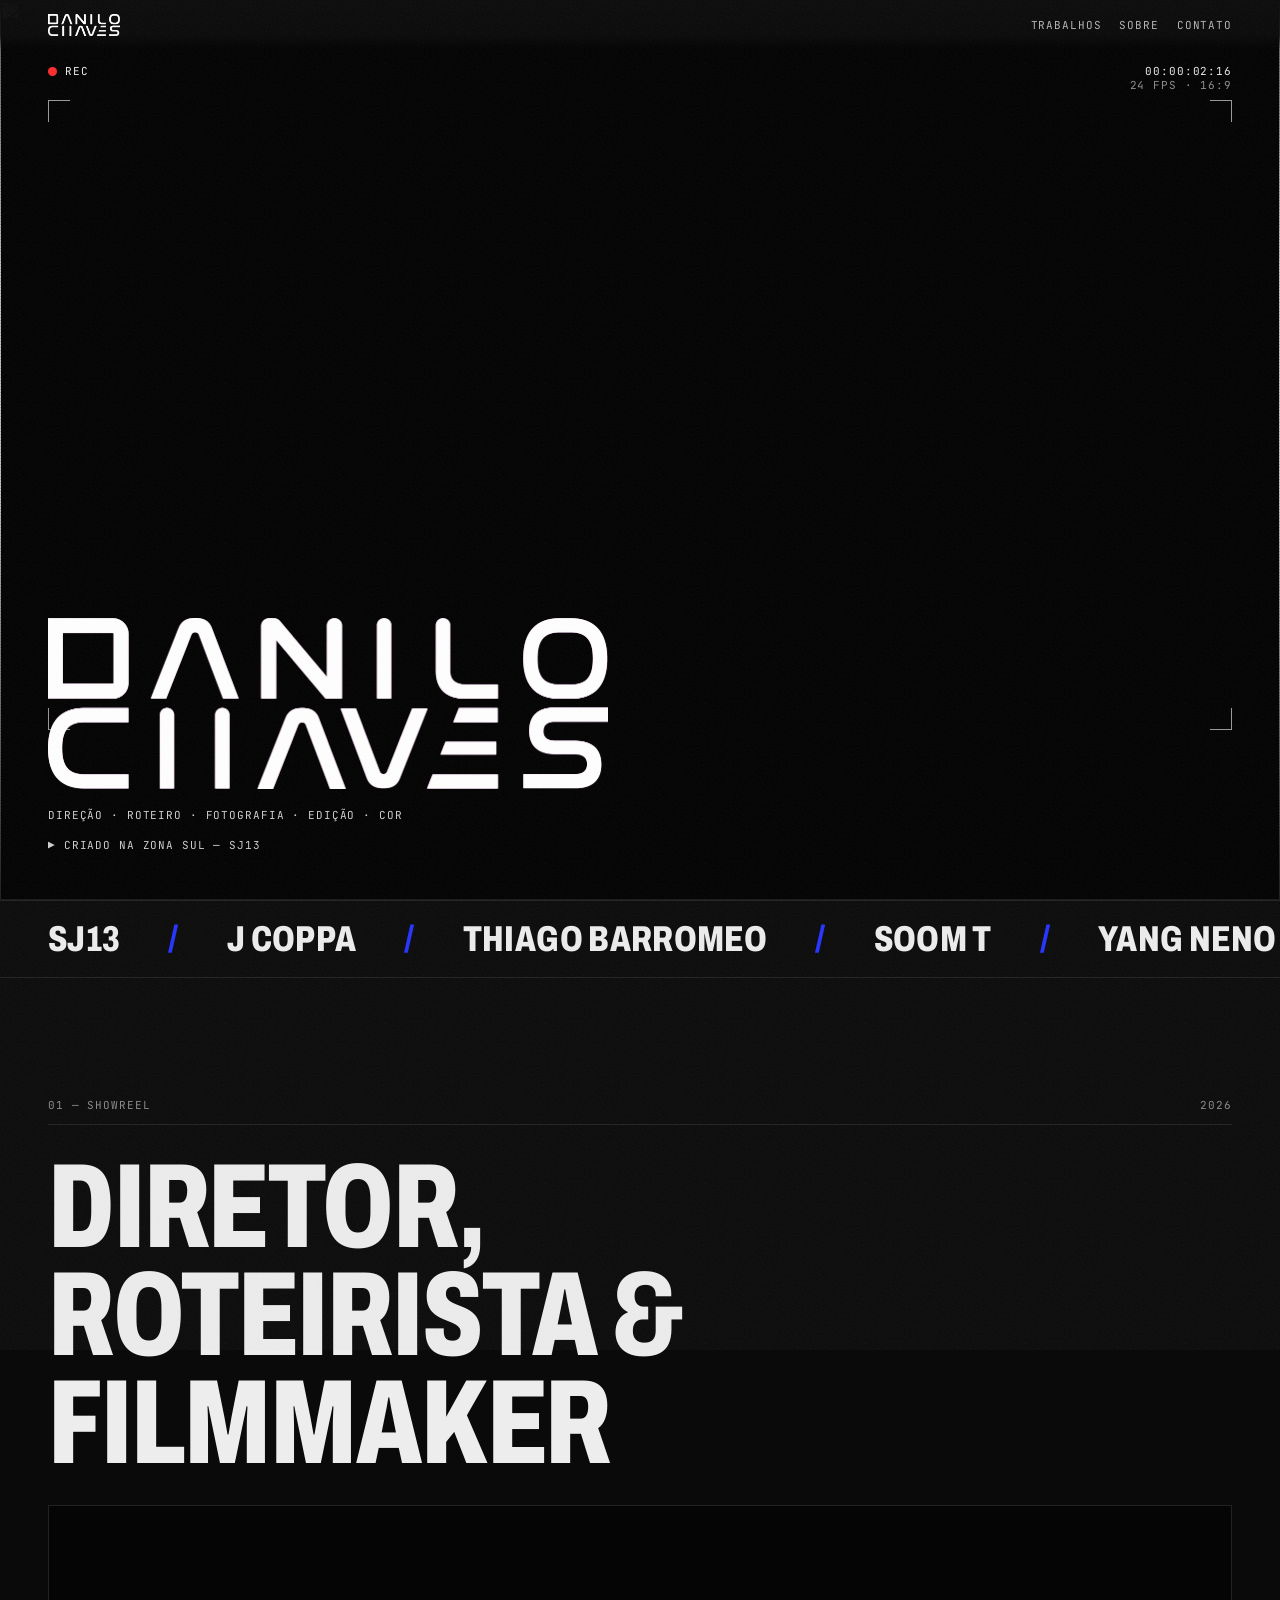
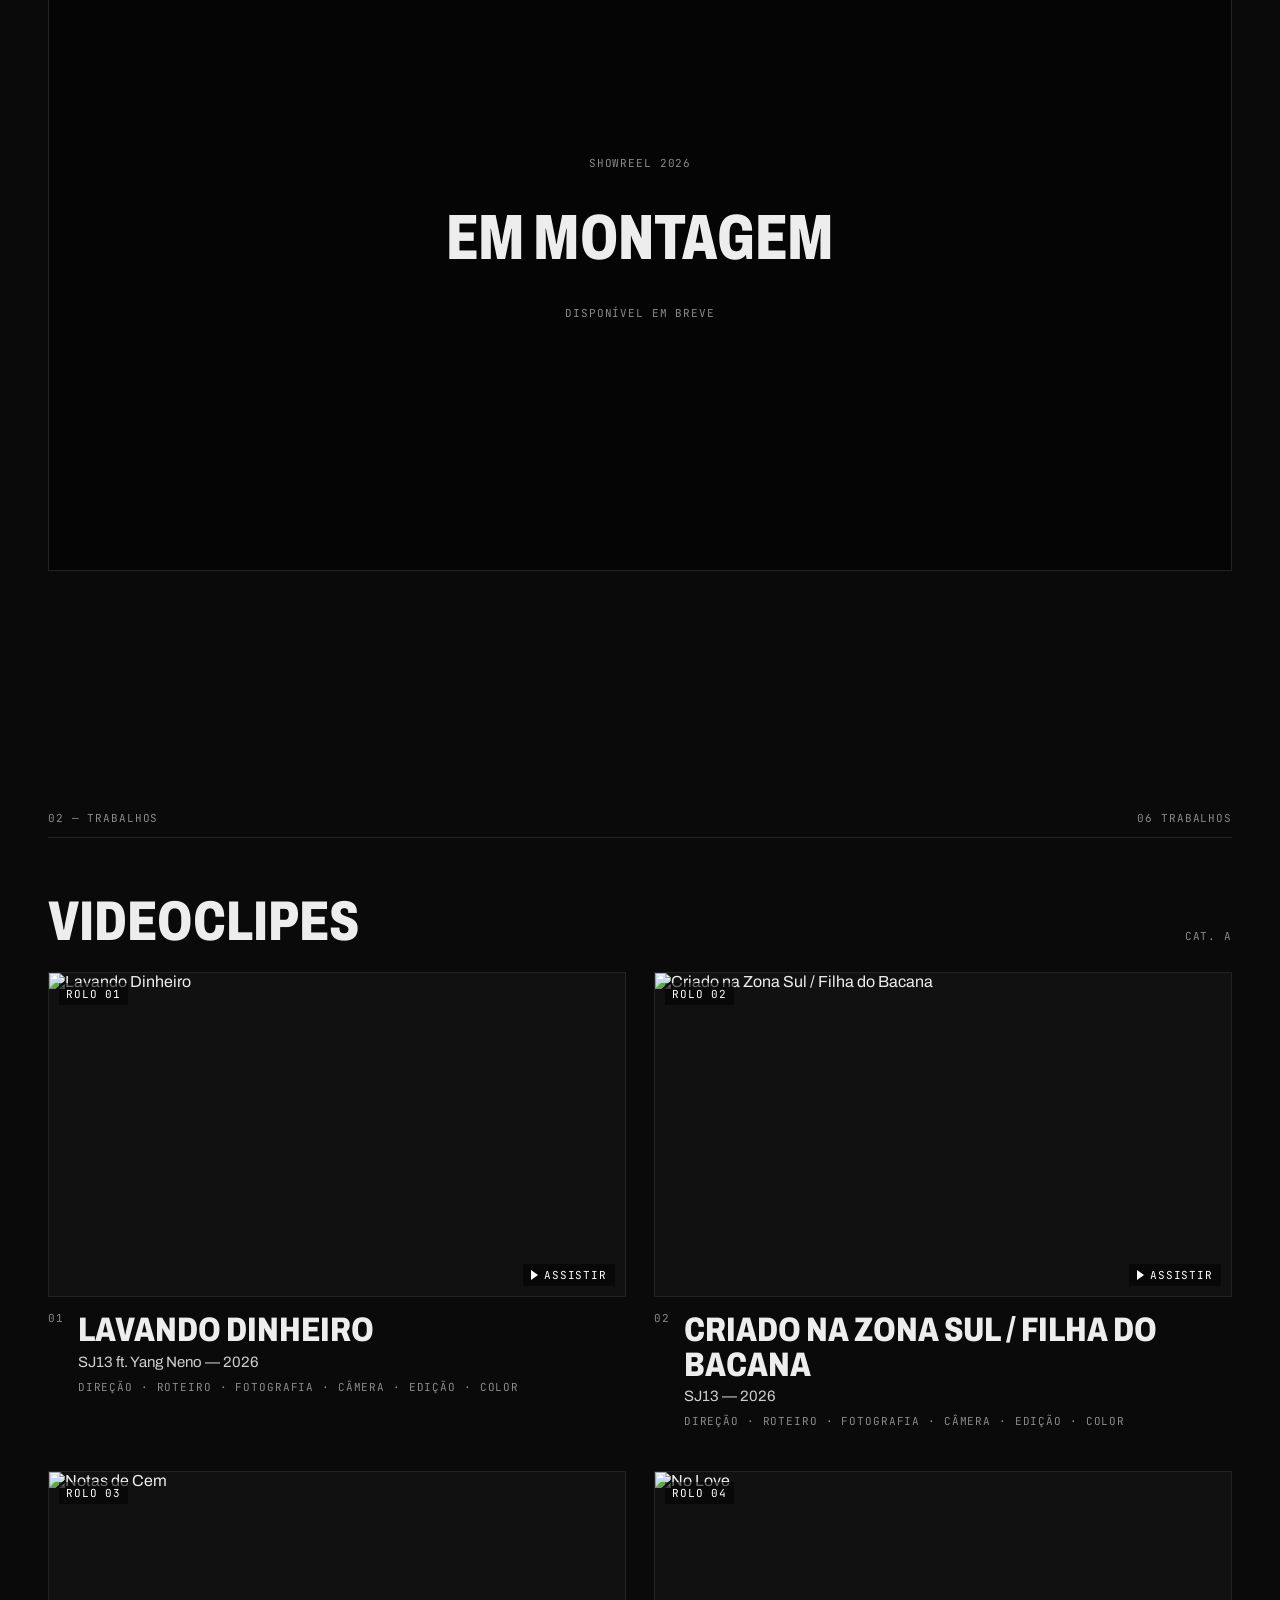
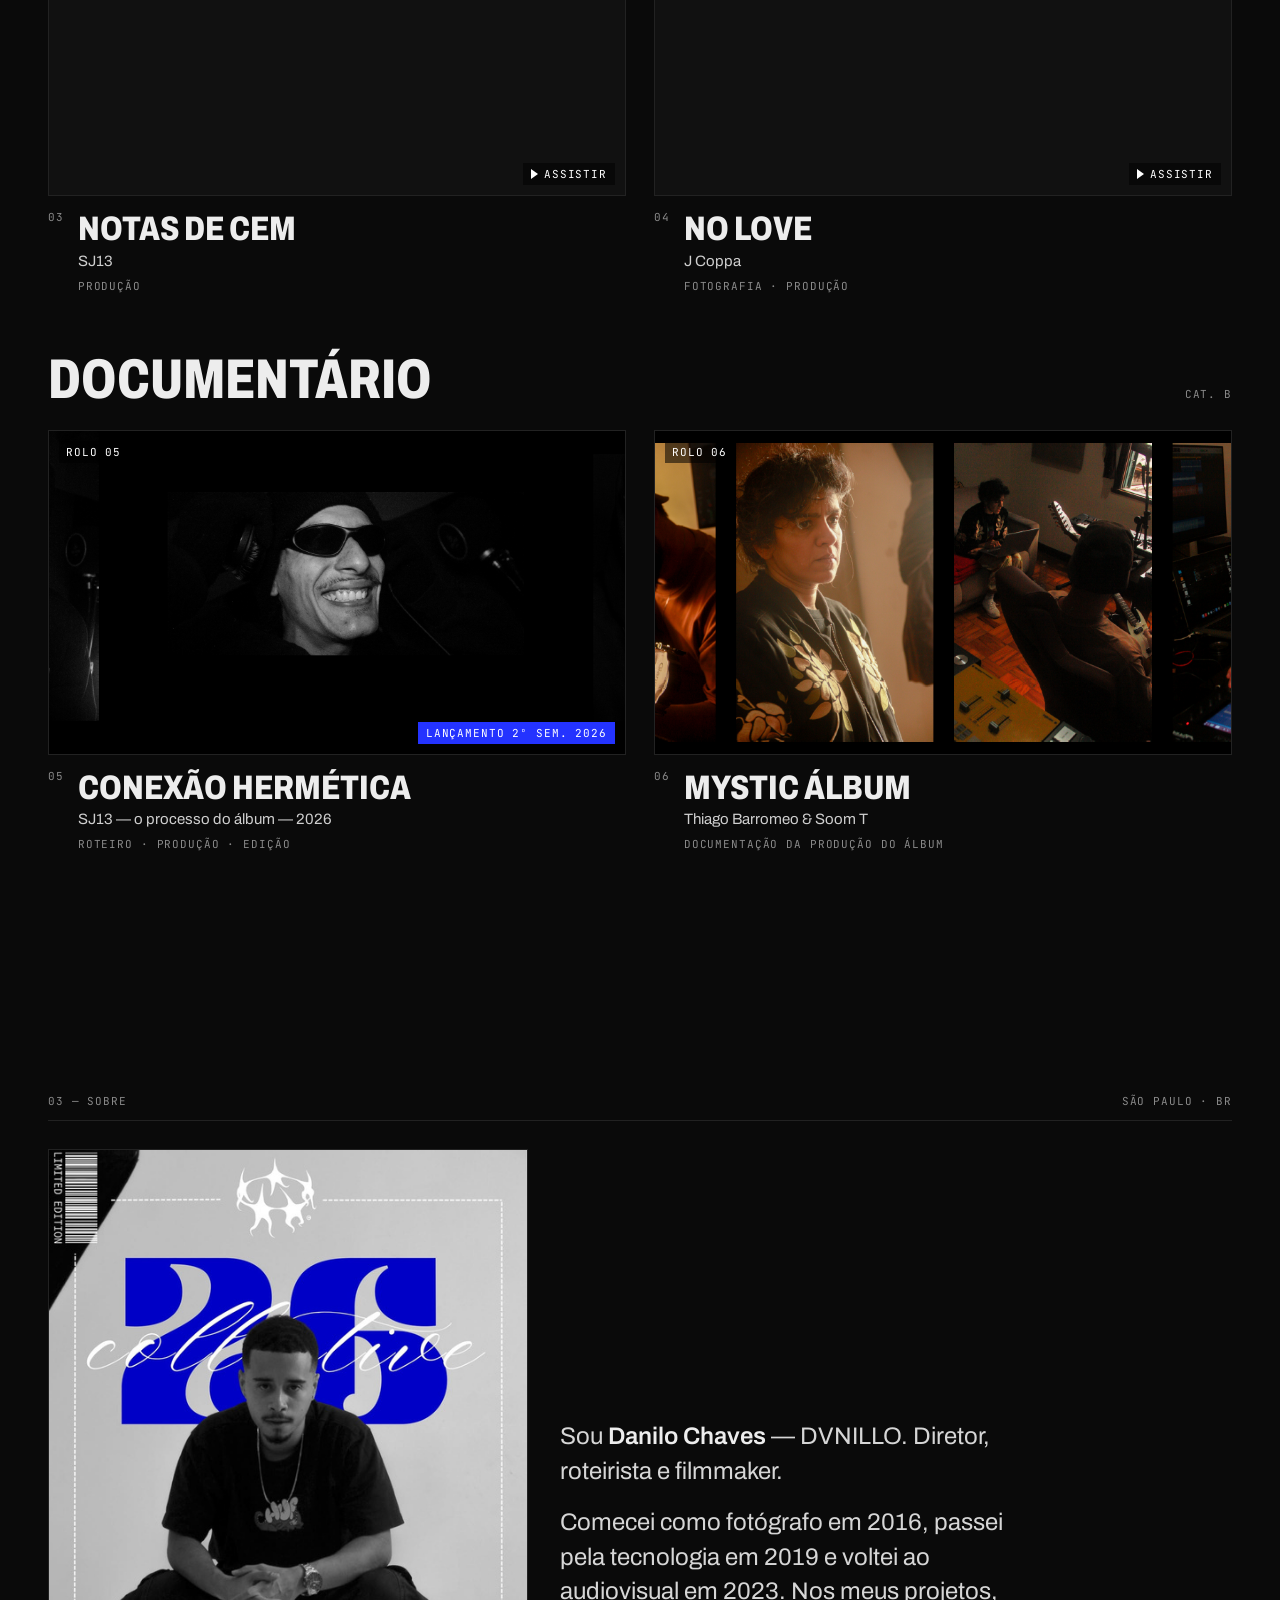
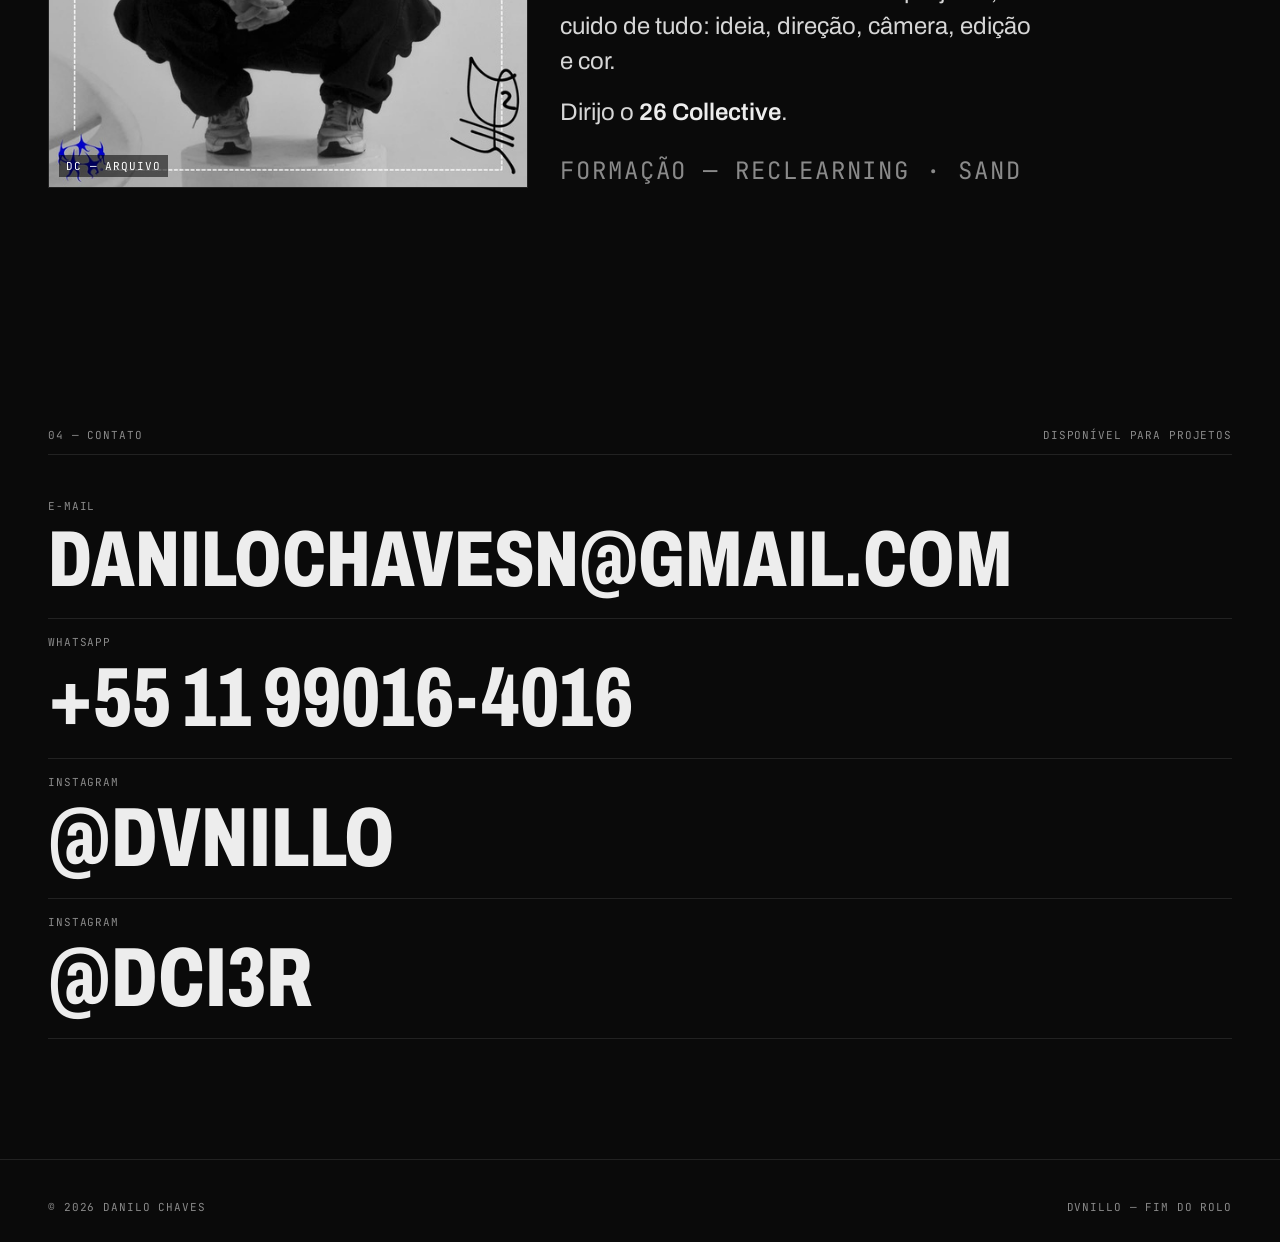
==== v2/index.html @ e5de1820 "v2: protótipo do novo portfólio (direção Arquivo + Glitch) Co-Authored-By: Claude Opus 5.5 <noreply@" ====
<!DOCTYPE html>
<html lang="pt-BR">
<head>
<meta charset="UTF-8">
<meta name="viewport" content="width=device-width, initial-scale=1, viewport-fit=cover">
<title>Danilo Chaves — Direção · Fotografia · Edição</title>
<meta name="description" content="Danilo Chaves (DVNILLO) — diretor, roteirista e filmmaker. Videoclipes e documentários: ideia, direção, câmera, edição e cor.">
<meta name="theme-color" content="#0a0a0a">
<link rel="preconnect" href="https://fonts.googleapis.com">
<link rel="preconnect" href="https://fonts.gstatic.com" crossorigin>
<link href="https://fonts.googleapis.com/css2?family=Archivo:wdth,wght@62..125,400..900&family=JetBrains+Mono:wght@400;500&display=swap" rel="stylesheet">
<style>
  :root{
    --bg:#0a0a0a; --fg:#ededed; --mute:#8a8a8a; --line:#222;
    --blue:#2433ff; --red:#ff2b2b;
    --sans:"Archivo","Helvetica Neue",Helvetica,Arial,sans-serif;
    --mono:"JetBrains Mono",ui-monospace,Menlo,monospace;
    --pad:clamp(18px,4vw,48px);
  }
  *{box-sizing:border-box;margin:0;padding:0}
  html{scroll-behavior:smooth;-webkit-text-size-adjust:100%;overflow-x:clip}
  body{background:var(--bg);color:var(--fg);font-family:var(--sans);-webkit-font-smoothing:antialiased;overflow-x:hidden}
  a{color:inherit;text-decoration:none}
  img{display:block;max-width:100%}
  .mono{font-family:var(--mono);font-size:11px;letter-spacing:.08em;text-transform:uppercase}

  /* grão de película sobre o site inteiro */
  body::after{content:"";position:fixed;inset:-50%;pointer-events:none;z-index:90;opacity:.07;
    background-image:url("data:image/svg+xml,%3Csvg xmlns='http://www.w3.org/2000/svg' width='160' height='160'%3E%3Cfilter id='n'%3E%3CfeTurbulence type='fractalNoise' baseFrequency='.9' numOctaves='2' stitchTiles='stitch'/%3E%3C/filter%3E%3Crect width='100%25' height='100%25' filter='url(%23n)'/%3E%3C/svg%3E");
    animation:grain .5s steps(4) infinite}
  @keyframes grain{0%{transform:translate(0,0)}25%{transform:translate(-3%,2%)}50%{transform:translate(2%,-3%)}75%{transform:translate(-2%,-1%)}100%{transform:translate(1%,3%)}}

  /* cabeçalho: fundo próprio para nunca cobrir títulos ao rolar */
  header{position:fixed;top:0;left:0;right:0;z-index:50;display:flex;justify-content:space-between;align-items:center;
    padding:calc(env(safe-area-inset-top) + 14px) var(--pad) 14px;
    background:linear-gradient(#0a0a0a 0%,rgba(10,10,10,.85) 70%,rgba(10,10,10,0));transition:transform .4s}
  header.hide{transform:translateY(-100%)}
  header .brand{display:flex;align-items:center;gap:10px}
  header .brand img{height:22px;width:auto;filter:invert(0)}
  header nav{display:flex;gap:18px}
  header nav a{opacity:.75;transition:opacity .2s}
  header nav a:hover{opacity:1}

  /* HERO */
  .hero{position:relative;height:100svh;min-height:560px;overflow:hidden;background:#000}
  .hero .frames{position:absolute;inset:0}
  .hero .frames img{position:absolute;inset:0;width:100%;height:100%;object-fit:cover;opacity:0;filter:saturate(1.05) contrast(1.05)}
  .hero .frames img.on{opacity:1}
  .hero video{position:absolute;inset:0;width:100%;height:100%;object-fit:cover}
  .hero::before{content:"";position:absolute;inset:0;z-index:2;pointer-events:none;
    background:linear-gradient(180deg,rgba(0,0,0,.55) 0%,rgba(0,0,0,0) 30%,rgba(0,0,0,0) 55%,rgba(0,0,0,.85) 100%),
    repeating-linear-gradient(0deg,rgba(0,0,0,.18) 0 1px,transparent 1px 3px)}
  .hud{position:absolute;z-index:3;inset:0;pointer-events:none;padding:calc(env(safe-area-inset-top) + 64px) var(--pad) var(--pad)}
  .hud .tl,.hud .tr{position:absolute;top:calc(env(safe-area-inset-top) + 64px)}
  .hud .tl{left:var(--pad)} .hud .tr{right:var(--pad);text-align:right}
  .rec{display:inline-flex;align-items:center;gap:8px}
  .rec i{width:9px;height:9px;border-radius:50%;background:var(--red);animation:blink 1s steps(1) infinite}
  @keyframes blink{50%{opacity:0}}
  .corner{position:absolute;width:22px;height:22px;border-color:rgba(255,255,255,.6);border-style:solid}
  .c1{top:calc(env(safe-area-inset-top) + 100px);left:var(--pad);border-width:1px 0 0 1px}
  .c2{top:calc(env(safe-area-inset-top) + 100px);right:var(--pad);border-width:1px 1px 0 0}
  .c3{bottom:170px;left:var(--pad);border-width:0 0 1px 1px}
  .c4{bottom:170px;right:var(--pad);border-width:0 1px 1px 0}
  .hero .title{position:absolute;z-index:4;left:var(--pad);right:var(--pad);bottom:calc(var(--pad) + env(safe-area-inset-bottom))}
  .hero .title img{width:min(560px,78vw);height:auto}
  .hero .title p{margin-top:16px;color:#cfcfcf}
  .hero .clipname{margin-top:6px;color:var(--mute)}

  /* glitch RGB no logo (assinatura DVNILLO) */
  .glitch{position:relative;display:inline-block}
  .glitch img{position:relative;z-index:1}
  .glitch img.r,.glitch img.c{position:absolute;inset:0;z-index:0;opacity:0;mix-blend-mode:screen}
  .glitch img.r{filter:brightness(0) saturate(100%) invert(22%) sepia(98%) saturate(7000%) hue-rotate(355deg)}
  .glitch img.c{filter:brightness(0) saturate(100%) invert(62%) sepia(90%) saturate(2000%) hue-rotate(160deg)}
  .glitch.go img.r{opacity:.9;animation:gr .35s steps(2) 1}
  .glitch.go img.c{opacity:.9;animation:gc .35s steps(2) 1}
  .glitch.go img.base{animation:gb .35s steps(3) 1}
  @keyframes gr{0%{transform:translate(-6px,1px);clip-path:inset(10% 0 55% 0)}50%{transform:translate(5px,-2px);clip-path:inset(60% 0 8% 0)}100%{transform:translate(-3px,0);clip-path:inset(30% 0 40% 0)}}
  @keyframes gc{0%{transform:translate(6px,-1px);clip-path:inset(50% 0 20% 0)}50%{transform:translate(-5px,2px);clip-path:inset(5% 0 70% 0)}100%{transform:translate(3px,0);clip-path:inset(70% 0 5% 0)}}
  @keyframes gb{0%{transform:translateX(2px)}50%{transform:translateX(-2px)}100%{transform:none}}

  /* faixa de artistas */
  .marquee{border-top:1px solid var(--line);border-bottom:1px solid var(--line);overflow:hidden;white-space:nowrap;padding:18px 0}
  .marquee .track{display:inline-flex;gap:48px;padding-left:48px;animation:mq 28s linear infinite}
  .marquee span{font-weight:800;font-stretch:75%;font-size:clamp(22px,4vw,36px);text-transform:uppercase;letter-spacing:.01em}
  .marquee em{font-style:normal;color:var(--blue)}
  @keyframes mq{to{transform:translateX(-50%)}}

  section{padding:clamp(64px,10vw,120px) var(--pad)}
  .label{display:flex;justify-content:space-between;color:var(--mute);border-bottom:1px solid var(--line);padding-bottom:12px;margin-bottom:28px}
  h2{font-weight:800;font-stretch:70%;text-transform:uppercase;font-size:clamp(44px,11vw,120px);line-height:.9;letter-spacing:-.01em}

  /* showreel */
  .reel{margin-top:28px;position:relative;aspect-ratio:16/9;border:1px solid var(--line);display:grid;place-items:center;overflow:hidden;background:#050505}
  .reel .mono{color:var(--mute);text-align:center;line-height:2}
  .reel b{display:block;font-family:var(--sans);font-weight:800;font-stretch:70%;font-size:clamp(28px,7vw,64px);color:var(--fg);letter-spacing:0}

  /* trabalhos */
  .cat{margin-top:56px}
  .cat:first-of-type{margin-top:0}
  .cat-head{display:flex;align-items:baseline;justify-content:space-between;gap:16px;margin-bottom:22px}
  .cat-head h3{font-weight:800;font-stretch:75%;text-transform:uppercase;font-size:clamp(28px,6vw,56px);line-height:1}
  .grid{display:grid;grid-template-columns:1fr;gap:36px}
  @media(min-width:820px){.grid{grid-template-columns:1fr 1fr;gap:40px 28px}}
  .work{cursor:pointer;display:block}
  .work .thumb{position:relative;aspect-ratio:16/9;overflow:hidden;background:#111;border:1px solid var(--line)}
  .work .thumb img{width:100%;height:100%;object-fit:cover;transition:transform 1s cubic-bezier(.16,1,.3,1)}
  .work:hover .thumb img{transform:scale(1.04)}
  .work .tc{position:absolute;left:10px;top:10px;color:#fff;background:rgba(0,0,0,.55);padding:4px 7px}
  .work .play{position:absolute;right:10px;bottom:10px;color:#fff;background:rgba(0,0,0,.55);padding:4px 8px;display:flex;align-items:center;gap:6px}
  .work .play::before{content:"";width:0;height:0;border-left:7px solid #fff;border-top:5px solid transparent;border-bottom:5px solid transparent}
  .work .soon{background:var(--blue)}
  .work .soon::before{display:none}
  .meta{display:grid;grid-template-columns:auto 1fr;gap:4px 14px;margin-top:14px}
  .meta .n{color:var(--mute)}
  .work h4{font-weight:800;font-stretch:80%;text-transform:uppercase;font-size:clamp(22px,4.6vw,34px);line-height:1.02;margin-top:2px}
  .work .who{color:#cfcfcf;margin-top:6px;font-size:15px}
  .work .roles{color:var(--mute);margin-top:8px;line-height:1.7}

  /* sobre */
  .about{display:grid;gap:32px}
  @media(min-width:820px){.about{grid-template-columns:5fr 7fr;align-items:end}}
  .about figure{position:relative;border:1px solid var(--line)}
  .about figure img{width:100%;aspect-ratio:3/4;object-fit:cover}
  .about figcaption{position:absolute;left:10px;bottom:10px;color:#fff;background:rgba(0,0,0,.55);padding:4px 7px}
  .about p{font-size:clamp(18px,2.4vw,24px);line-height:1.45;color:#d6d6d6;max-width:34ch}
  .about p + p{margin-top:16px}
  .about strong{color:var(--fg);font-weight:600}
  .about .edu{margin-top:24px;color:var(--mute)}

  /* contato */
  .contact a.big{display:block;font-weight:800;font-stretch:70%;font-size:clamp(30px,8vw,84px);text-transform:uppercase;line-height:1;overflow-wrap:anywhere;border-bottom:1px solid var(--line);padding:18px 0;transition:color .2s}
  .contact a.big:hover{color:var(--blue)}
  .contact a.big small{display:block;font-family:var(--mono);font-size:11px;letter-spacing:.08em;color:var(--mute);font-weight:400;margin-bottom:8px}

  footer{padding:40px var(--pad) calc(28px + env(safe-area-inset-bottom));border-top:1px solid var(--line);display:flex;justify-content:space-between;gap:12px;color:var(--mute);flex-wrap:wrap}

  /* player */
  .modal{position:fixed;inset:0;z-index:100;background:rgba(0,0,0,.94);display:none;align-items:center;justify-content:center;padding:var(--pad)}
  .modal.open{display:flex}
  .modal .box{width:min(1200px,100%);aspect-ratio:16/9;background:#000}
  .modal iframe{width:100%;height:100%;border:0}
  .modal button{position:absolute;top:calc(env(safe-area-inset-top) + 16px);right:var(--pad);background:none;border:1px solid #444;color:#fff;padding:8px 12px;cursor:pointer}

  .reveal{opacity:0;transform:translateY(24px);transition:opacity .9s cubic-bezier(.16,1,.3,1),transform .9s cubic-bezier(.16,1,.3,1)}
  .reveal.in{opacity:1;transform:none}

  @media (prefers-reduced-motion:reduce){
    *{animation:none!important;transition:none!important}
    .reveal{opacity:1;transform:none}
  }
</style>
</head>
<body>

<header id="hdr">
  <a href="#top" class="brand" aria-label="Início"><img src="../logodanilo.png" alt="Danilo Chaves"></a>
  <nav class="mono">
    <a href="#trabalhos">Trabalhos</a>
    <a href="#sobre">Sobre</a>
    <a href="#contato">Contato</a>
  </nav>
</header>

<!-- ABERTURA: troca de quadros como montagem; será substituída pelo vídeo de abertura quando chegar -->
<div class="hero" id="top">
  <div class="frames" id="frames"></div>
  <div class="hud mono" aria-hidden="true">
    <div class="tl"><span class="rec"><i></i>REC</span></div>
    <div class="tr"><span id="tc">00:00:00:00</span><br><span style="opacity:.6">24 FPS · 16:9</span></div>
    <span class="corner c1"></span><span class="corner c2"></span><span class="corner c3"></span><span class="corner c4"></span>
  </div>
  <div class="title">
    <div class="glitch" id="glitch">
      <img class="r" src="../logodanilo.png" alt="" aria-hidden="true">
      <img class="c" src="../logodanilo.png" alt="" aria-hidden="true">
      <img class="base" src="../logodanilo.png" alt="Danilo Chaves">
    </div>
    <p class="mono">Direção · Roteiro · Fotografia · Edição · Cor</p>
    <p class="mono clipname" id="clipname">&nbsp;</p>
  </div>
</div>

<div class="marquee" aria-label="Artistas">
  <div class="track" id="track">
    <span>SJ13</span><span><em>/</em></span>
    <span>J Coppa</span><span><em>/</em></span>
    <span>Thiago Barromeo</span><span><em>/</em></span>
    <span>Soom T</span><span><em>/</em></span>
    <span>Yang Neno</span><span><em>/</em></span>
    <span>26 Collective</span><span><em>/</em></span>
  </div>
</div>

<!-- SHOWREEL (provisório até o reel ficar pronto) -->
<section id="reel">
  <div class="label mono"><span>01 — Showreel</span><span>2026</span></div>
  <h2 class="reveal">Diretor,<br>roteirista &amp;<br>filmmaker</h2>
  <div class="reel reveal">
    <div class="mono">Showreel 2026<b>Em montagem</b>Disponível em breve</div>
  </div>
</section>

<section id="trabalhos">
  <div class="label mono"><span>02 — Trabalhos</span><span id="count"></span></div>

  <div class="cat">
    <div class="cat-head"><h3 class="reveal">Videoclipes</h3><span class="mono" style="color:var(--mute)">Cat. A</span></div>
    <div class="grid" id="g-clipes"></div>
  </div>

  <div class="cat">
    <div class="cat-head"><h3 class="reveal">Documentário</h3><span class="mono" style="color:var(--mute)">Cat. B</span></div>
    <div class="grid" id="g-doc"></div>
  </div>
</section>

<section id="sobre">
  <div class="label mono"><span>03 — Sobre</span><span>São Paulo · BR</span></div>
  <div class="about">
    <figure class="reveal">
      <img src="../DANILOPROFILE.png" alt="Danilo Chaves">
      <figcaption class="mono">DC — Arquivo</figcaption>
    </figure>
    <div class="reveal">
      <p>Sou <strong>Danilo Chaves</strong> — DVNILLO. Diretor, roteirista e filmmaker.</p>
      <p>Comecei como fotógrafo em 2016, passei pela tecnologia em 2019 e voltei ao audiovisual em 2023. Nos meus projetos, cuido de tudo: ideia, direção, câmera, edição e cor.</p>
      <p>Dirijo o <strong>26 Collective</strong>.</p>
      <p class="mono edu">Formação — Reclearning · SAND</p>
    </div>
  </div>
</section>

<section id="contato" class="contact">
  <div class="label mono"><span>04 — Contato</span><span>Disponível para projetos</span></div>
  <a class="big" href="mailto:danilochavesn@gmail.com" style="font-size:clamp(22px,6.2vw,84px)"><small>E-mail</small>danilochavesn@gmail.com</a>
  <a class="big" href="https://wa.me/5511990164016" target="_blank" rel="noopener"><small>WhatsApp</small>+55 11 99016-4016</a>
  <a class="big" href="https://instagram.com/dvnillo" target="_blank" rel="noopener"><small>Instagram</small>@dvnillo</a>
  <a class="big" href="https://instagram.com/dci3r" target="_blank" rel="noopener"><small>Instagram</small>@dci3r</a>
</section>

<footer class="mono">
  <span>© <span id="yr">2026</span> Danilo Chaves</span>
  <span>DVNILLO — Fim do rolo</span>
</footer>

<div class="modal" id="modal" role="dialog" aria-modal="true" aria-label="Player">
  <button class="mono" id="close">Fechar ✕</button>
  <div class="box" id="box"></div>
</div>

<script>
/* ---- DADOS: edite aqui para adicionar/alterar trabalhos ---- */
const yt = id => `https://i.ytimg.com/vi/${id}/maxresdefault.jpg`;
const WORKS = {
  clipes: [
    { title:"Lavando Dinheiro", who:"SJ13 ft. Yang Neno", year:"2026", yt:"EEyaq8__-ZI",
      roles:"Direção · Roteiro · Fotografia · Câmera · Edição · Color" },
    { title:"Criado na Zona Sul / Filha do Bacana", who:"SJ13", year:"2026", yt:"nA3QzhgCQ_M",
      roles:"Direção · Roteiro · Fotografia · Câmera · Edição · Color" },
    { title:"Notas de Cem", who:"SJ13", year:"", yt:"SVLiYK8PXEo",
      roles:"Produção" },
    { title:"No Love", who:"J Coppa", year:"", yt:"DdKAeju9Q0U",
      roles:"Fotografia · Produção" },
  ],
  doc: [
    { title:"Conexão Hermética", who:"SJ13 — o processo do álbum", year:"2026", img:"../CONEXAOHERMETICA.png",
      roles:"Roteiro · Produção · Edição", soon:"Lançamento 2º sem. 2026" },
    { title:"Mystic Álbum", who:"Thiago Barromeo & Soom T", year:"", img:"../MYSTICALBUM.png",
      roles:"Documentação da produção do álbum" },
  ]
};

/* ---- cards ---- */
let n = 0;
function card(w){
  n++;
  const el = document.createElement(w.yt ? 'a' : 'div');
  el.className = 'work reveal';
  if (w.yt){ el.href = `https://youtu.be/${w.yt}`; el.dataset.yt = w.yt; }
  const src = w.yt ? yt(w.yt) : w.img;
  const tag = w.yt ? `<span class="play mono">Assistir</span>` : (w.soon ? `<span class="play soon mono">${w.soon}</span>` : '');
  el.innerHTML = `
    <div class="thumb">
      <img loading="lazy" src="${src}" alt="${w.title}" ${w.yt ? `onerror="this.onerror=null;this.src='https://i.ytimg.com/vi/${w.yt}/hqdefault.jpg'"` : ''}>
      <span class="tc mono">ROLO ${String(n).padStart(2,'0')}</span>${tag}
    </div>
    <div class="meta">
      <span class="mono n">${String(n).padStart(2,'0')}</span>
      <div>
        <h4>${w.title}</h4>
        <div class="who">${w.who}${w.year ? ' — ' + w.year : ''}</div>
        <div class="roles mono">${w.roles}</div>
      </div>
    </div>`;
  return el;
}
WORKS.clipes.forEach(w => document.getElementById('g-clipes').appendChild(card(w)));
WORKS.doc.forEach(w => document.getElementById('g-doc').appendChild(card(w)));
document.getElementById('count').textContent = String(n).padStart(2,'0') + ' trabalhos';

/* ---- player em tela cheia ---- */
const modal = document.getElementById('modal'), box = document.getElementById('box');
document.addEventListener('click', e => {
  const a = e.target.closest('[data-yt]'); if (!a) return;
  e.preventDefault();
  box.innerHTML = `<iframe src="https://www.youtube-nocookie.com/embed/${a.dataset.yt}?autoplay=1&playsinline=1&rel=0" allow="autoplay; encrypted-media; picture-in-picture; fullscreen" allowfullscreen></iframe>`;
  modal.classList.add('open');
});
function closeModal(){ modal.classList.remove('open'); box.innerHTML=''; }
document.getElementById('close').onclick = closeModal;
modal.addEventListener('click', e => { if (e.target === modal) closeModal(); });
document.addEventListener('keydown', e => { if (e.key === 'Escape') closeModal(); });

/* ---- abertura: montagem de quadros (provisória) ---- */
const FRAMES = [
  { src: yt('EEyaq8__-ZI'), name:'Lavando Dinheiro — SJ13 ft. Yang Neno' },
  { src: yt('nA3QzhgCQ_M'), name:'Criado na Zona Sul — SJ13' },
  { src: '../CONEXAOHERMETICA.png', name:'Conexão Hermética — SJ13' },
  { src: yt('SVLiYK8PXEo'), name:'Notas de Cem — SJ13' },
  { src: '../MYSTICALBUM.png', name:'Mystic Álbum — Thiago Barromeo & Soom T' },
  { src: yt('DdKAeju9Q0U'), name:'No Love — J Coppa' },
];
const fr = document.getElementById('frames'), cn = document.getElementById('clipname');
const imgs = FRAMES.map(f => { const i = new Image(); i.src = f.src; i.alt=''; fr.appendChild(i); return i; });
let k = 0;
function cut(){
  imgs.forEach(i => i.classList.remove('on'));
  imgs[k].classList.add('on');
  cn.textContent = '▶ ' + FRAMES[k].name;
  k = (k + 1) % imgs.length;
}
cut(); setInterval(cut, 1400);

/* ---- timecode a 24 fps ---- */
const tc = document.getElementById('tc'), t0 = performance.now();
const p2 = v => String(v).padStart(2,'0');
(function tick(){
  const f = Math.floor((performance.now() - t0) / (1000/24));
  tc.textContent = `${p2(Math.floor(f/86400)%24)}:${p2(Math.floor(f/1440)%60)}:${p2(Math.floor(f/24)%60)}:${p2(f%24)}`;
  requestAnimationFrame(tick);
})();

/* ---- glitch ocasional no logo ---- */
const g = document.getElementById('glitch');
function glitch(){ g.classList.remove('go'); void g.offsetWidth; g.classList.add('go'); setTimeout(glitch, 2200 + Math.random()*2800); }
setTimeout(glitch, 900);

/* ---- faixa de artistas contínua ---- */
const tr = document.getElementById('track'); tr.innerHTML += tr.innerHTML;

/* ---- cabeçalho some ao descer, volta ao subir ---- */
let last = 0; const hdr = document.getElementById('hdr');
addEventListener('scroll', () => { const y = scrollY; hdr.classList.toggle('hide', y > last && y > 120); last = y; }, {passive:true});

/* ---- revelação ao rolar ---- */
const io = new IntersectionObserver(es => es.forEach(e => { if (e.isIntersecting){ e.target.classList.add('in'); io.unobserve(e.target); } }), {rootMargin:'0px 0px -8% 0px'});
document.querySelectorAll('.reveal').forEach(el => io.observe(el));

document.getElementById('yr').textContent = new Date().getFullYear();
</script>
</body>
</html>
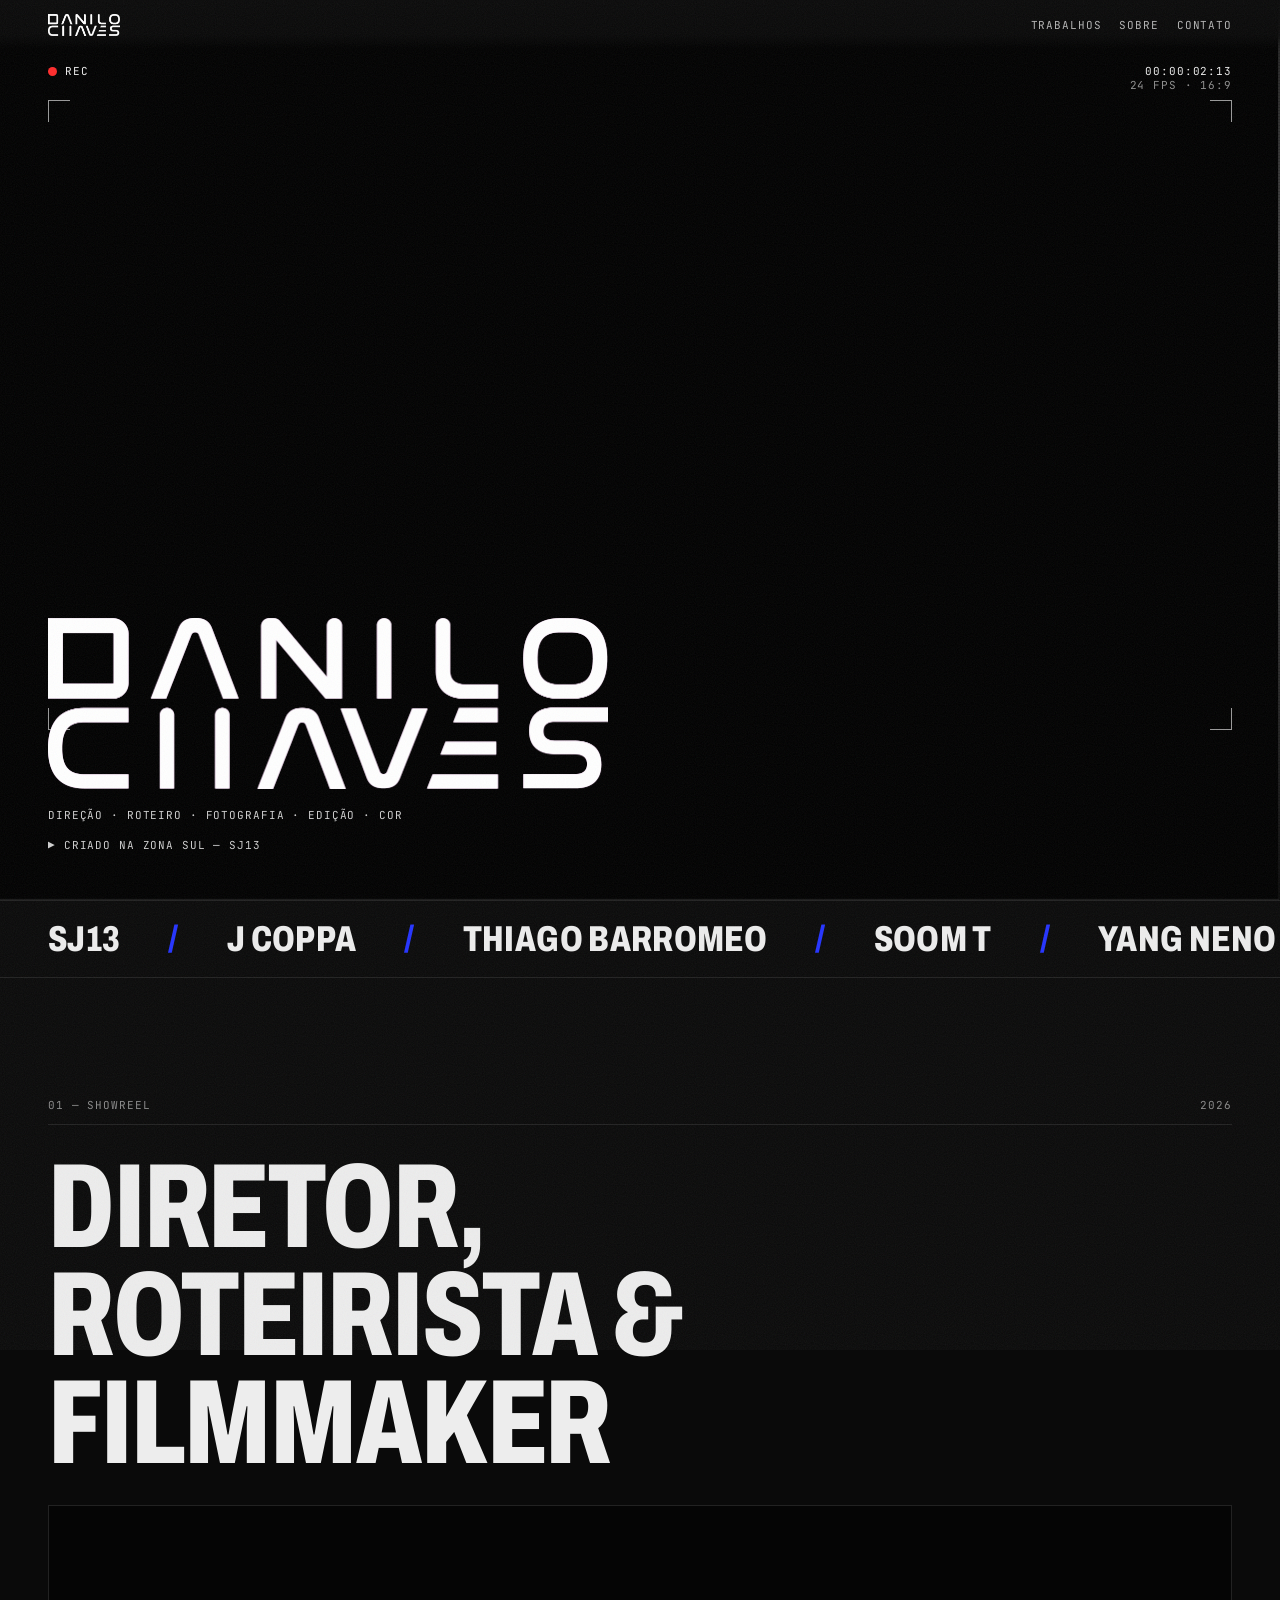
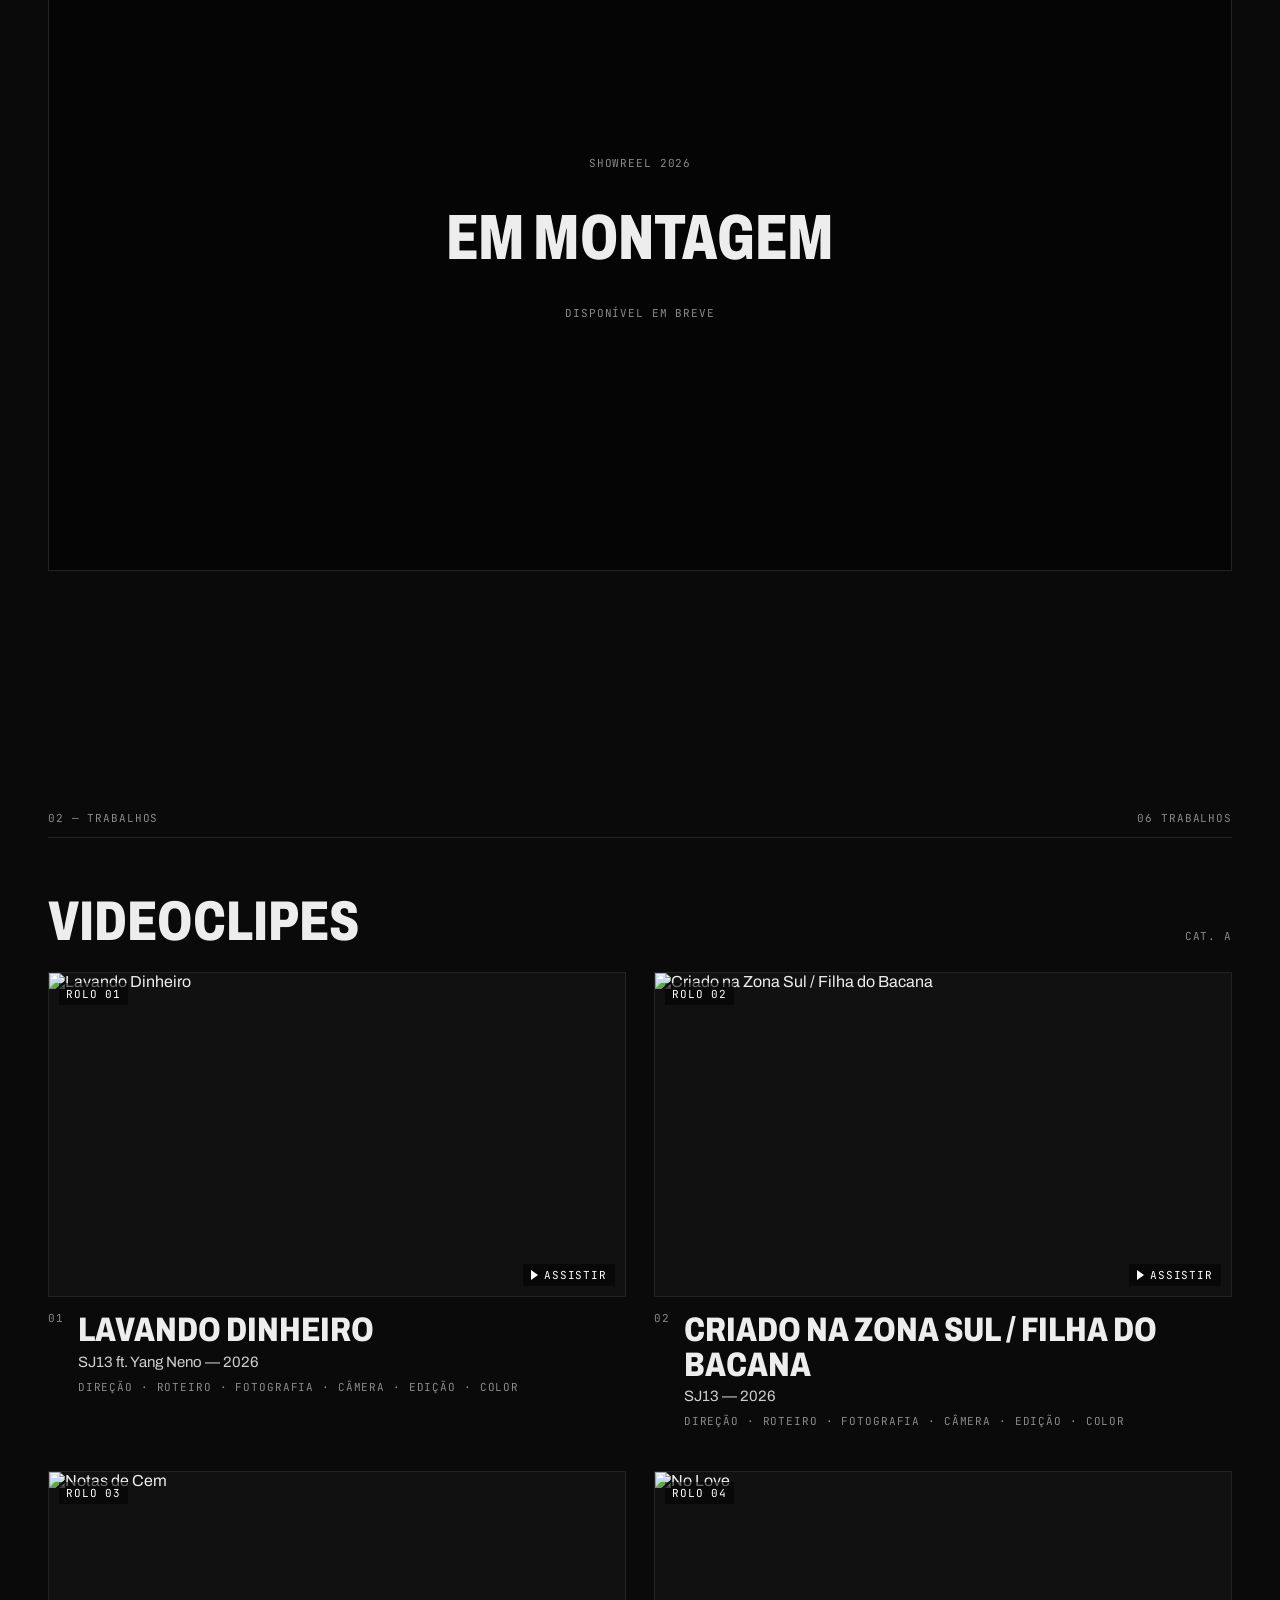
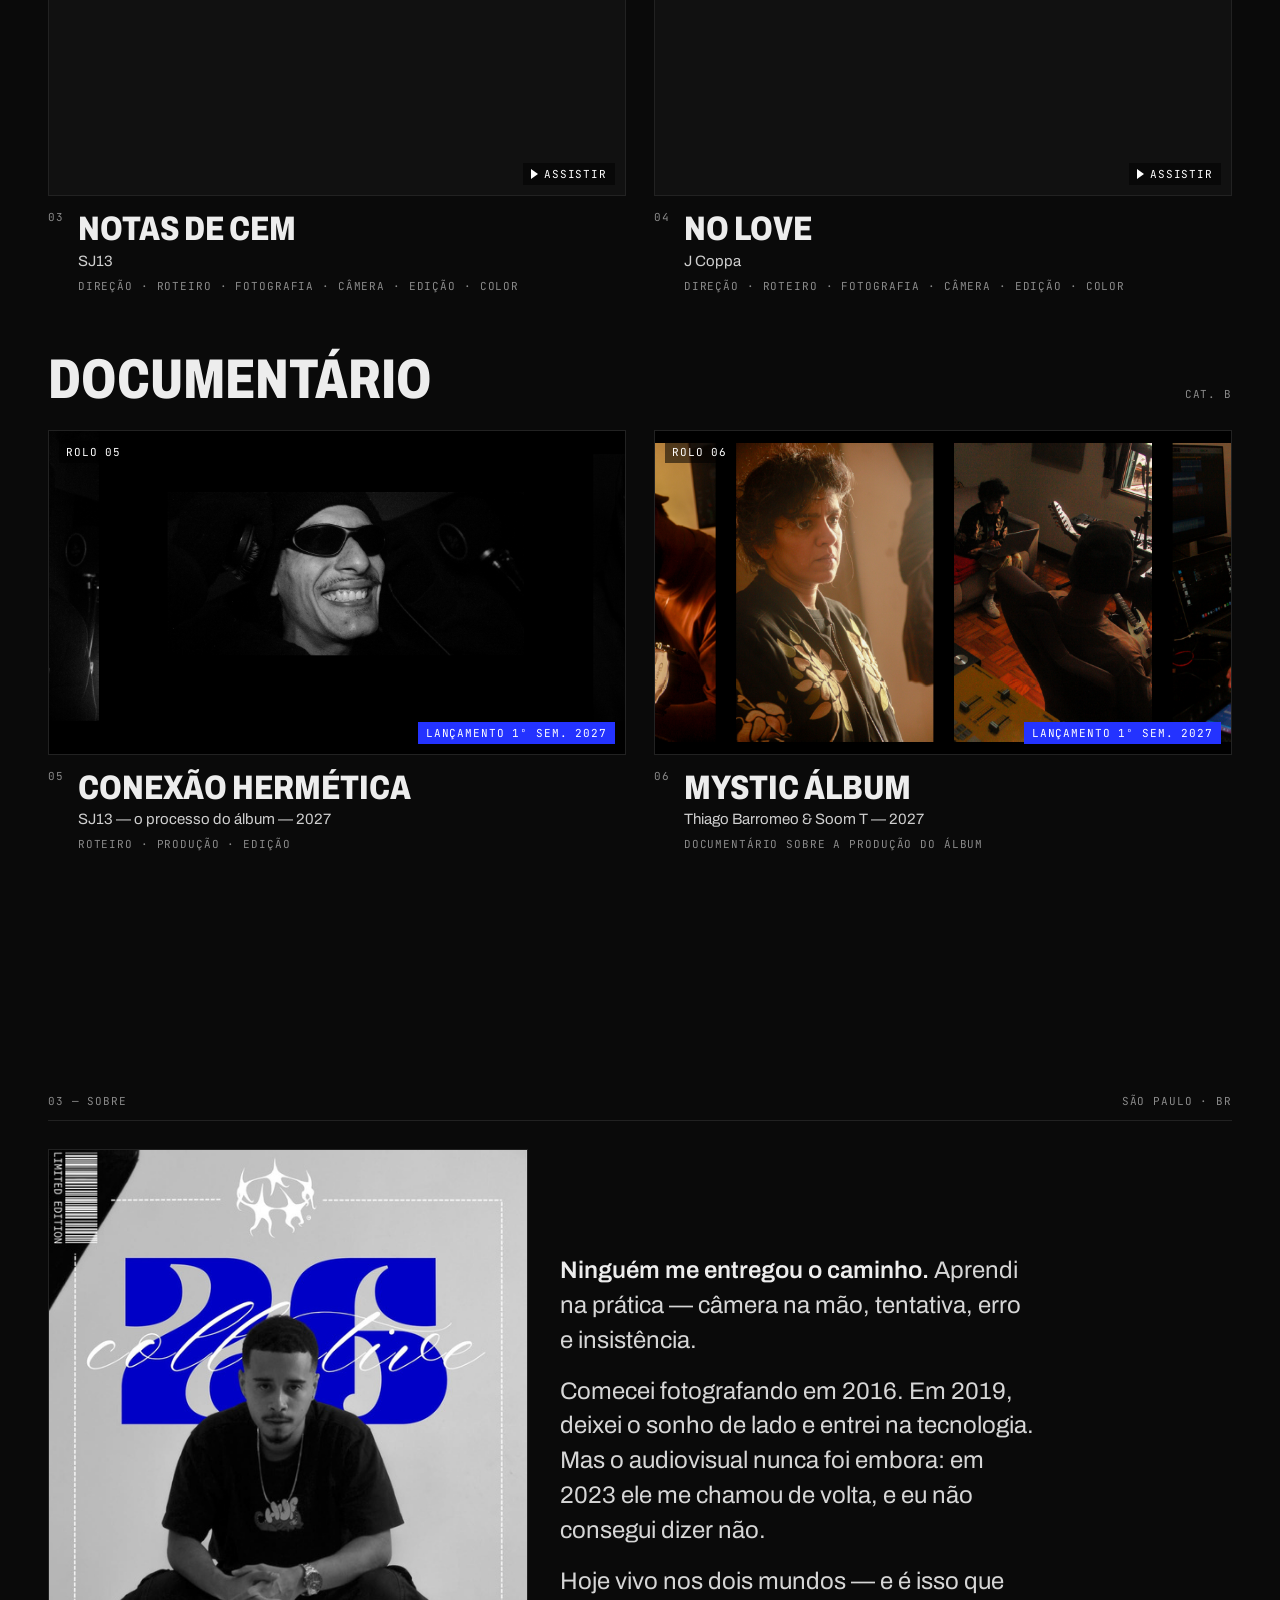
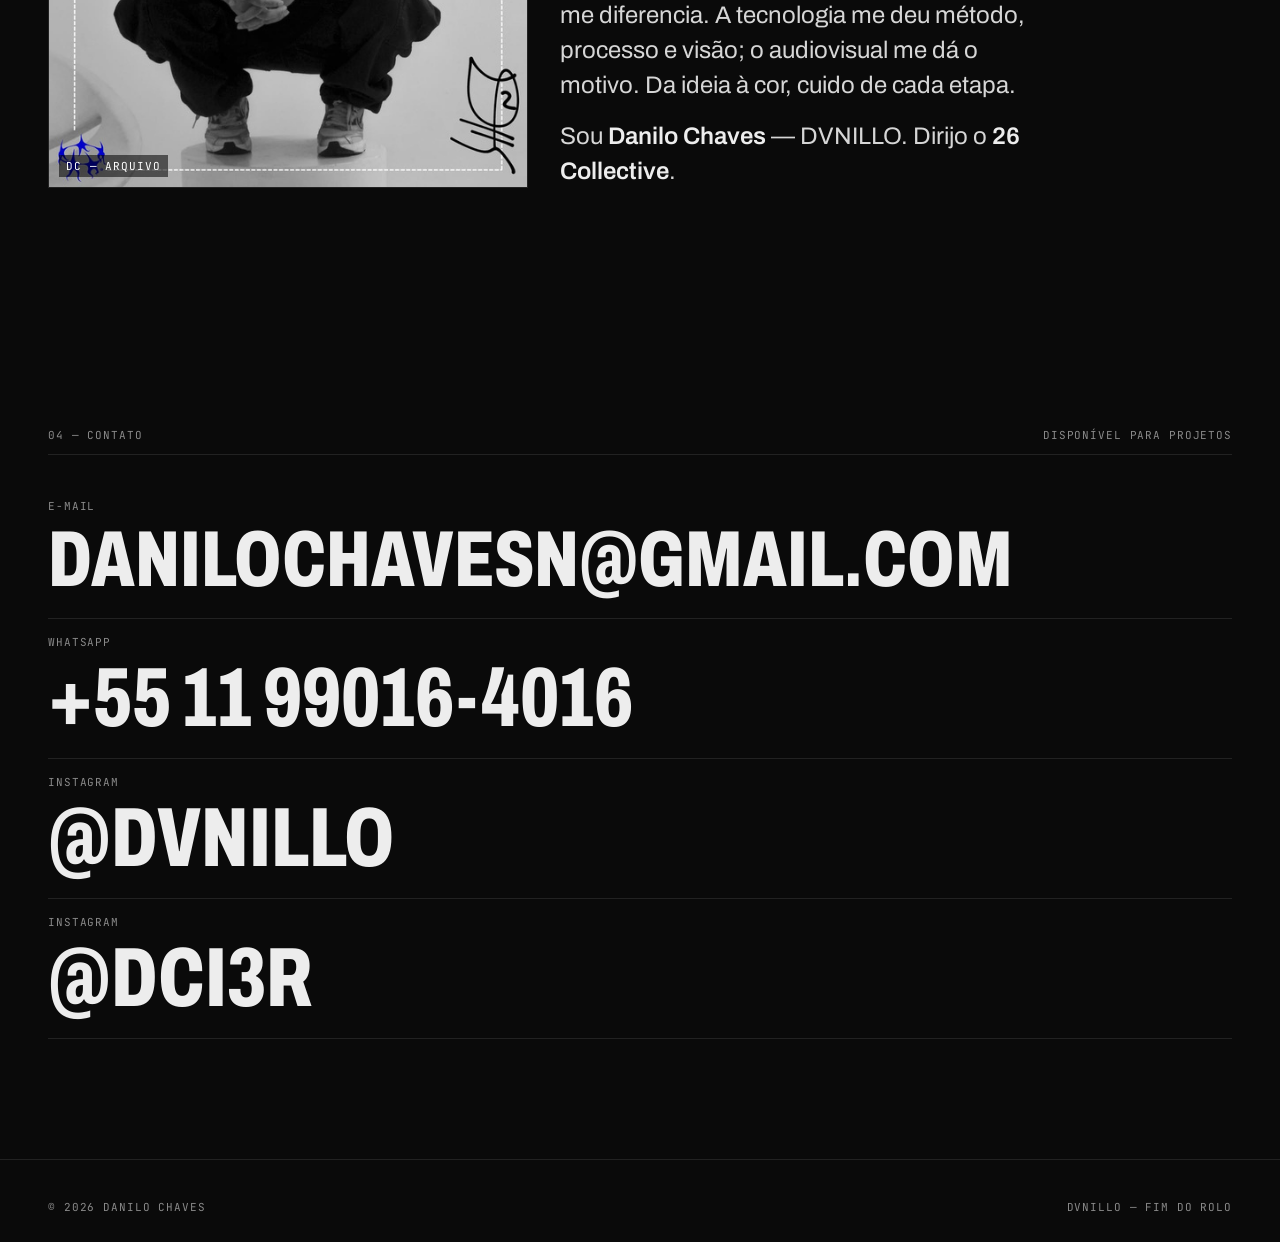
==== commit 845357a5: "v2: créditos completos, lançamentos 2027, novo Sobre, movimento na abertura Co-Authored-By: Claude O" ====
--- a/v2/index.html
+++ b/v2/index.html
@@ -45,7 +45,9 @@
   .hero{position:relative;height:100svh;min-height:560px;overflow:hidden;background:#000}
   .hero .frames{position:absolute;inset:0}
   .hero .frames img{position:absolute;inset:0;width:100%;height:100%;object-fit:cover;opacity:0;filter:saturate(1.05) contrast(1.05)}
-  .hero .frames img.on{opacity:1}
+  .hero .frames img.on{opacity:1;animation:kb 1.6s linear forwards}
+  @keyframes kb{from{transform:scale(1.18) translate(2%,1%)}to{transform:scale(1.02) translate(-1%,-1%)}}
+  .hero .frames.flash::after{content:"";position:absolute;inset:0;background:#fff;opacity:.12;mix-blend-mode:screen}
   .hero video{position:absolute;inset:0;width:100%;height:100%;object-fit:cover}
   .hero::before{content:"";position:absolute;inset:0;z-index:2;pointer-events:none;
     background:linear-gradient(180deg,rgba(0,0,0,.55) 0%,rgba(0,0,0,0) 30%,rgba(0,0,0,0) 55%,rgba(0,0,0,.85) 100%),
@@ -223,10 +225,10 @@
       <figcaption class="mono">DC — Arquivo</figcaption>
     </figure>
     <div class="reveal">
-      <p>Sou <strong>Danilo Chaves</strong> — DVNILLO. Diretor, roteirista e filmmaker.</p>
-      <p>Comecei como fotógrafo em 2016, passei pela tecnologia em 2019 e voltei ao audiovisual em 2023. Nos meus projetos, cuido de tudo: ideia, direção, câmera, edição e cor.</p>
-      <p>Dirijo o <strong>26 Collective</strong>.</p>
-      <p class="mono edu">Formação — Reclearning · SAND</p>
+      <p><strong>Ninguém me entregou o caminho.</strong> Aprendi na prática — câmera na mão, tentativa, erro e insistência.</p>
+      <p>Comecei fotografando em 2016. Em 2019, deixei o sonho de lado e entrei na tecnologia. Mas o audiovisual nunca foi embora: em 2023 ele me chamou de volta, e eu não consegui dizer não.</p>
+      <p>Hoje vivo nos dois mundos — e é isso que me diferencia. A tecnologia me deu método, processo e visão; o audiovisual me dá o motivo. Da ideia à cor, cuido de cada etapa.</p>
+      <p>Sou <strong>Danilo Chaves</strong> — DVNILLO. Dirijo o <strong>26 Collective</strong>.</p>
     </div>
   </div>
 </section>
@@ -259,15 +261,15 @@
     { title:"Criado na Zona Sul / Filha do Bacana", who:"SJ13", year:"2026", yt:"nA3QzhgCQ_M",
       roles:"Direção · Roteiro · Fotografia · Câmera · Edição · Color" },
     { title:"Notas de Cem", who:"SJ13", year:"", yt:"SVLiYK8PXEo",
-      roles:"Produção" },
+      roles:"Direção · Roteiro · Fotografia · Câmera · Edição · Color" },
     { title:"No Love", who:"J Coppa", year:"", yt:"DdKAeju9Q0U",
-      roles:"Fotografia · Produção" },
+      roles:"Direção · Roteiro · Fotografia · Câmera · Edição · Color" },
   ],
   doc: [
-    { title:"Conexão Hermética", who:"SJ13 — o processo do álbum", year:"2026", img:"../CONEXAOHERMETICA.png",
-      roles:"Roteiro · Produção · Edição", soon:"Lançamento 2º sem. 2026" },
-    { title:"Mystic Álbum", who:"Thiago Barromeo & Soom T", year:"", img:"../MYSTICALBUM.png",
-      roles:"Documentação da produção do álbum" },
+    { title:"Conexão Hermética", who:"SJ13 — o processo do álbum", year:"2027", img:"../CONEXAOHERMETICA.png",
+      roles:"Roteiro · Produção · Edição", soon:"Lançamento 1º sem. 2027" },
+    { title:"Mystic Álbum", who:"Thiago Barromeo & Soom T", year:"2027", img:"../MYSTICALBUM.png",
+      roles:"Documentário sobre a produção do álbum", soon:"Lançamento 1º sem. 2027" },
   ]
 };
 
@@ -312,6 +314,8 @@
 modal.addEventListener('click', e => { if (e.target === modal) closeModal(); });
 document.addEventListener('keydown', e => { if (e.key === 'Escape') closeModal(); });
 
+const g = document.getElementById('glitch');
+function glitch1(){ g.classList.remove('go'); void g.offsetWidth; g.classList.add('go'); }
 /* ---- abertura: montagem de quadros (provisória) ---- */
 const FRAMES = [
   { src: yt('EEyaq8__-ZI'), name:'Lavando Dinheiro — SJ13 ft. Yang Neno' },
@@ -328,6 +332,8 @@
   imgs.forEach(i => i.classList.remove('on'));
   imgs[k].classList.add('on');
   cn.textContent = '▶ ' + FRAMES[k].name;
+  fr.classList.add('flash'); setTimeout(()=>fr.classList.remove('flash'), 60);
+  if (k % 2 === 0) glitch1();
   k = (k + 1) % imgs.length;
 }
 cut(); setInterval(cut, 1400);
@@ -342,8 +348,7 @@
 })();
 
 /* ---- glitch ocasional no logo ---- */
-const g = document.getElementById('glitch');
-function glitch(){ g.classList.remove('go'); void g.offsetWidth; g.classList.add('go'); setTimeout(glitch, 2200 + Math.random()*2800); }
+function glitch(){ glitch1(); setTimeout(glitch, 2200 + Math.random()*2800); }
 setTimeout(glitch, 900);
 
 /* ---- faixa de artistas contínua ---- */
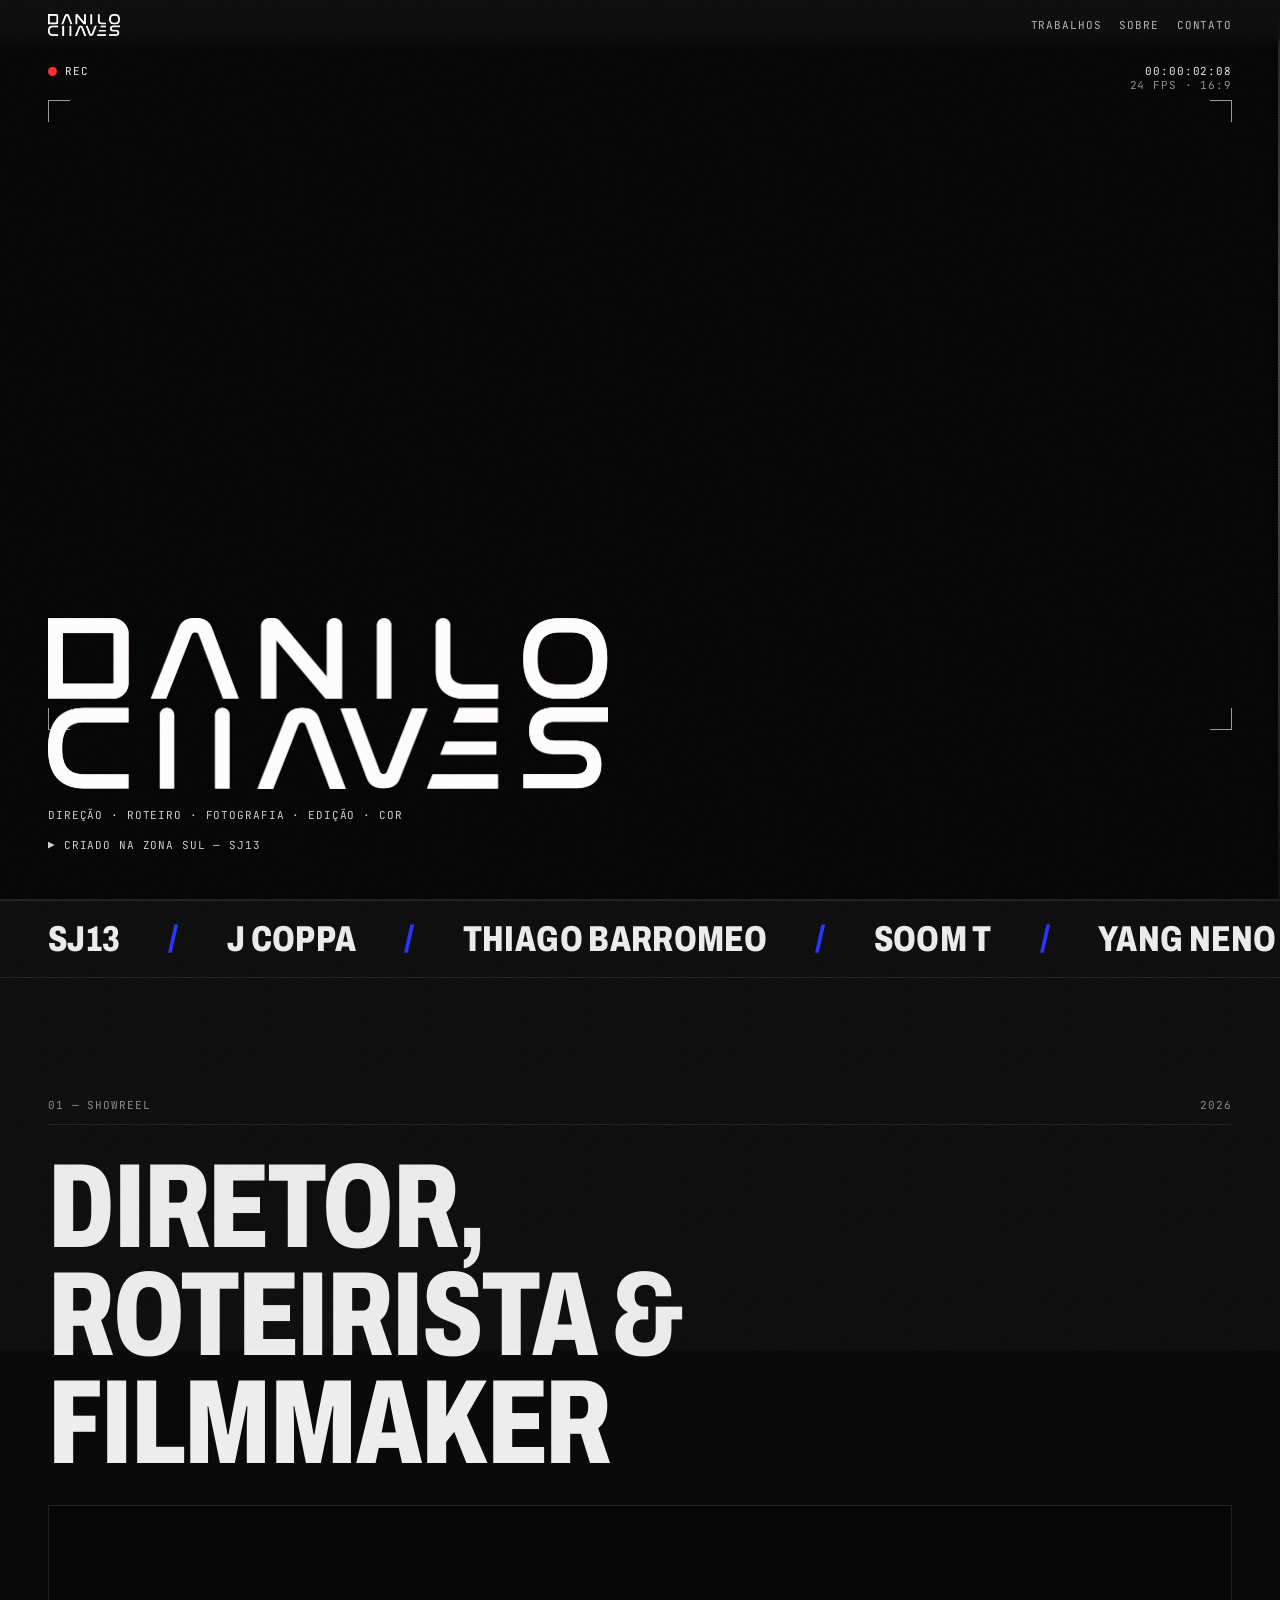
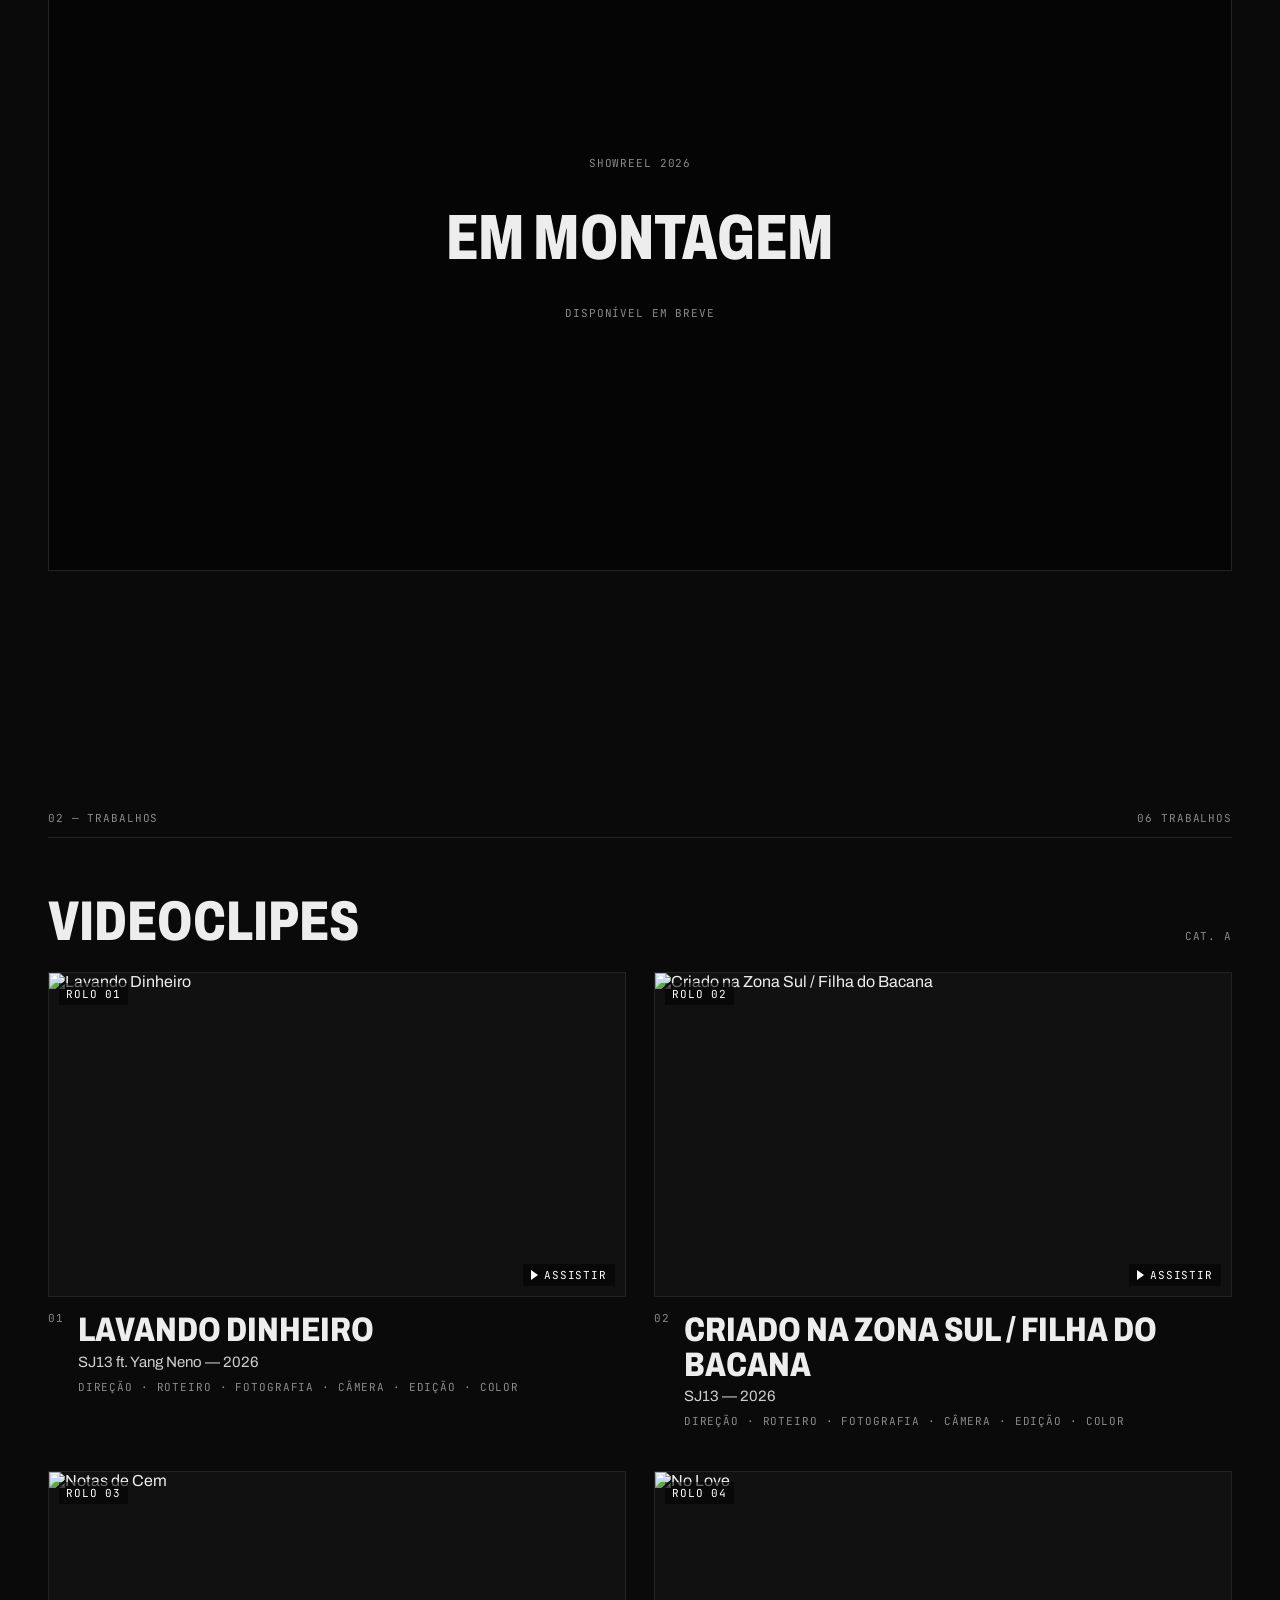
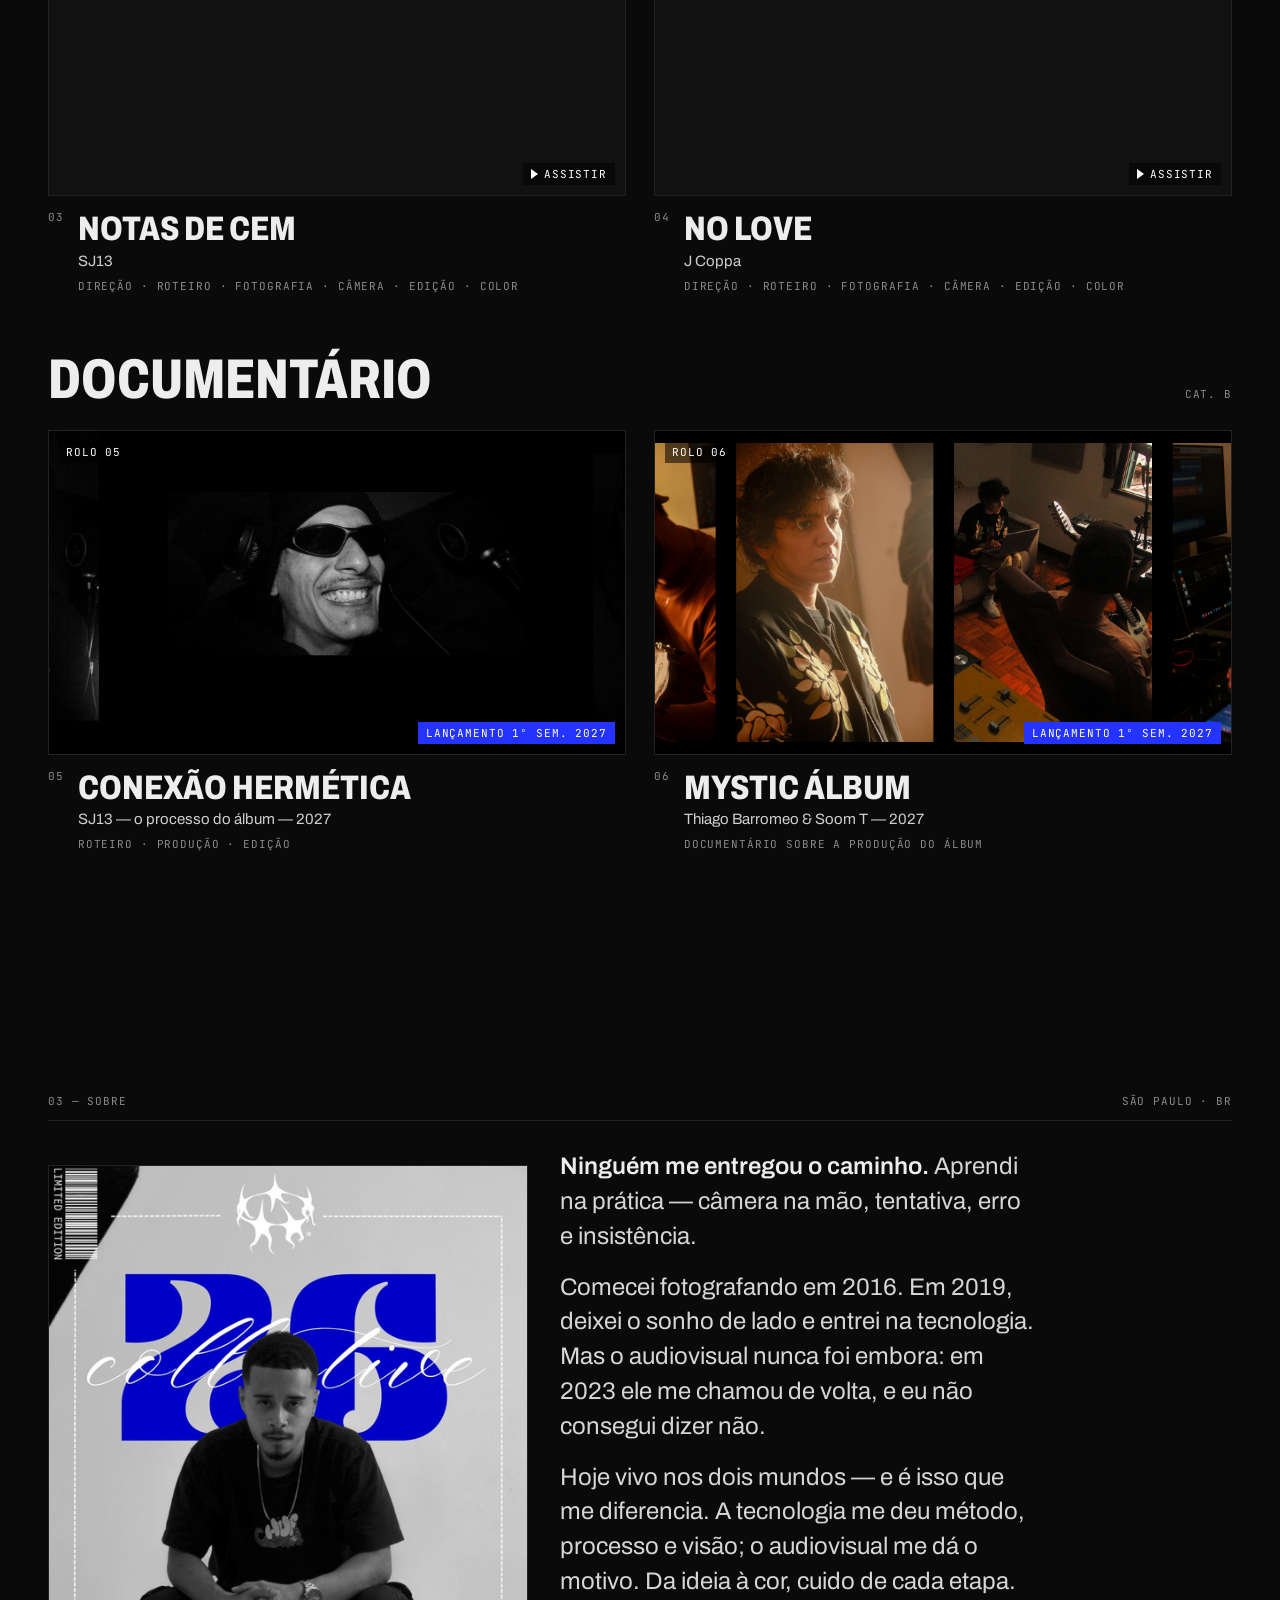
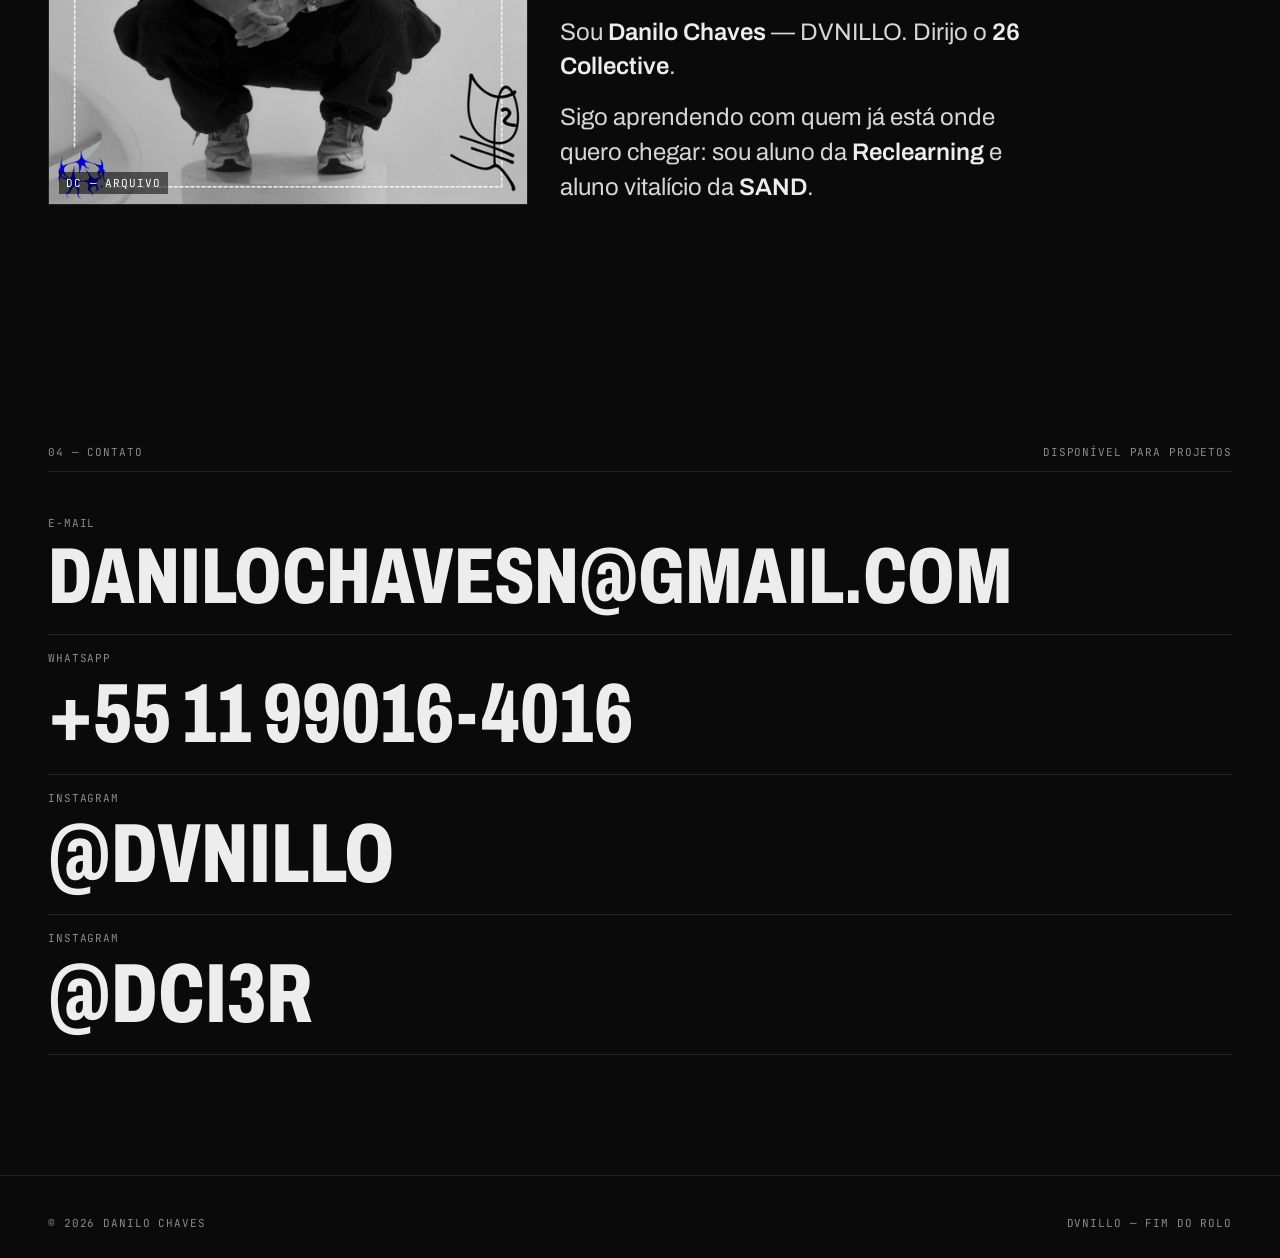
==== commit aded7075: "v2: Sobre cita Reclearning e SAND Co-Authored-By: Claude Opus 5.5 <noreply@anthropic.com> Claude-Ses" ====
--- a/v2/index.html
+++ b/v2/index.html
@@ -229,6 +229,7 @@
       <p>Comecei fotografando em 2016. Em 2019, deixei o sonho de lado e entrei na tecnologia. Mas o audiovisual nunca foi embora: em 2023 ele me chamou de volta, e eu não consegui dizer não.</p>
       <p>Hoje vivo nos dois mundos — e é isso que me diferencia. A tecnologia me deu método, processo e visão; o audiovisual me dá o motivo. Da ideia à cor, cuido de cada etapa.</p>
       <p>Sou <strong>Danilo Chaves</strong> — DVNILLO. Dirijo o <strong>26 Collective</strong>.</p>
+      <p>Sigo aprendendo com quem já está onde quero chegar: sou aluno da <strong>Reclearning</strong> e aluno vitalício da <strong>SAND</strong>.</p>
     </div>
   </div>
 </section>
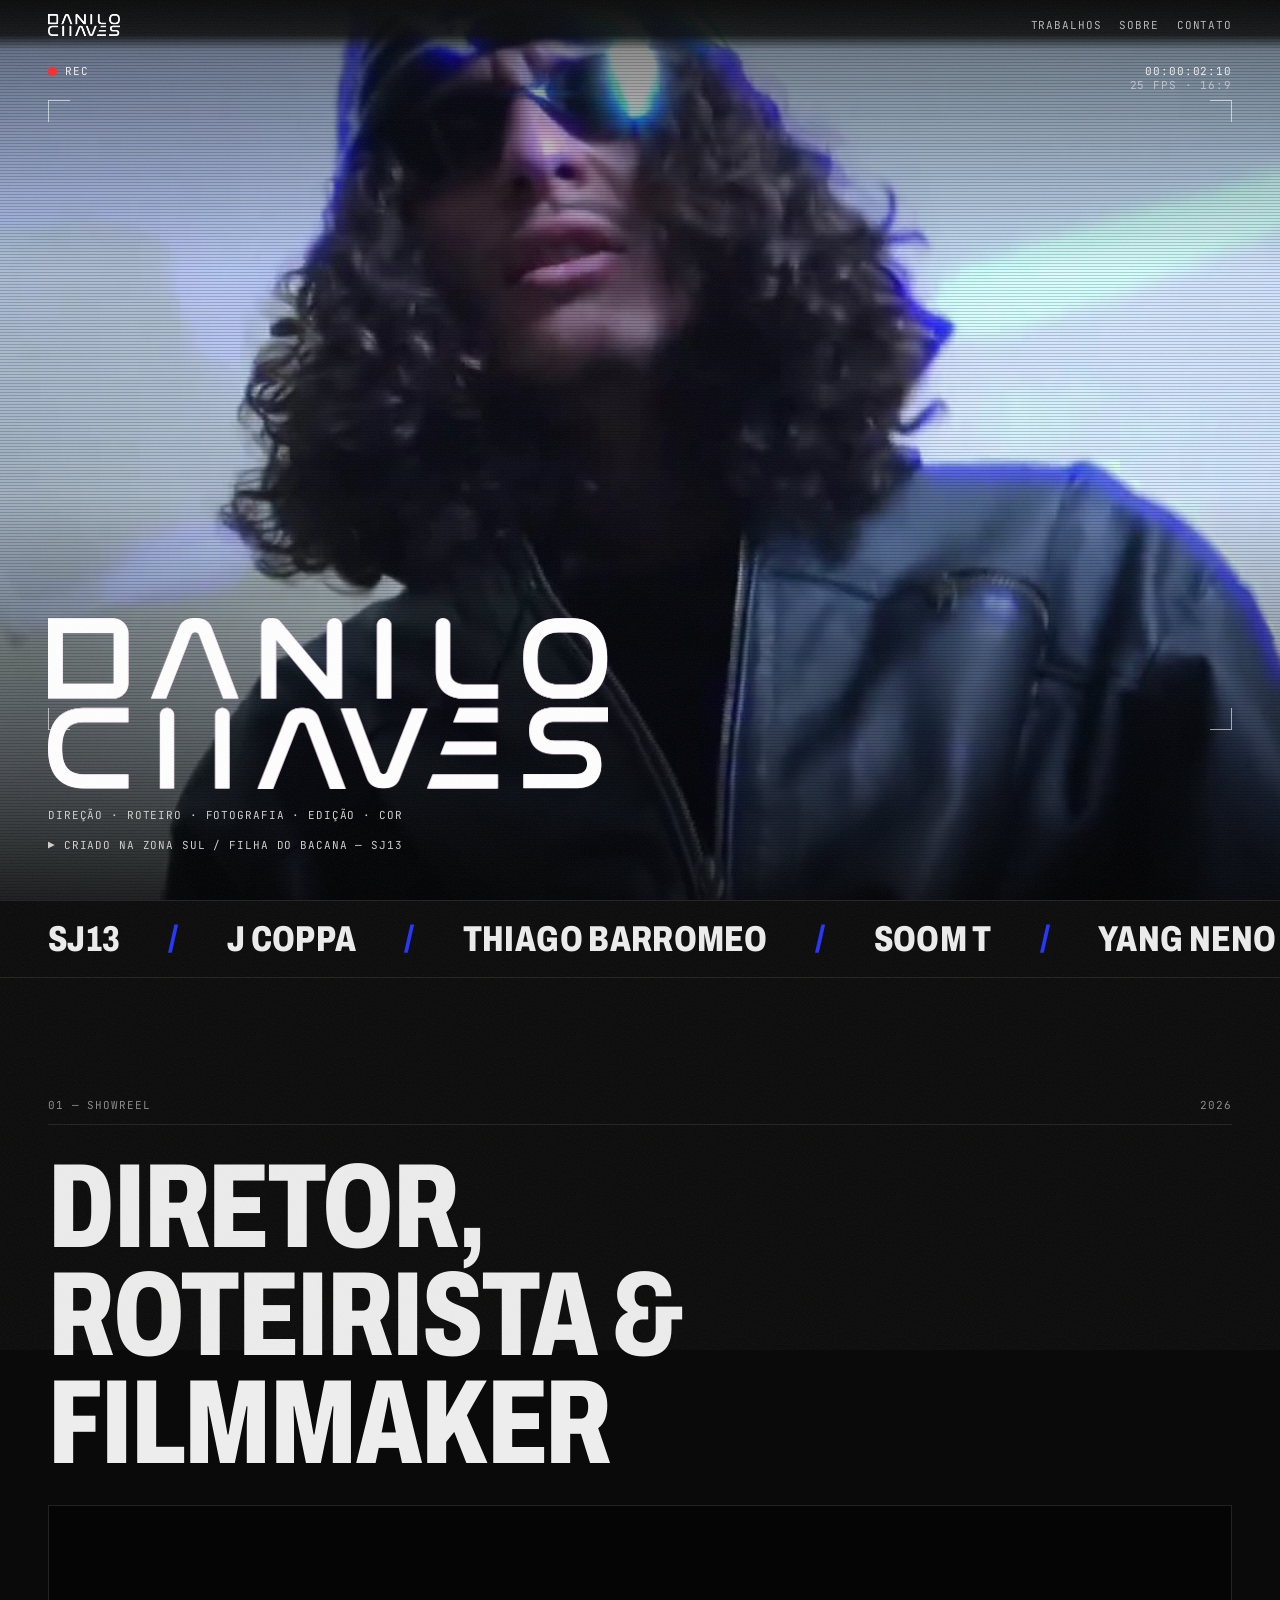
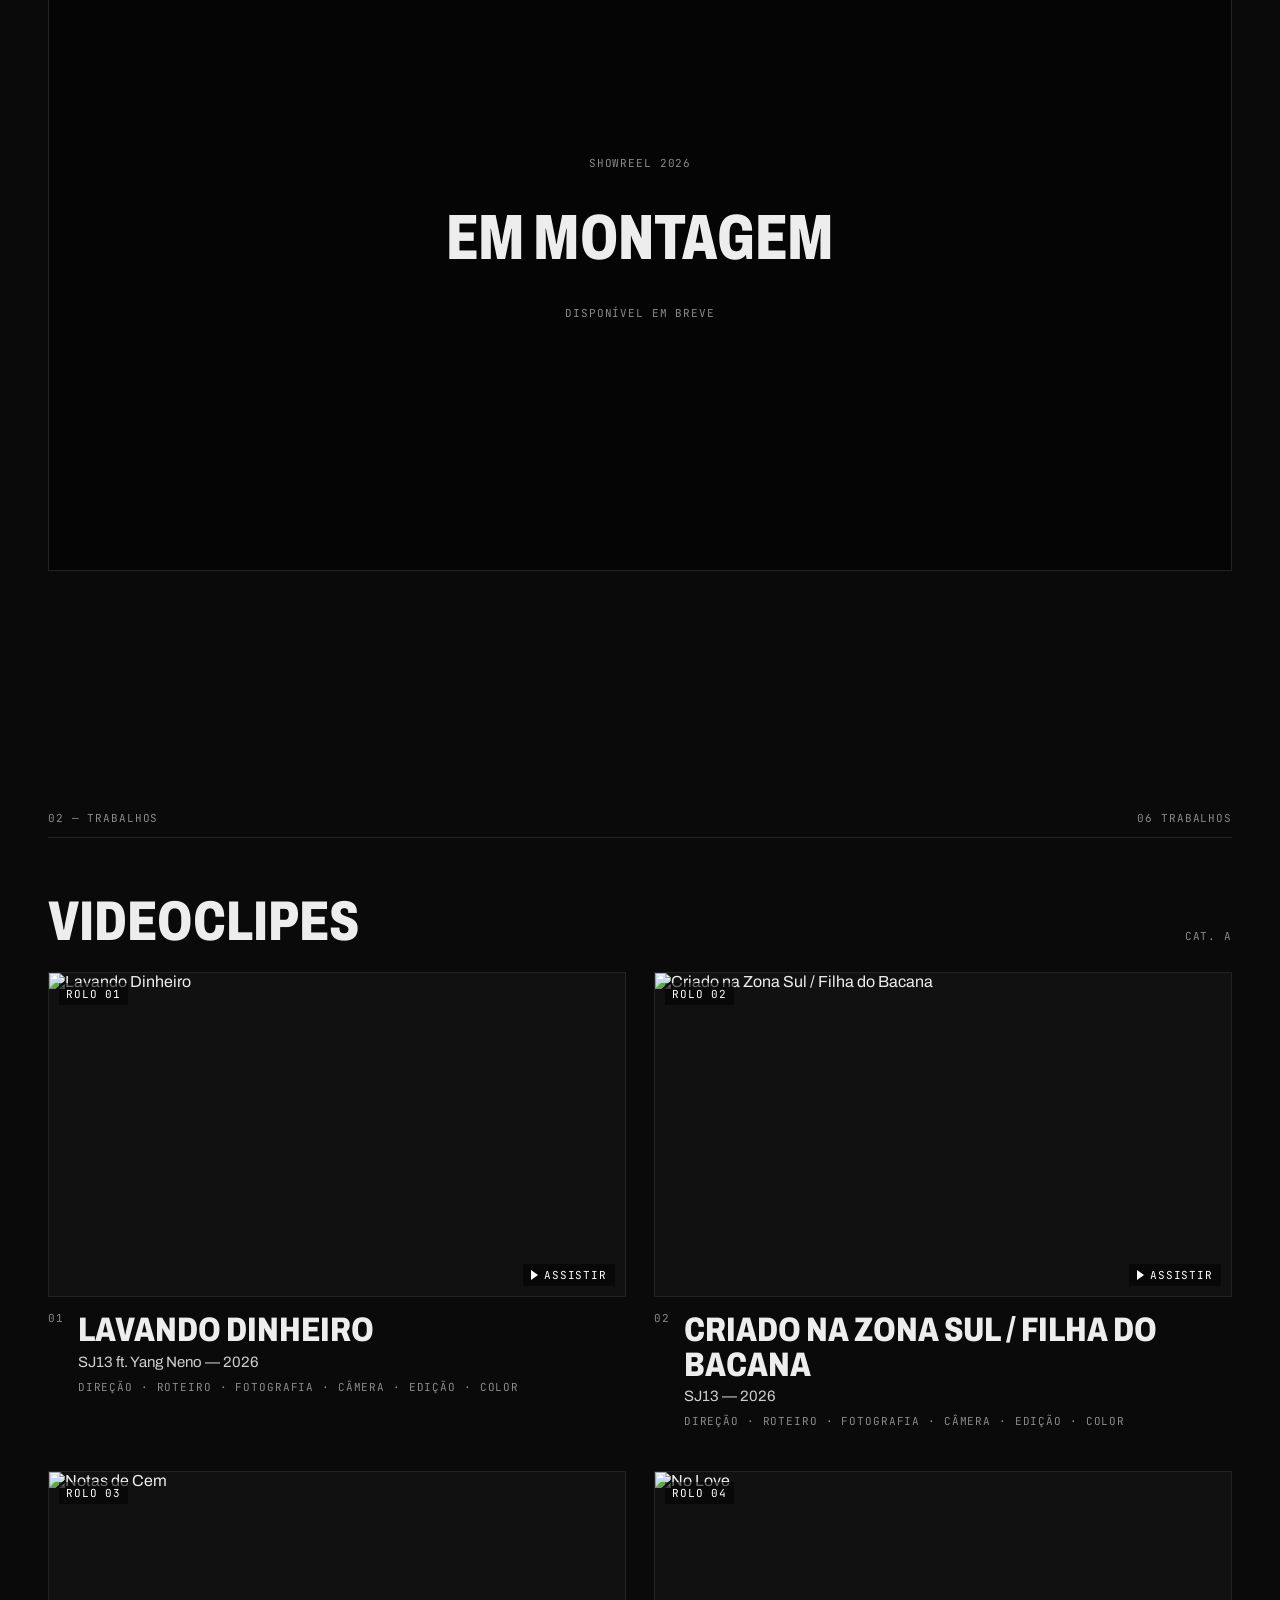
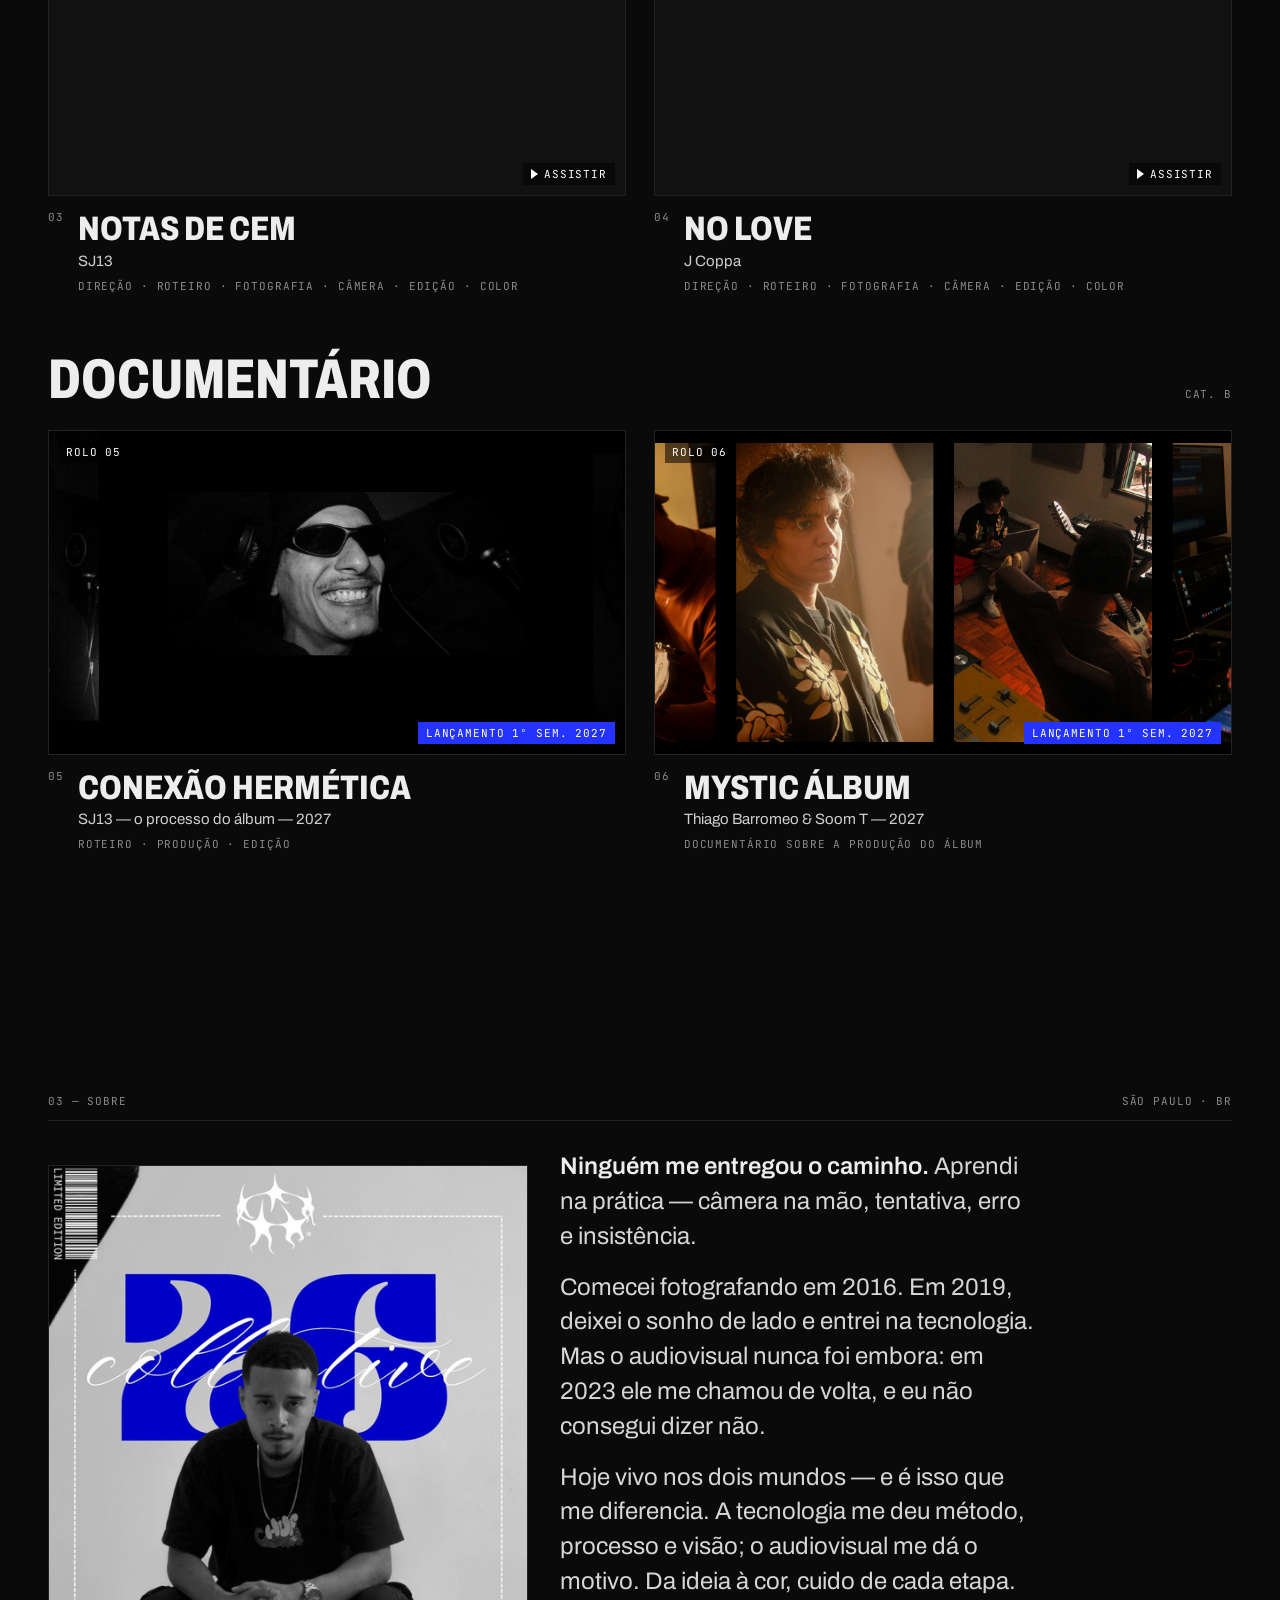
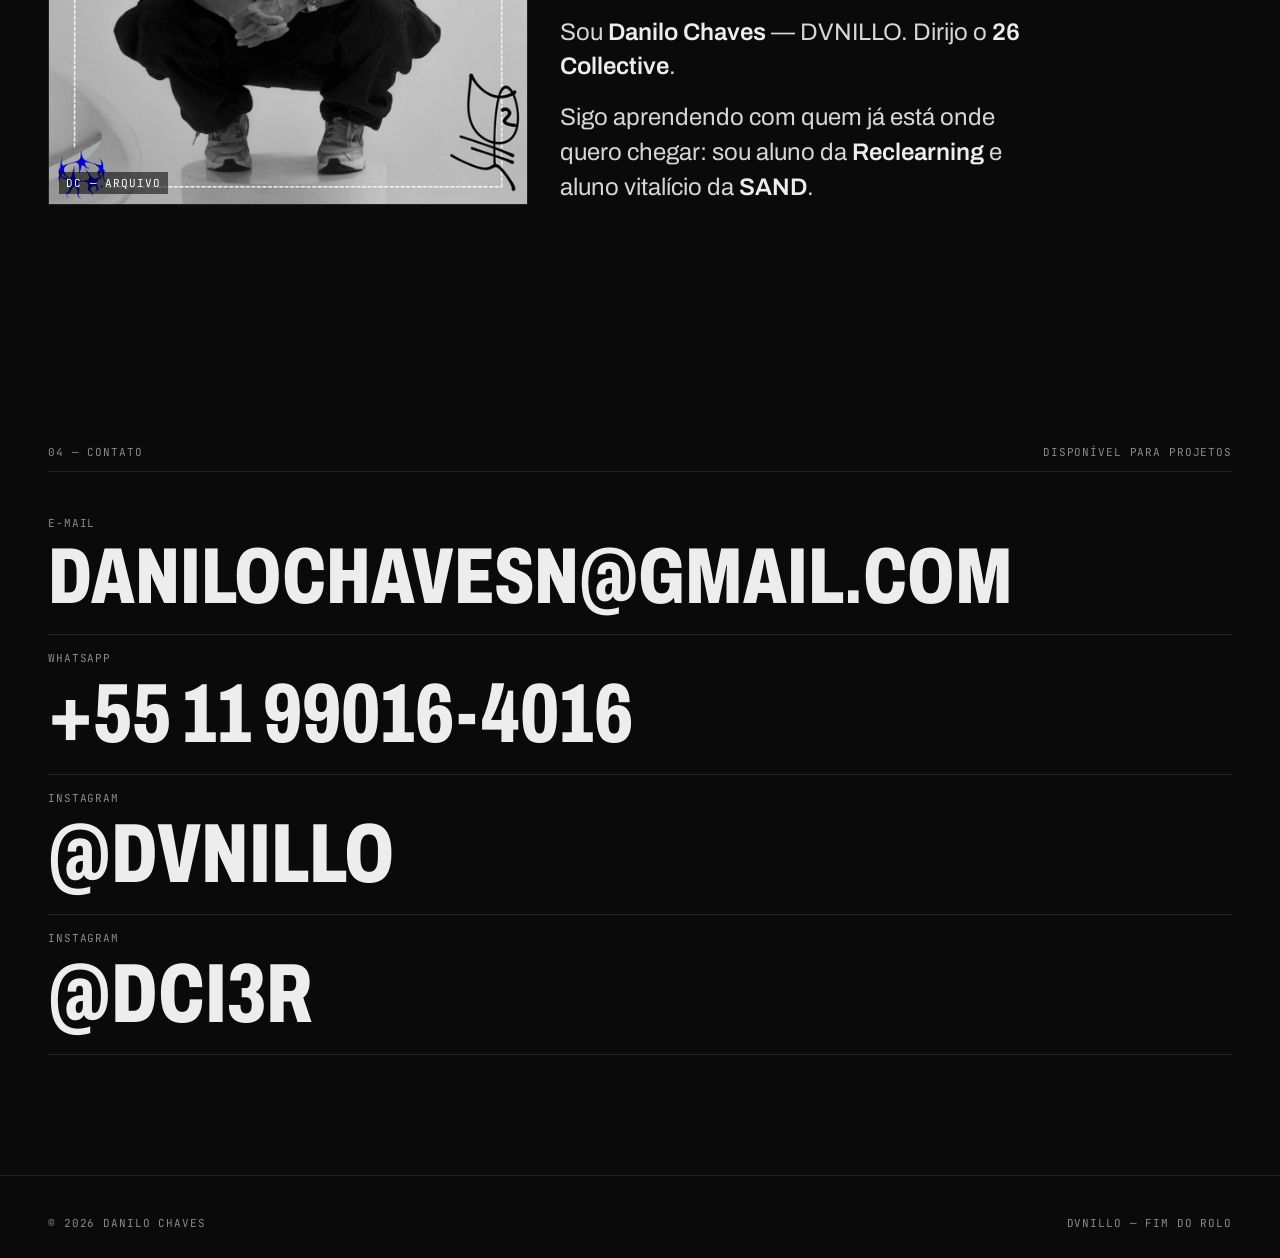
==== commit 568d7192: "v2: abertura em vídeo com os novos clipes (vertical e horizontal) Co-Authored-By: Claude Opus 5.5 <n" ====
--- a/v2/index.html
+++ b/v2/index.html
@@ -167,9 +167,10 @@
 <!-- ABERTURA: troca de quadros como montagem; será substituída pelo vídeo de abertura quando chegar -->
 <div class="hero" id="top">
   <div class="frames" id="frames"></div>
+  <video id="herovid" muted playsinline autoplay loop preload="auto" poster="media/hero_h.jpg"></video>
   <div class="hud mono" aria-hidden="true">
     <div class="tl"><span class="rec"><i></i>REC</span></div>
-    <div class="tr"><span id="tc">00:00:00:00</span><br><span style="opacity:.6">24 FPS · 16:9</span></div>
+    <div class="tr"><span id="tc">00:00:00:00</span><br><span style="opacity:.6" id="fmt">25 FPS · 16:9</span></div>
     <span class="corner c1"></span><span class="corner c2"></span><span class="corner c3"></span><span class="corner c4"></span>
   </div>
   <div class="title">
@@ -317,34 +318,34 @@
 
 const g = document.getElementById('glitch');
 function glitch1(){ g.classList.remove('go'); void g.offsetWidth; g.classList.add('go'); }
-/* ---- abertura: montagem de quadros (provisória) ---- */
-const FRAMES = [
-  { src: yt('EEyaq8__-ZI'), name:'Lavando Dinheiro — SJ13 ft. Yang Neno' },
-  { src: yt('nA3QzhgCQ_M'), name:'Criado na Zona Sul — SJ13' },
-  { src: '../CONEXAOHERMETICA.png', name:'Conexão Hermética — SJ13' },
-  { src: yt('SVLiYK8PXEo'), name:'Notas de Cem — SJ13' },
-  { src: '../MYSTICALBUM.png', name:'Mystic Álbum — Thiago Barromeo & Soom T' },
-  { src: yt('DdKAeju9Q0U'), name:'No Love — J Coppa' },
-];
+/* ---- abertura: montagem em vídeo (vertical no celular, horizontal no computador) ---- */
 const fr = document.getElementById('frames'), cn = document.getElementById('clipname');
-const imgs = FRAMES.map(f => { const i = new Image(); i.src = f.src; i.alt=''; fr.appendChild(i); return i; });
-let k = 0;
-function cut(){
-  imgs.forEach(i => i.classList.remove('on'));
-  imgs[k].classList.add('on');
-  cn.textContent = '▶ ' + FRAMES[k].name;
-  fr.classList.add('flash'); setTimeout(()=>fr.classList.remove('flash'), 60);
-  if (k % 2 === 0) glitch1();
-  k = (k + 1) % imgs.length;
-}
-cut(); setInterval(cut, 1400);
+const hv = document.getElementById('herovid');
+const vertical = matchMedia('(max-aspect-ratio: 1/1)').matches;
+hv.poster = vertical ? 'media/hero_v.jpg' : 'media/hero_h.jpg';
+hv.src = vertical ? 'media/hero_v.mp4' : 'media/hero_h.mp4';
+hv.play().catch(()=>{});
+document.getElementById('fmt').textContent = '25 FPS · ' + (vertical ? '9:16' : '16:9');
+const CUT = 1.2;
+const SEQ = ['FB','FB','LD','FB','FB','LD','FB','FB','LD'];
+const NAMES = { FB:'Criado na Zona Sul / Filha do Bacana — SJ13', LD:'Lavando Dinheiro — SJ13 ft. Yang Neno' };
+let lastSeg = -1;
+(function sync(){
+  const seg = Math.floor((hv.currentTime || 0) / CUT) % SEQ.length;
+  if (seg !== lastSeg){
+    lastSeg = seg;
+    cn.textContent = '▶ ' + NAMES[SEQ[seg]];
+    if (seg % 3 === 0) glitch1();
+  }
+  requestAnimationFrame(sync);
+})();
 
 /* ---- timecode a 24 fps ---- */
 const tc = document.getElementById('tc'), t0 = performance.now();
 const p2 = v => String(v).padStart(2,'0');
 (function tick(){
-  const f = Math.floor((performance.now() - t0) / (1000/24));
-  tc.textContent = `${p2(Math.floor(f/86400)%24)}:${p2(Math.floor(f/1440)%60)}:${p2(Math.floor(f/24)%60)}:${p2(f%24)}`;
+  const f = Math.floor((performance.now() - t0) / (1000/25));
+  tc.textContent = `${p2(Math.floor(f/90000)%24)}:${p2(Math.floor(f/1500)%60)}:${p2(Math.floor(f/25)%60)}:${p2(f%25)}`;
   requestAnimationFrame(tick);
 })();
 
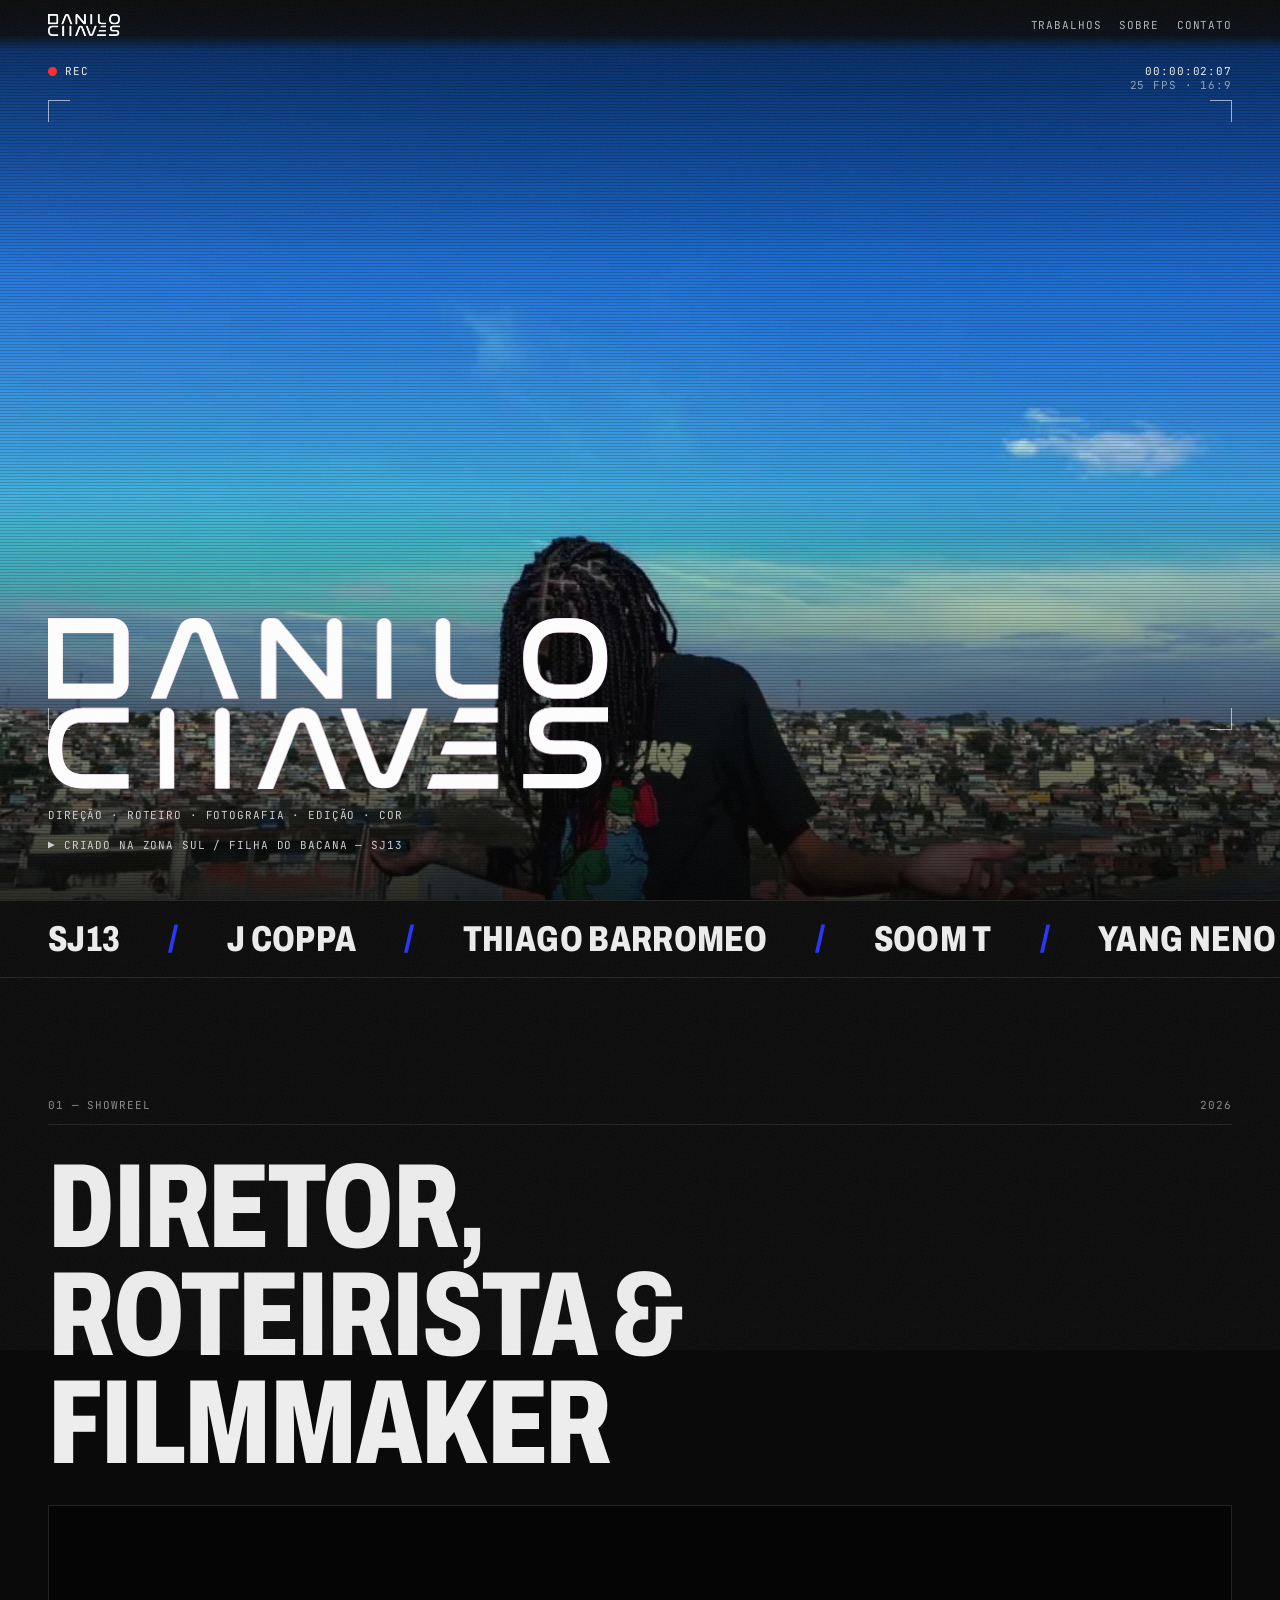
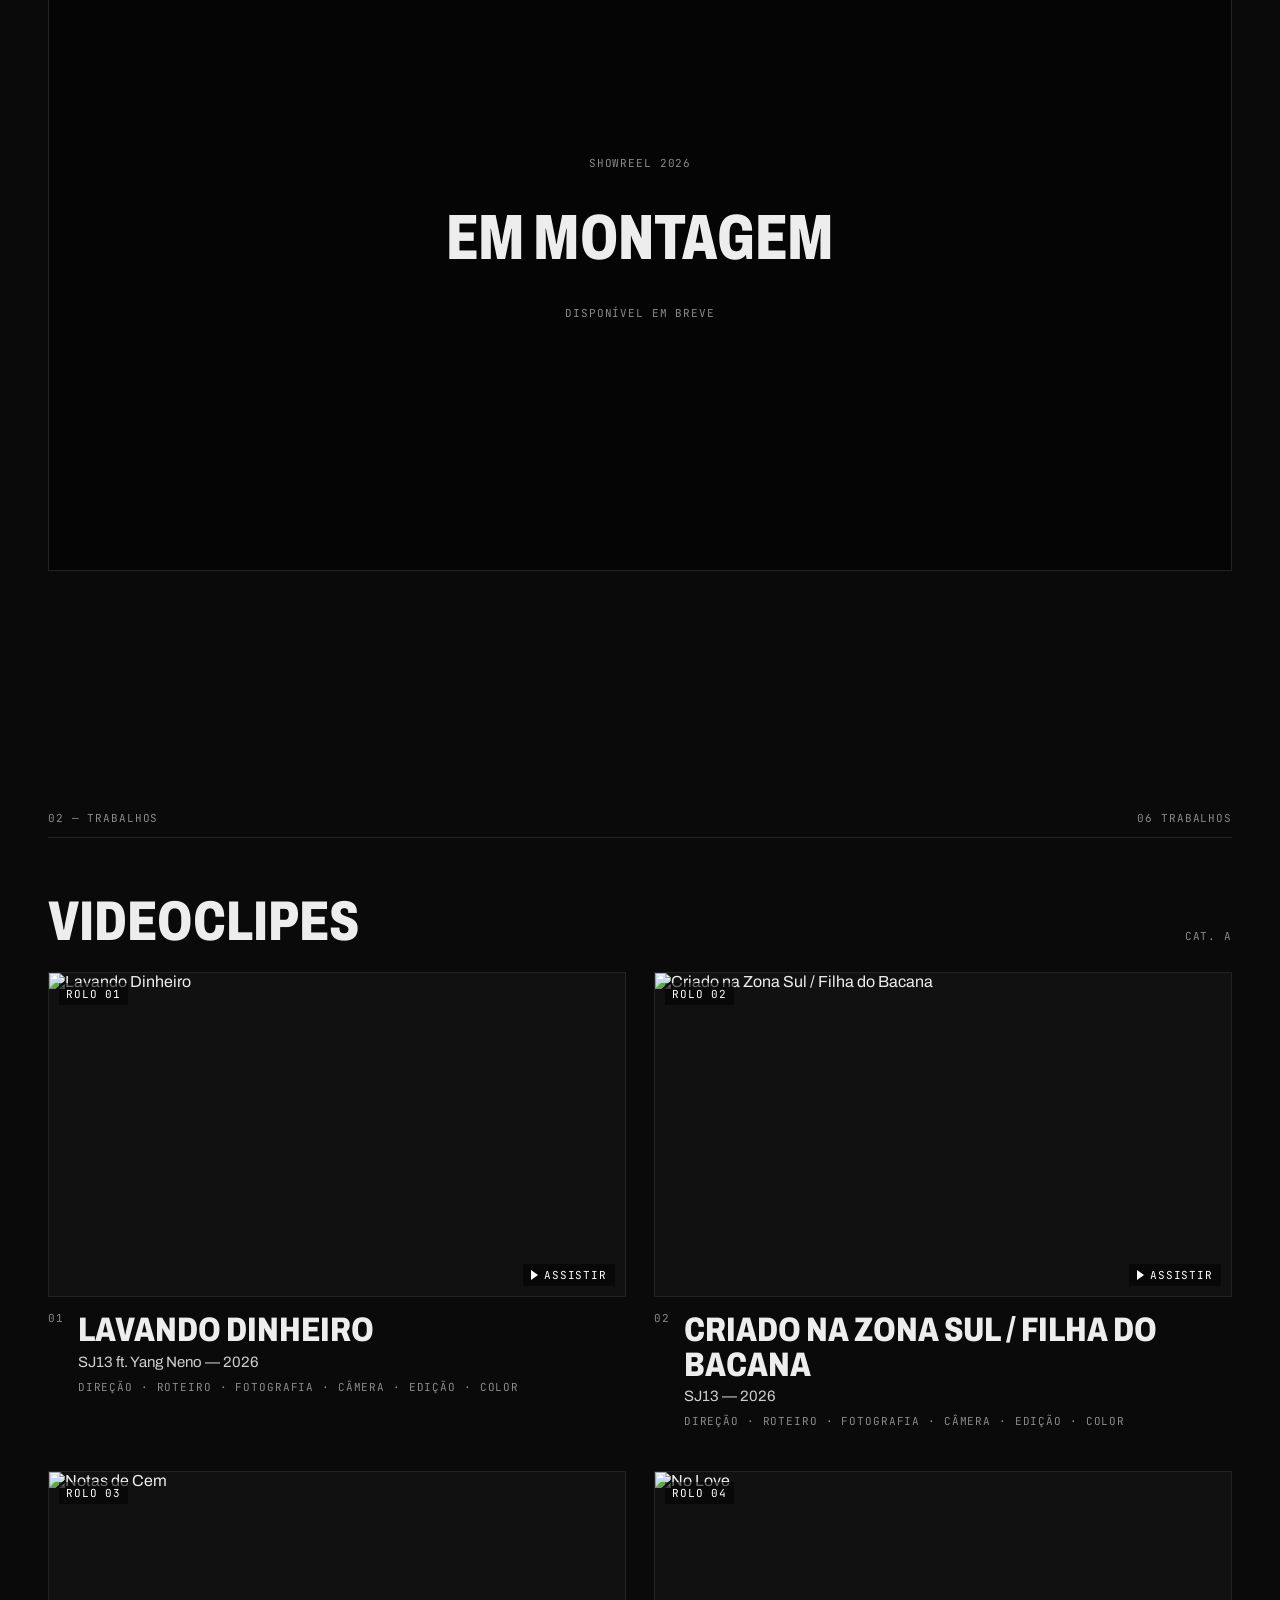
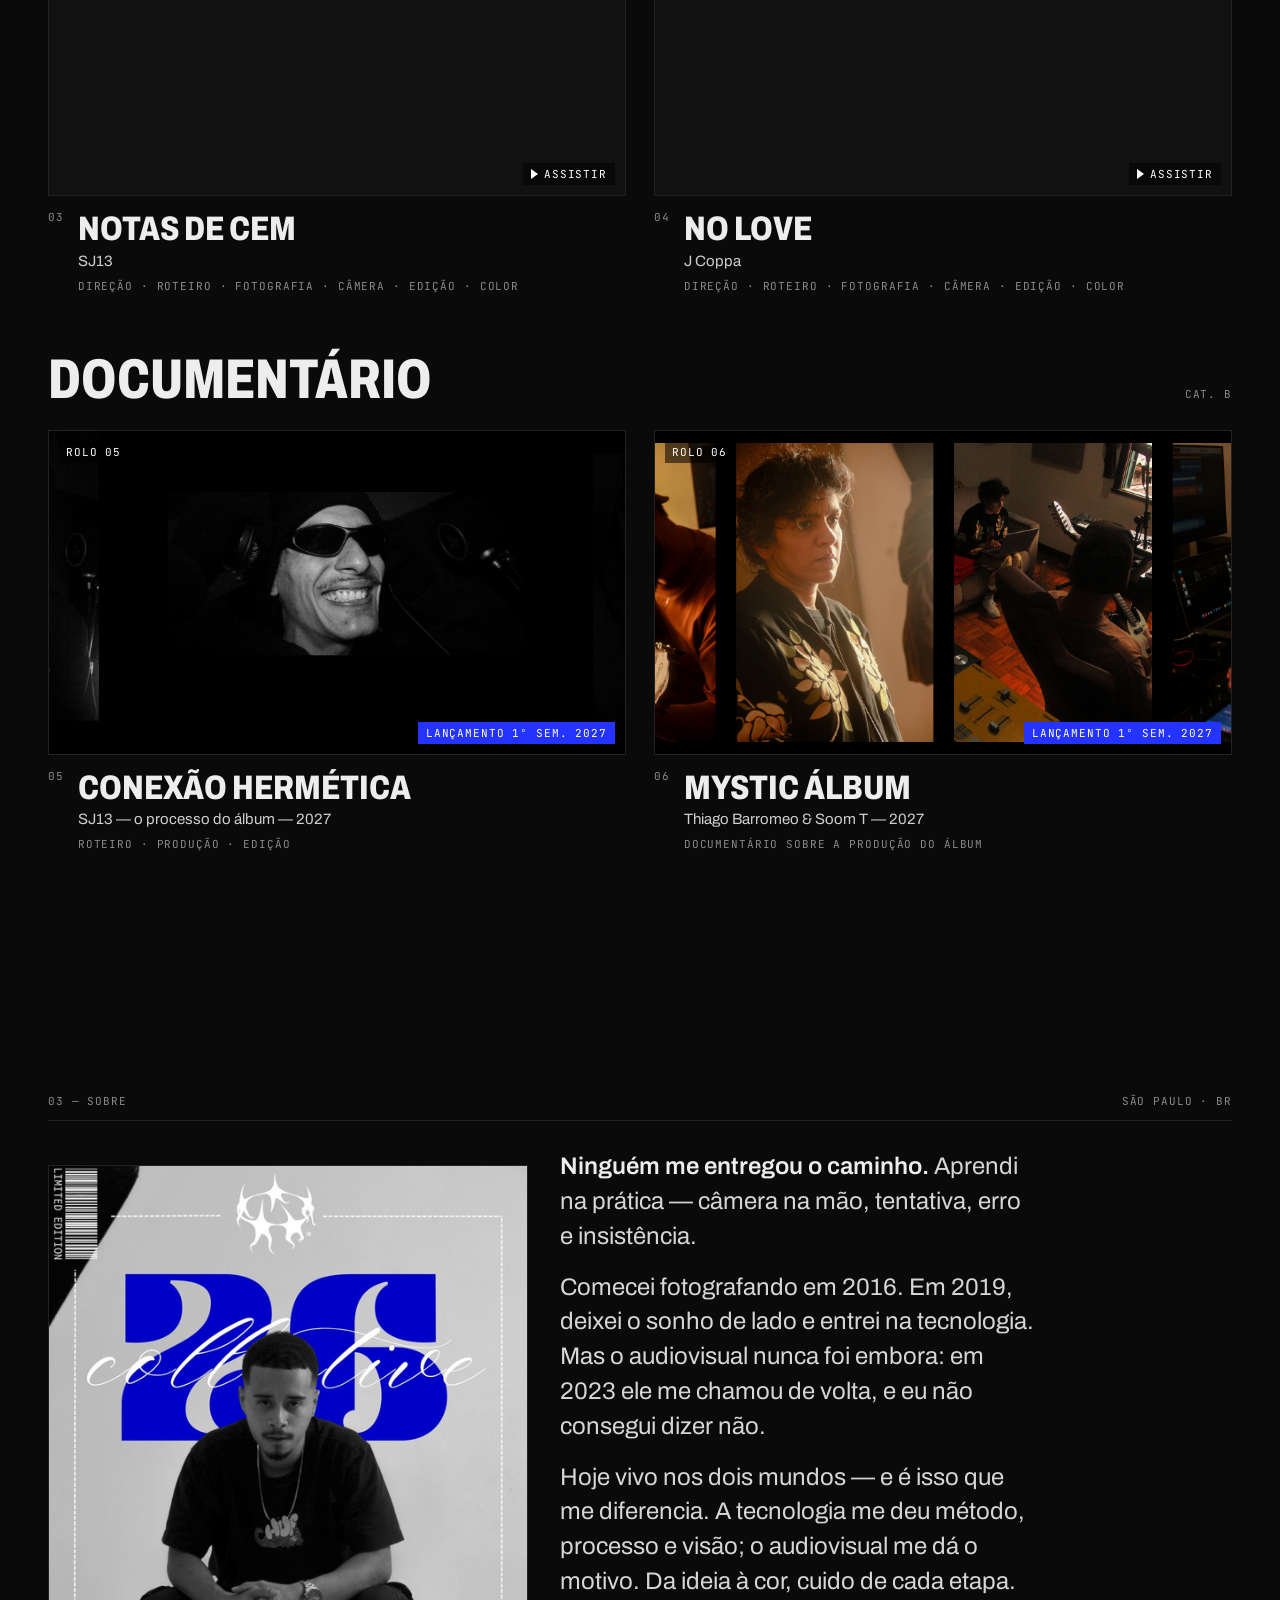
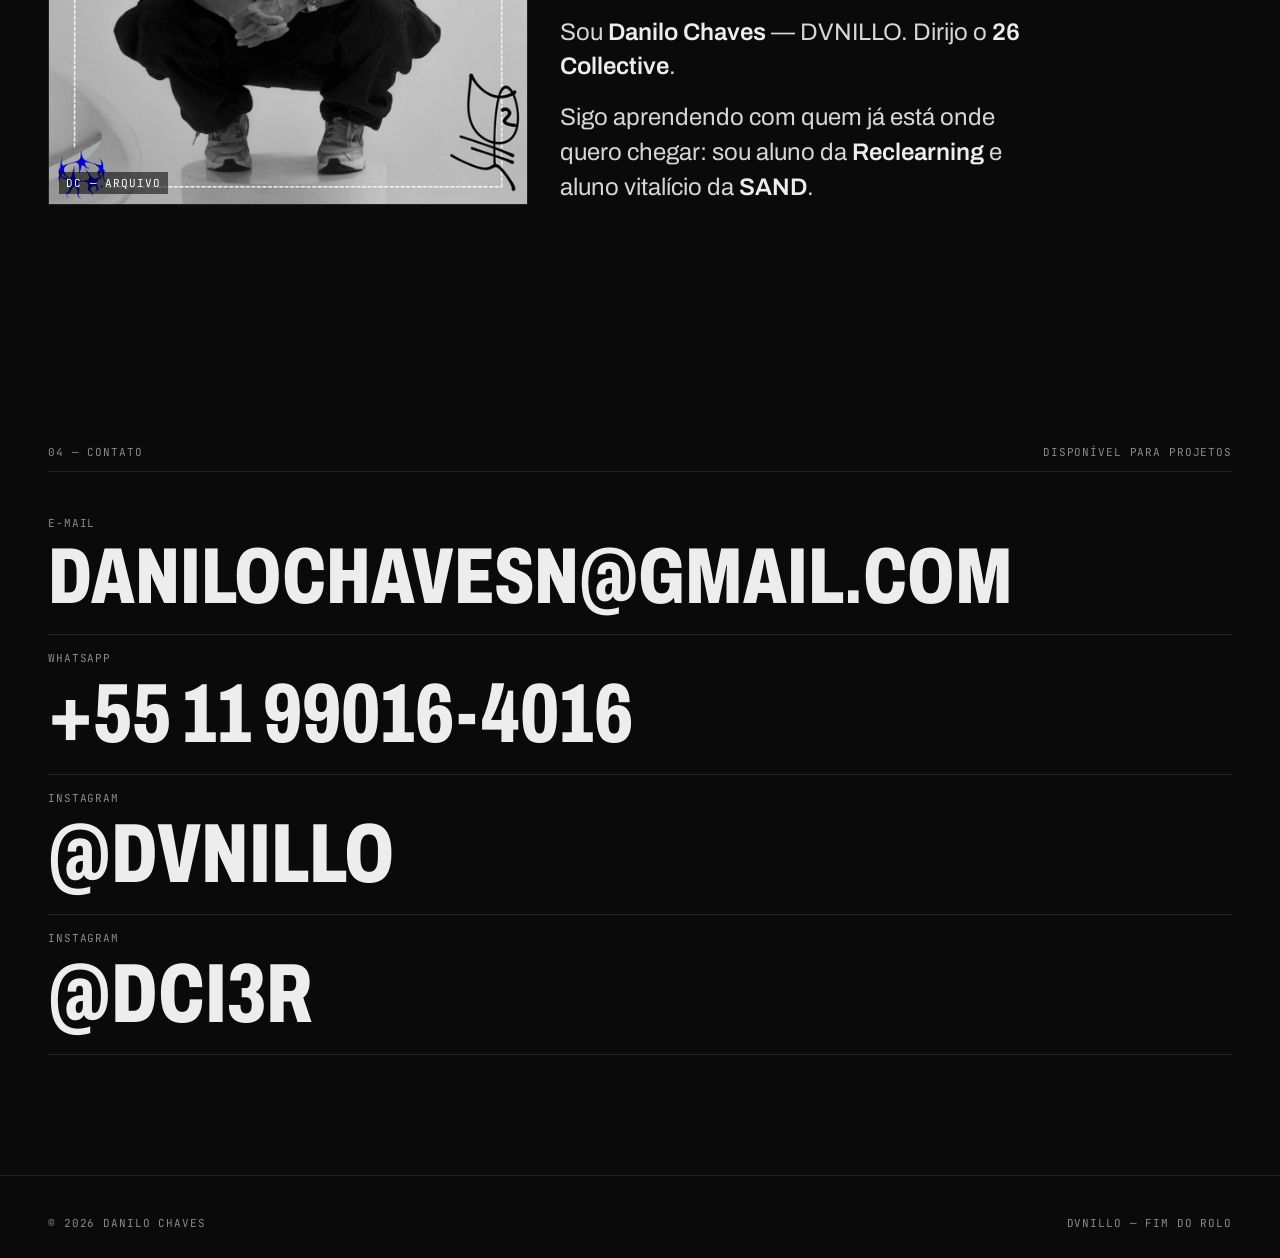
==== commit e1271e95: "v2: abertura com Criado na Zona Sul e plano dos helicópteros Co-Authored-By: Claude Opus 5.5 <norepl" ====
--- a/v2/index.html
+++ b/v2/index.html
@@ -327,7 +327,7 @@
 hv.play().catch(()=>{});
 document.getElementById('fmt').textContent = '25 FPS · ' + (vertical ? '9:16' : '16:9');
 const CUT = 1.2;
-const SEQ = ['FB','FB','LD','FB','FB','LD','FB','FB','LD'];
+const SEQ = ['FB','FB','LD','FB','FB','FB','FB','LD','FB','FB','FB','LD'];
 const NAMES = { FB:'Criado na Zona Sul / Filha do Bacana — SJ13', LD:'Lavando Dinheiro — SJ13 ft. Yang Neno' };
 let lastSeg = -1;
 (function sync(){
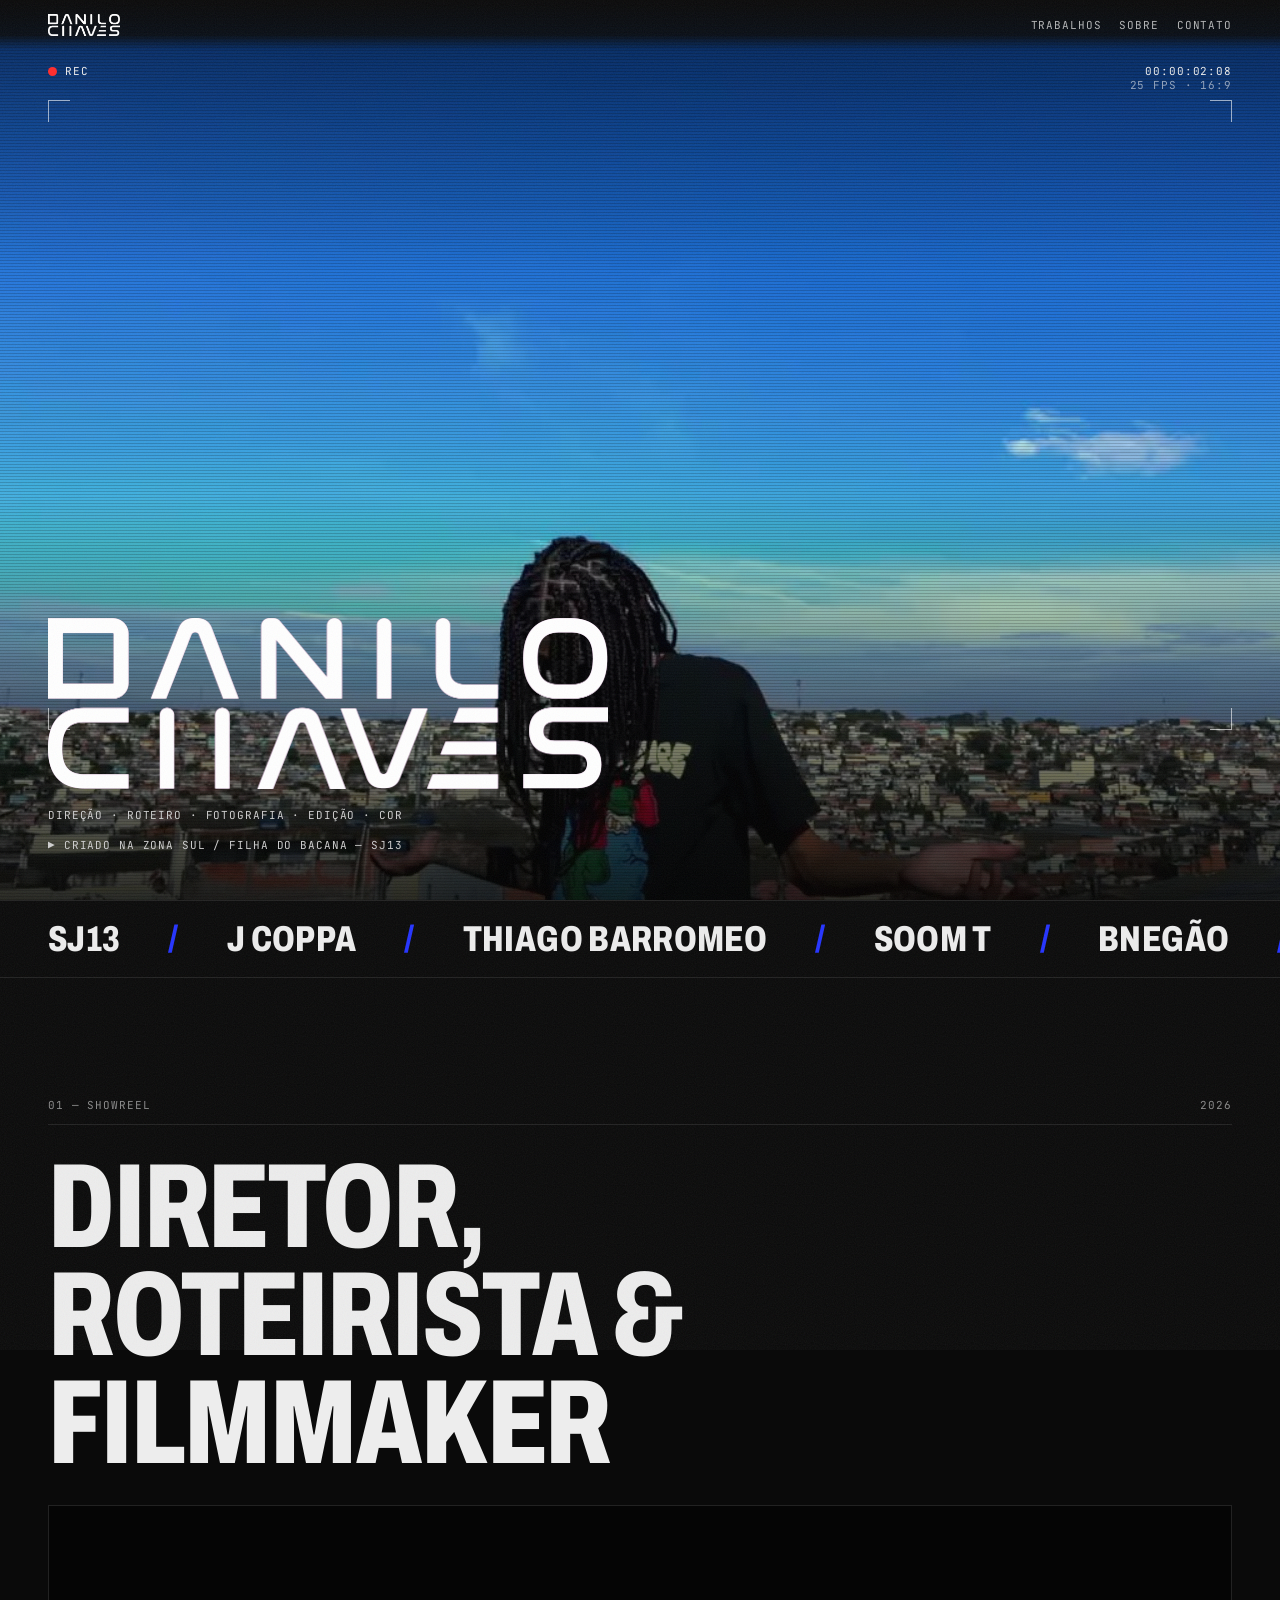
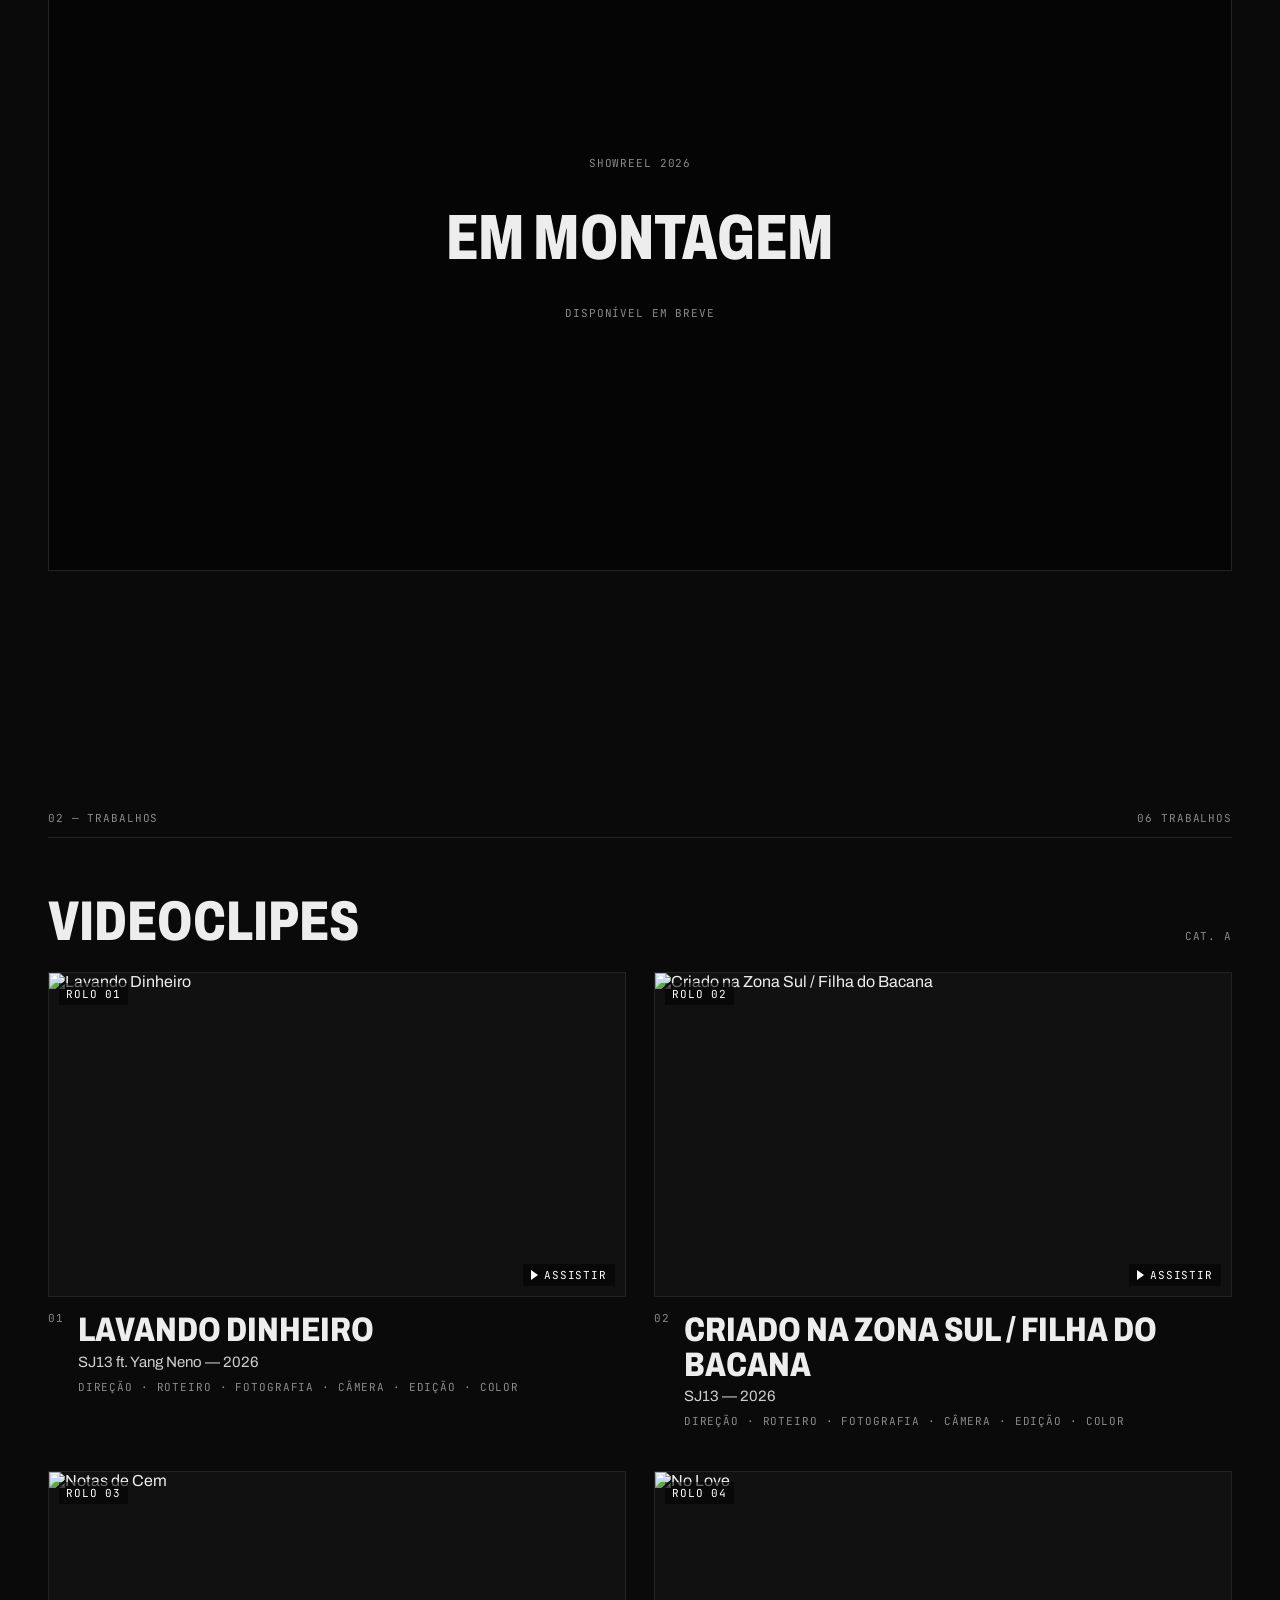
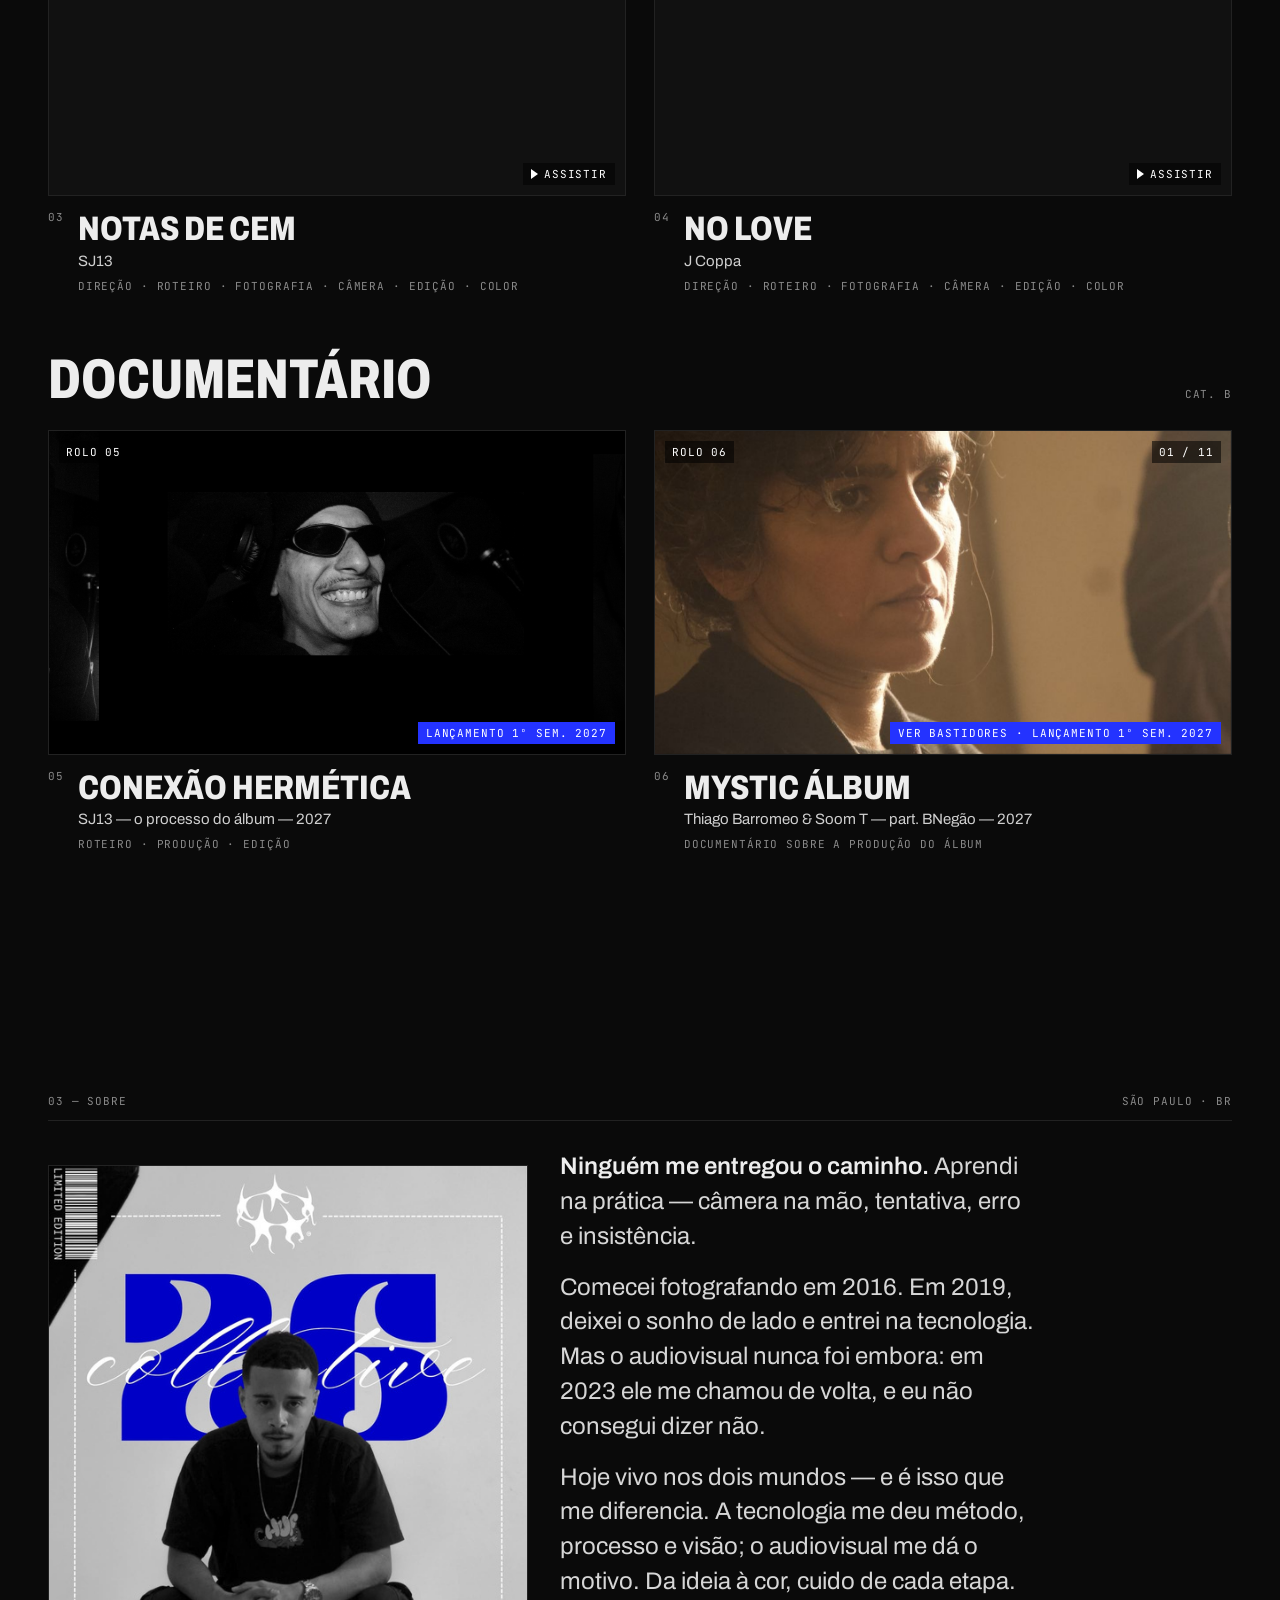
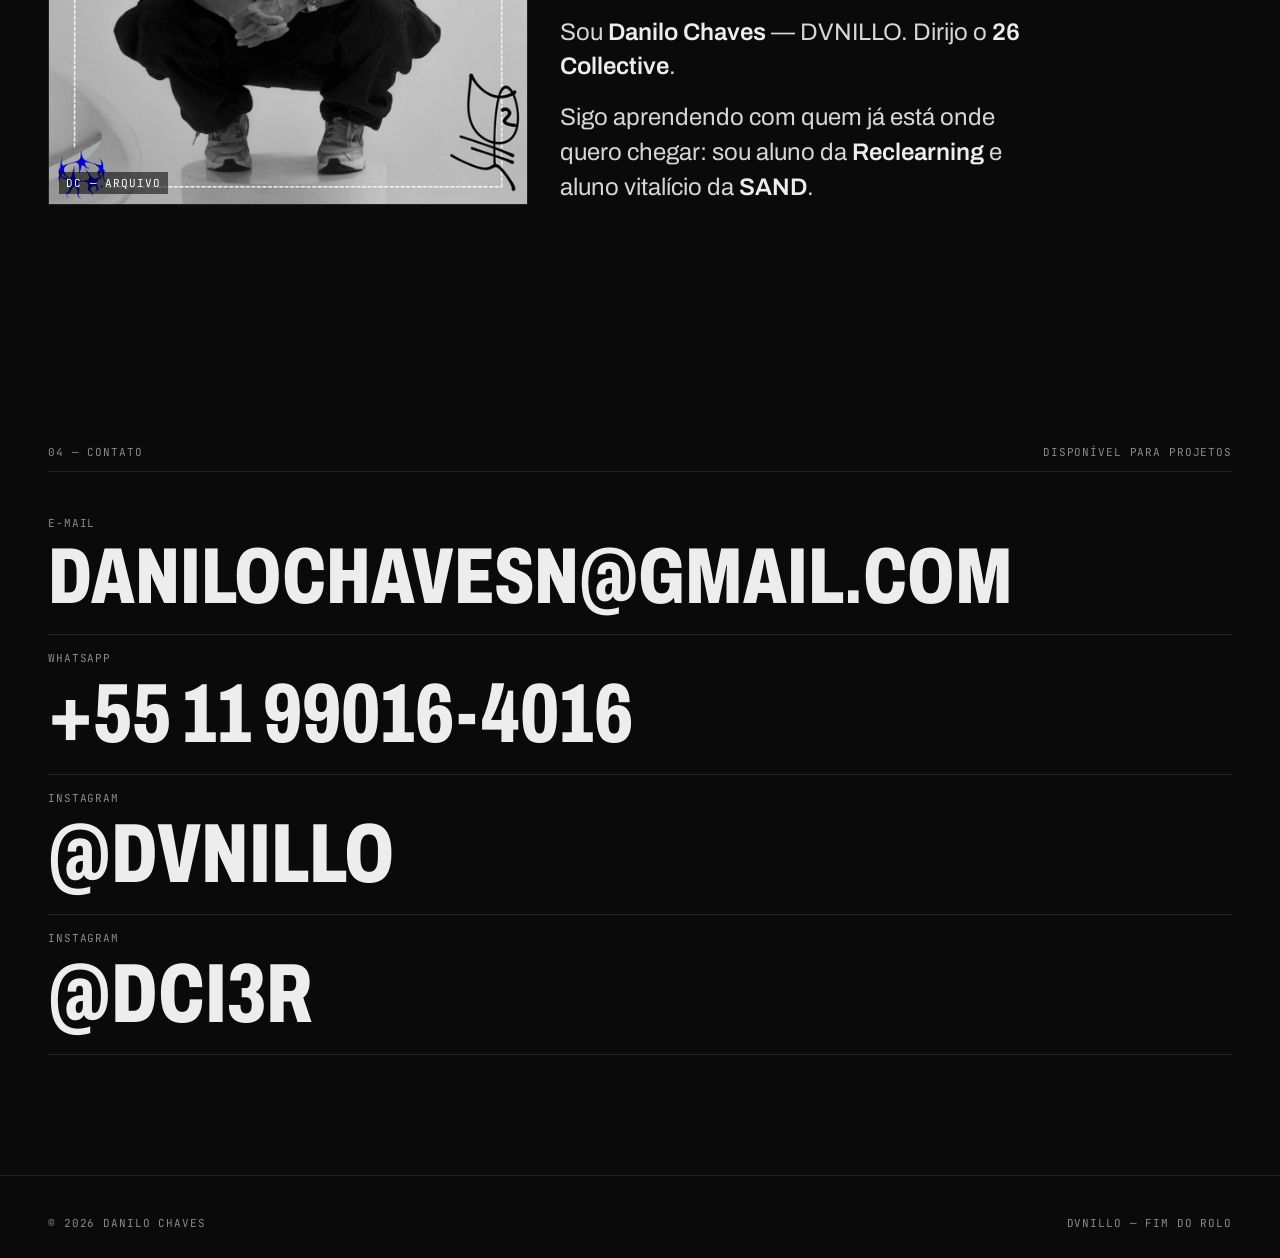
==== commit edf86d1c: "v2: carrossel de bastidores do Mystic Álbum + BNegão na faixa Co-Authored-By: Claude Opus 5.5 <norep" ====
--- a/v2/index.html
+++ b/v2/index.html
@@ -113,6 +113,15 @@
   .work .play::before{content:"";width:0;height:0;border-left:7px solid #fff;border-top:5px solid transparent;border-bottom:5px solid transparent}
   .work .soon{background:var(--blue)}
   .work .soon::before{display:none}
+  .slides{position:absolute;inset:0}
+  .slides img{position:absolute;inset:0;width:100%;height:100%;object-fit:cover;object-position:50% 30%;opacity:0;transition:opacity .5s}
+  .slides img.on{opacity:1;animation:kb 3s linear forwards}
+  .work .count{position:absolute;right:10px;top:10px;color:#fff;background:rgba(0,0,0,.55);padding:4px 7px}
+  .gal{display:flex;gap:12px;overflow-x:auto;scroll-snap-type:x mandatory;width:100%;height:min(82svh,100%);-webkit-overflow-scrolling:touch;scrollbar-width:none}
+  .gal::-webkit-scrollbar{display:none}
+  .gal img{height:100%;width:auto;max-width:88vw;object-fit:contain;scroll-snap-align:center;flex:none}
+  .modal .box.g{aspect-ratio:auto;height:82svh;background:none;display:flex;align-items:center}
+  .modal .gcount{position:absolute;left:var(--pad);right:120px;line-height:1.6;top:calc(env(safe-area-inset-top) + 22px);color:#fff}
   .meta{display:grid;grid-template-columns:auto 1fr;gap:4px 14px;margin-top:14px}
   .meta .n{color:var(--mute)}
   .work h4{font-weight:800;font-stretch:80%;text-transform:uppercase;font-size:clamp(22px,4.6vw,34px);line-height:1.02;margin-top:2px}
@@ -190,6 +199,7 @@
     <span>J Coppa</span><span><em>/</em></span>
     <span>Thiago Barromeo</span><span><em>/</em></span>
     <span>Soom T</span><span><em>/</em></span>
+    <span>BNegão</span><span><em>/</em></span>
     <span>Yang Neno</span><span><em>/</em></span>
     <span>26 Collective</span><span><em>/</em></span>
   </div>
@@ -270,7 +280,8 @@
   doc: [
     { title:"Conexão Hermética", who:"SJ13 — o processo do álbum", year:"2027", img:"../CONEXAOHERMETICA.png",
       roles:"Roteiro · Produção · Edição", soon:"Lançamento 1º sem. 2027" },
-    { title:"Mystic Álbum", who:"Thiago Barromeo & Soom T", year:"2027", img:"../MYSTICALBUM.png",
+    { title:"Mystic Álbum", who:"Thiago Barromeo & Soom T — part. BNegão", year:"2027", img:"../MYSTICALBUM.png",
+      gallery: Array.from({length:11}, (_,i) => `media/mystic/${String(i+1).padStart(2,'0')}.jpg`),
       roles:"Documentário sobre a produção do álbum", soon:"Lançamento 1º sem. 2027" },
   ]
 };
@@ -283,10 +294,12 @@
   el.className = 'work reveal';
   if (w.yt){ el.href = `https://youtu.be/${w.yt}`; el.dataset.yt = w.yt; }
   const src = w.yt ? yt(w.yt) : w.img;
-  const tag = w.yt ? `<span class="play mono">Assistir</span>` : (w.soon ? `<span class="play soon mono">${w.soon}</span>` : '');
+  if (w.gallery){ el.dataset.gallery = '1'; el._gallery = w.gallery; el.setAttribute('role','button'); el.tabIndex = 0; }
+  const tag = w.yt ? `<span class="play mono">Assistir</span>` : w.gallery ? `<span class="play soon mono">Ver bastidores · ${w.soon}</span>` : (w.soon ? `<span class="play soon mono">${w.soon}</span>` : '');
   el.innerHTML = `
     <div class="thumb">
-      <img loading="lazy" src="${src}" alt="${w.title}" ${w.yt ? `onerror="this.onerror=null;this.src='https://i.ytimg.com/vi/${w.yt}/hqdefault.jpg'"` : ''}>
+      ${w.gallery ? `<div class="slides">${w.gallery.map((g,i)=>`<img loading="lazy" src="${g}" alt="${w.title} — bastidor ${i+1}"${i===0?' class="on"':''}>`).join('')}</div><span class="count mono">01 / ${String(w.gallery.length).padStart(2,'0')}</span>` : ''}
+      <img loading="lazy" src="${src}" alt="${w.title}" ${w.gallery ? 'style="display:none"' : ''} ${w.yt ? `onerror="this.onerror=null;this.src='https://i.ytimg.com/vi/${w.yt}/hqdefault.jpg'"` : ''}>
       <span class="tc mono">ROLO ${String(n).padStart(2,'0')}</span>${tag}
     </div>
     <div class="meta">
@@ -303,15 +316,30 @@
 WORKS.doc.forEach(w => document.getElementById('g-doc').appendChild(card(w)));
 document.getElementById('count').textContent = String(n).padStart(2,'0') + ' trabalhos';
 
+/* ---- carrossel do Mystic ---- */
+document.querySelectorAll('[data-gallery]').forEach(card => {
+  const imgs = card.querySelectorAll('.slides img'), cnt = card.querySelector('.count'); let i = 0;
+  setInterval(() => {
+    imgs[i].classList.remove('on'); i = (i + 1) % imgs.length;
+    imgs[i].classList.remove('on'); void imgs[i].offsetWidth; imgs[i].classList.add('on');
+    cnt.textContent = String(i+1).padStart(2,'0') + ' / ' + String(imgs.length).padStart(2,'0');
+  }, 2600);
+});
 /* ---- player em tela cheia ---- */
 const modal = document.getElementById('modal'), box = document.getElementById('box');
 document.addEventListener('click', e => {
+  const gcard = e.target.closest('[data-gallery]');
+  if (gcard){
+    box.classList.add('g');
+    box.innerHTML = `<span class="gcount mono">${gcard.querySelector('h4').textContent} <br>Bastidores · deslize →</span><div class="gal">${gcard._gallery.map(g=>`<img src="${g}" alt="">`).join('')}</div>`;
+    modal.classList.add('open'); return;
+  }
   const a = e.target.closest('[data-yt]'); if (!a) return;
   e.preventDefault();
   box.innerHTML = `<iframe src="https://www.youtube-nocookie.com/embed/${a.dataset.yt}?autoplay=1&playsinline=1&rel=0" allow="autoplay; encrypted-media; picture-in-picture; fullscreen" allowfullscreen></iframe>`;
   modal.classList.add('open');
 });
-function closeModal(){ modal.classList.remove('open'); box.innerHTML=''; }
+function closeModal(){ modal.classList.remove('open'); box.innerHTML=''; box.classList.remove('g'); }
 document.getElementById('close').onclick = closeModal;
 modal.addEventListener('click', e => { if (e.target === modal) closeModal(); });
 document.addEventListener('keydown', e => { if (e.key === 'Escape') closeModal(); });
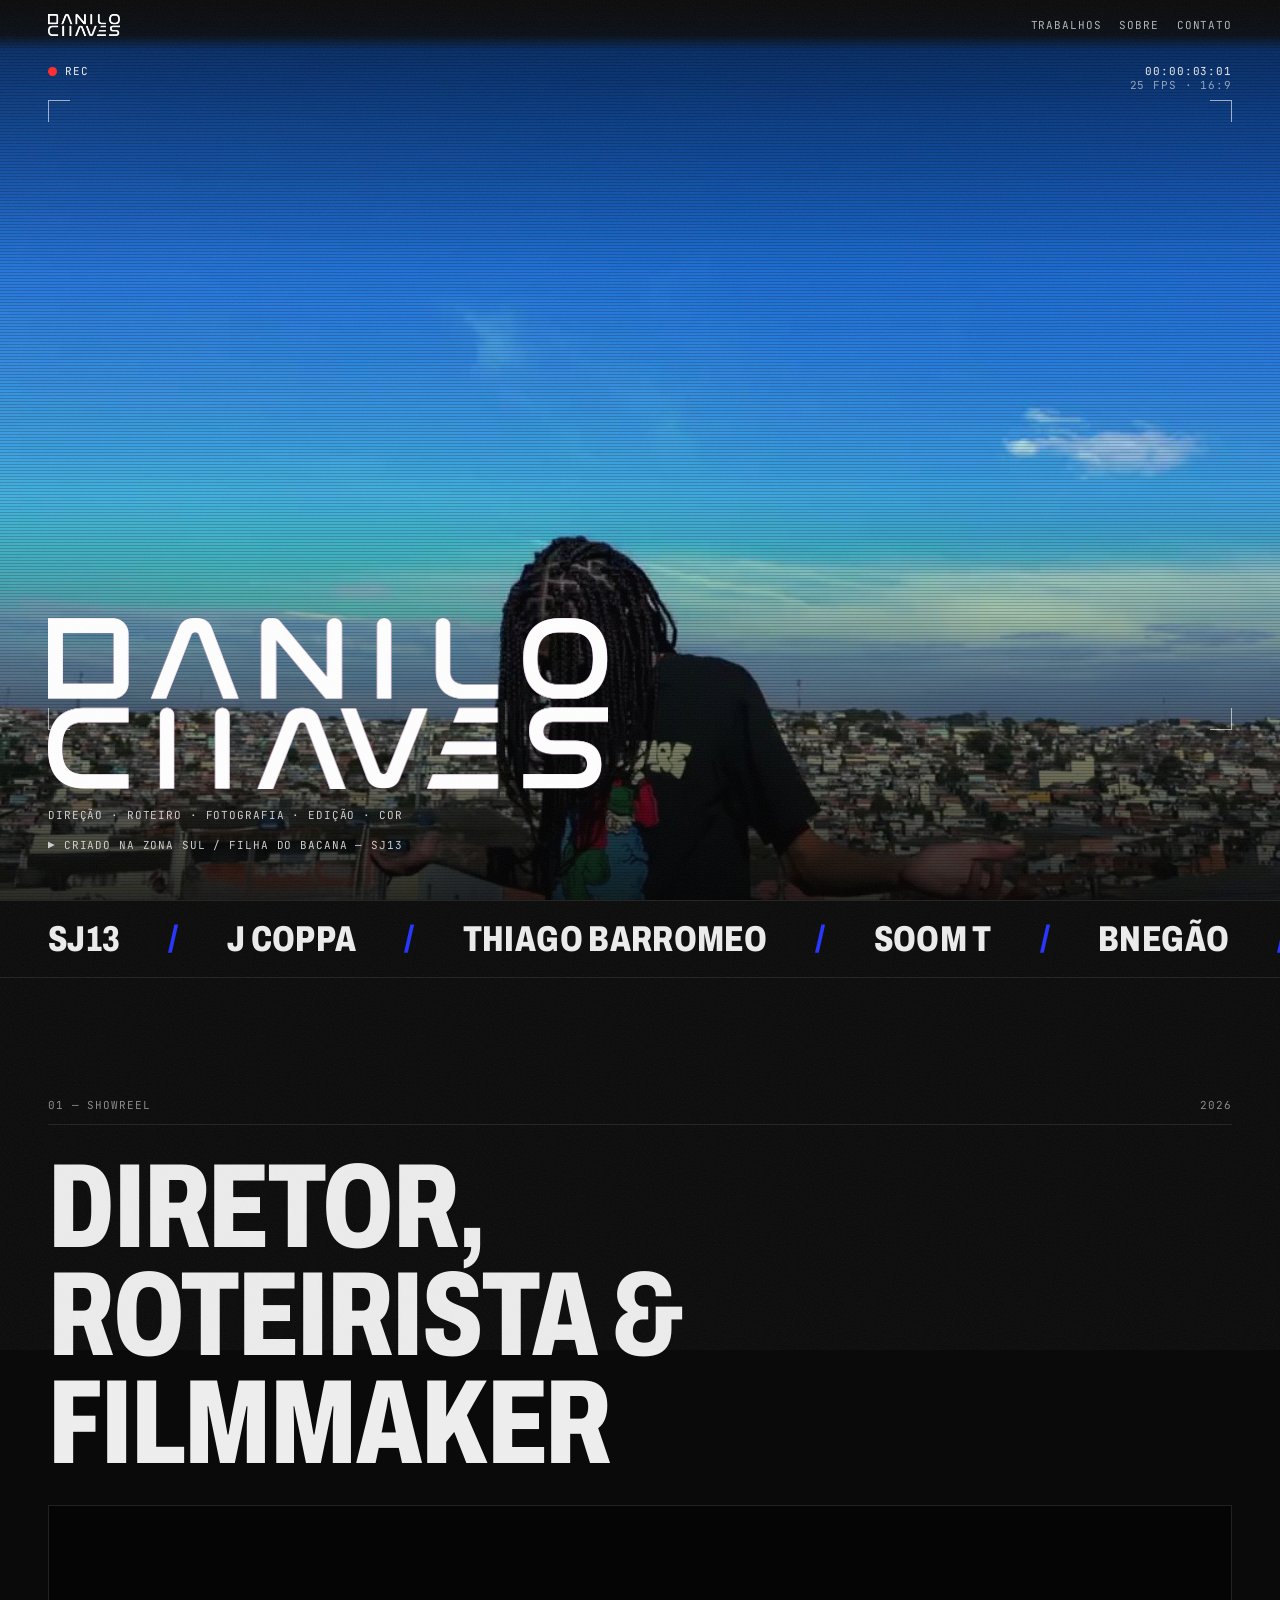
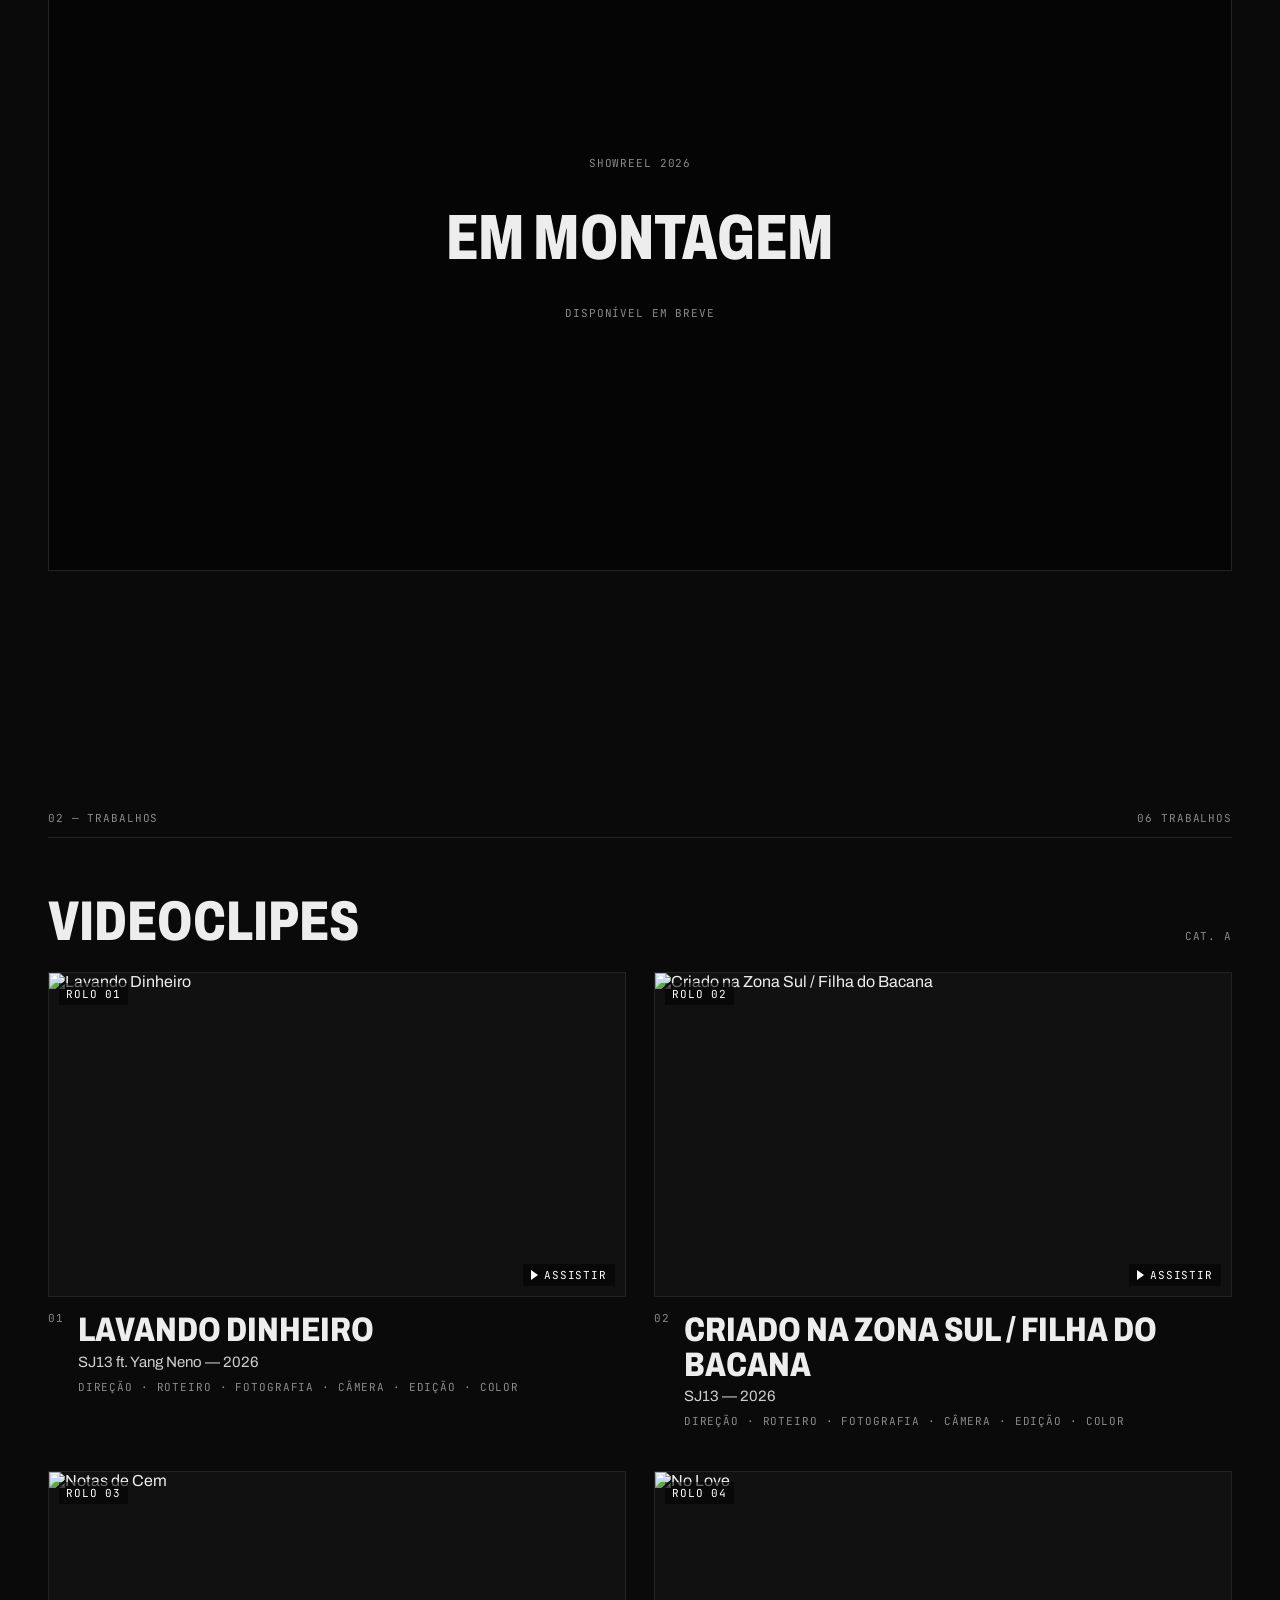
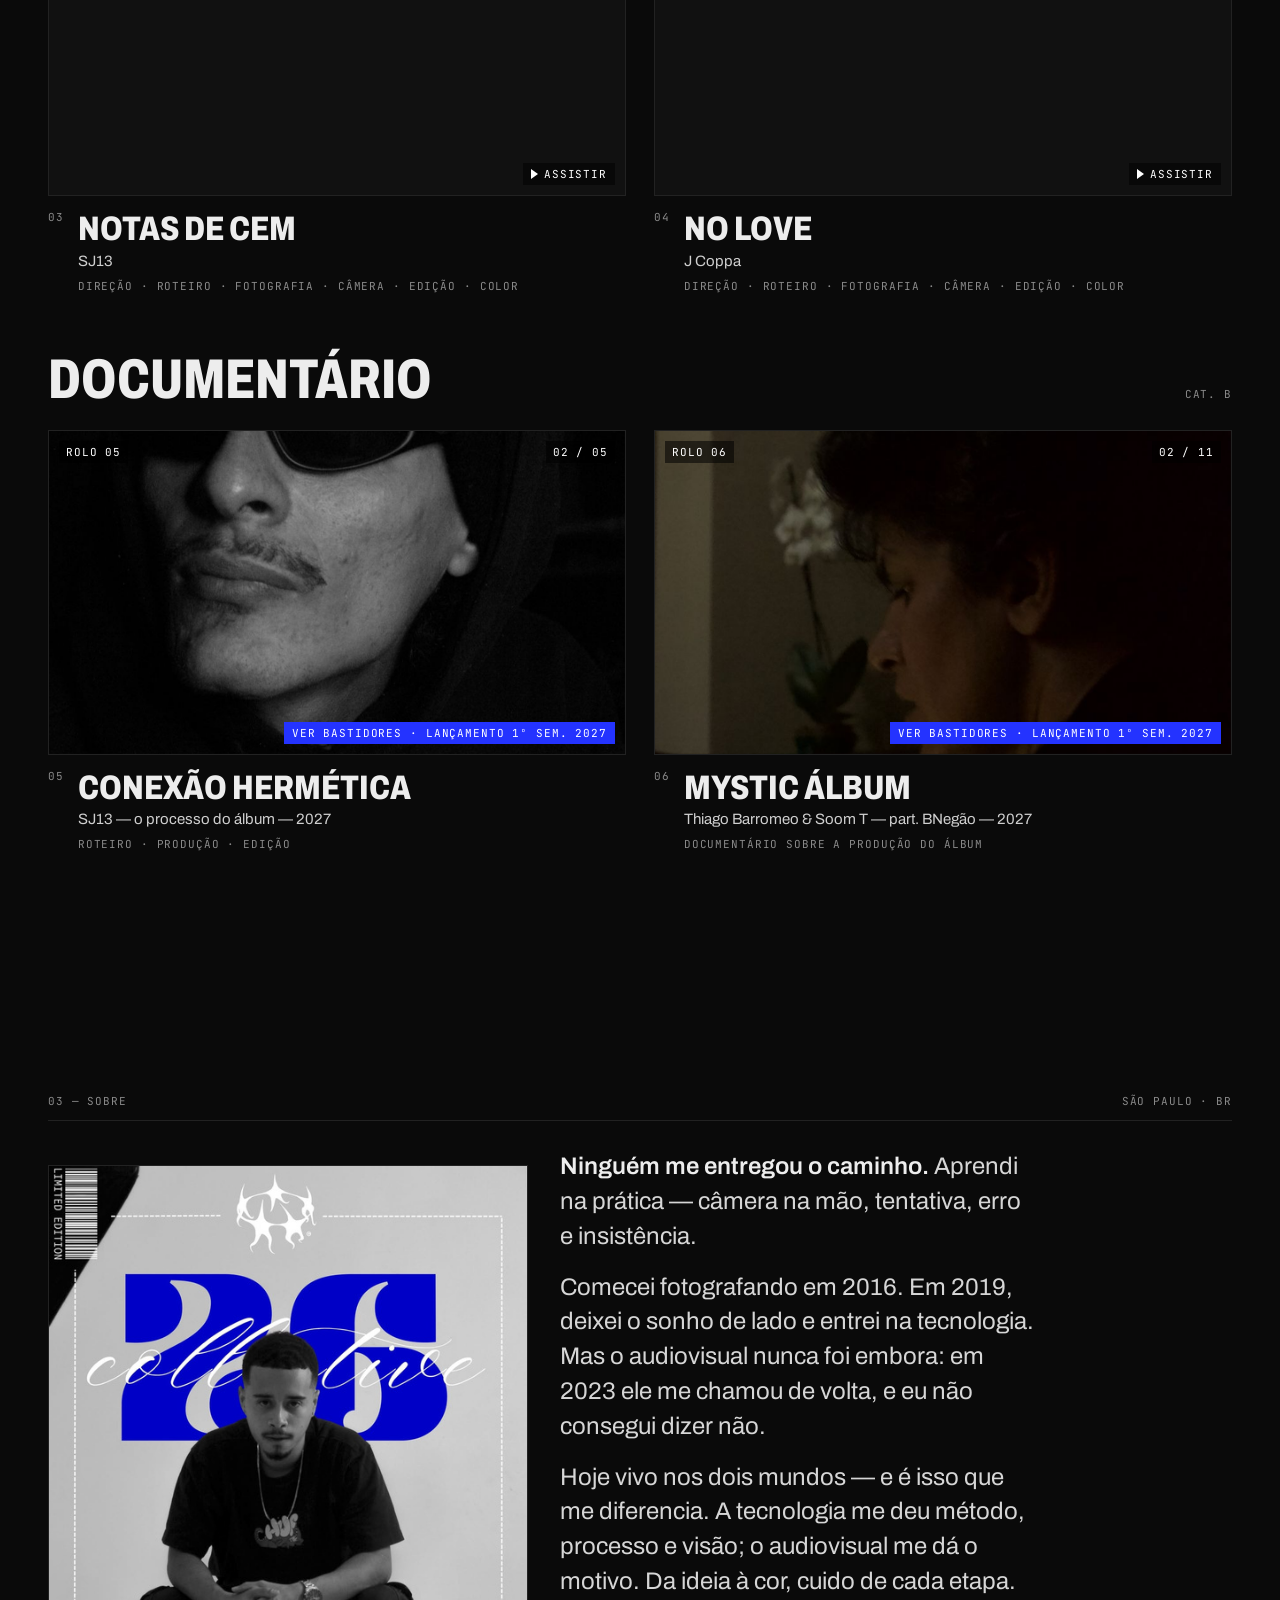
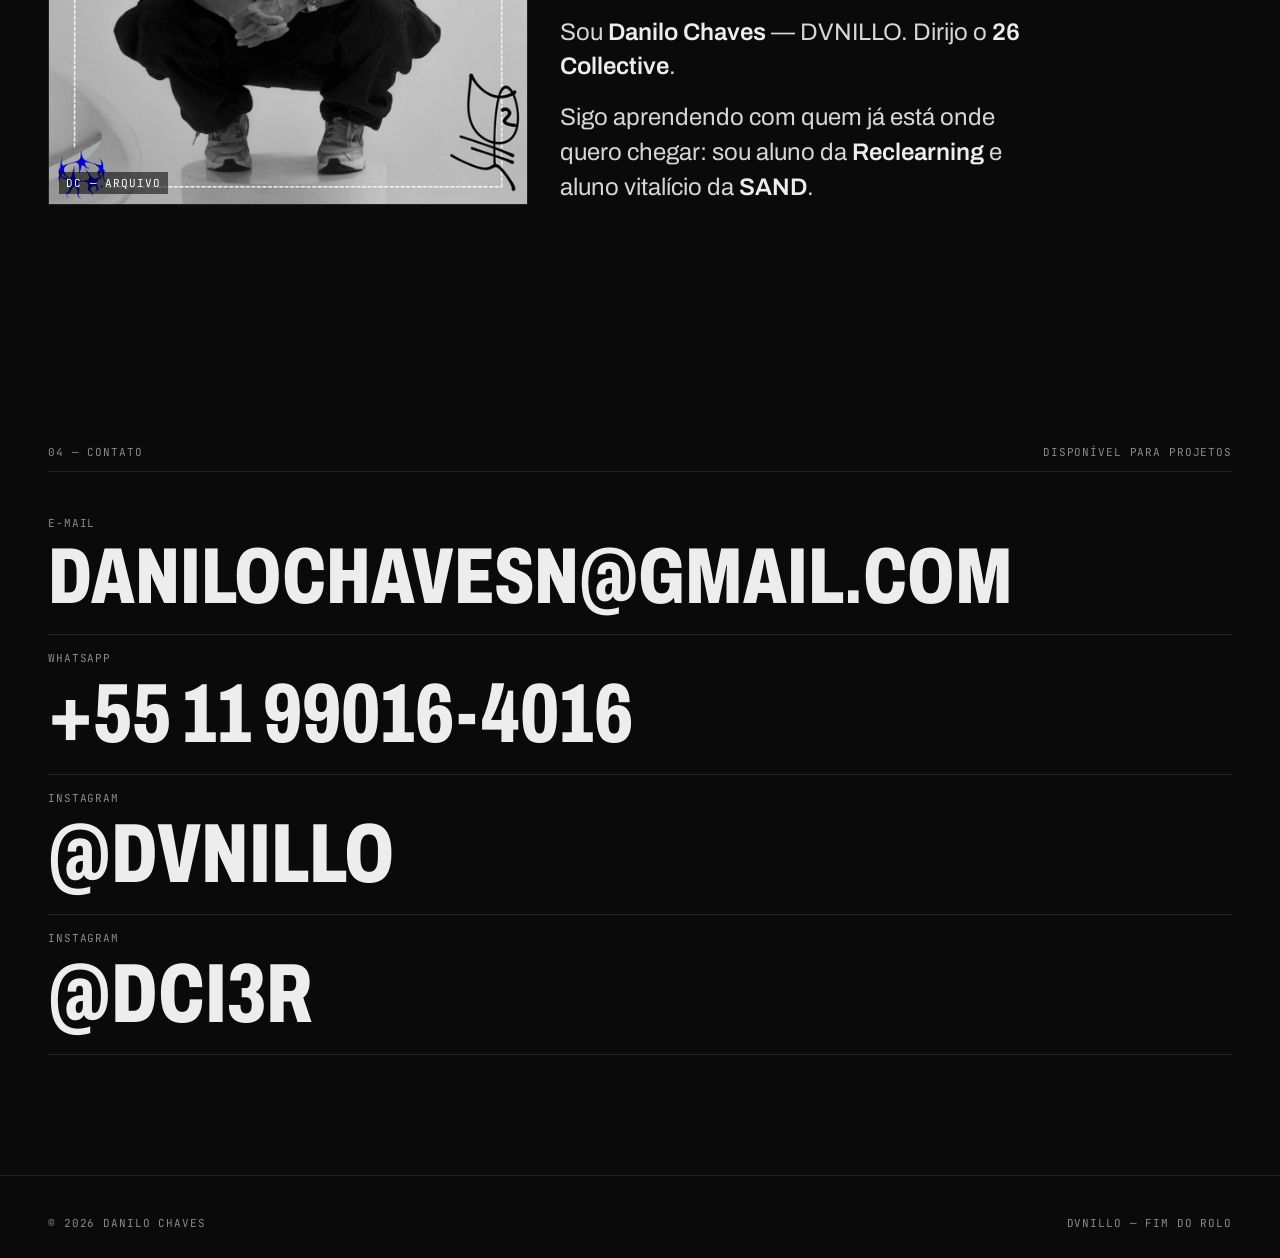
==== commit 61048467: "v2: carrossel de bastidores do Conexão Hermética Co-Authored-By: Claude Opus 5.5 <noreply@anthropic." ====
--- a/v2/index.html
+++ b/v2/index.html
@@ -279,6 +279,7 @@
   ],
   doc: [
     { title:"Conexão Hermética", who:"SJ13 — o processo do álbum", year:"2027", img:"../CONEXAOHERMETICA.png",
+      gallery: Array.from({length:5}, (_,i) => `media/conexao/${String(i+1).padStart(2,'0')}.jpg`),
       roles:"Roteiro · Produção · Edição", soon:"Lançamento 1º sem. 2027" },
     { title:"Mystic Álbum", who:"Thiago Barromeo & Soom T — part. BNegão", year:"2027", img:"../MYSTICALBUM.png",
       gallery: Array.from({length:11}, (_,i) => `media/mystic/${String(i+1).padStart(2,'0')}.jpg`),
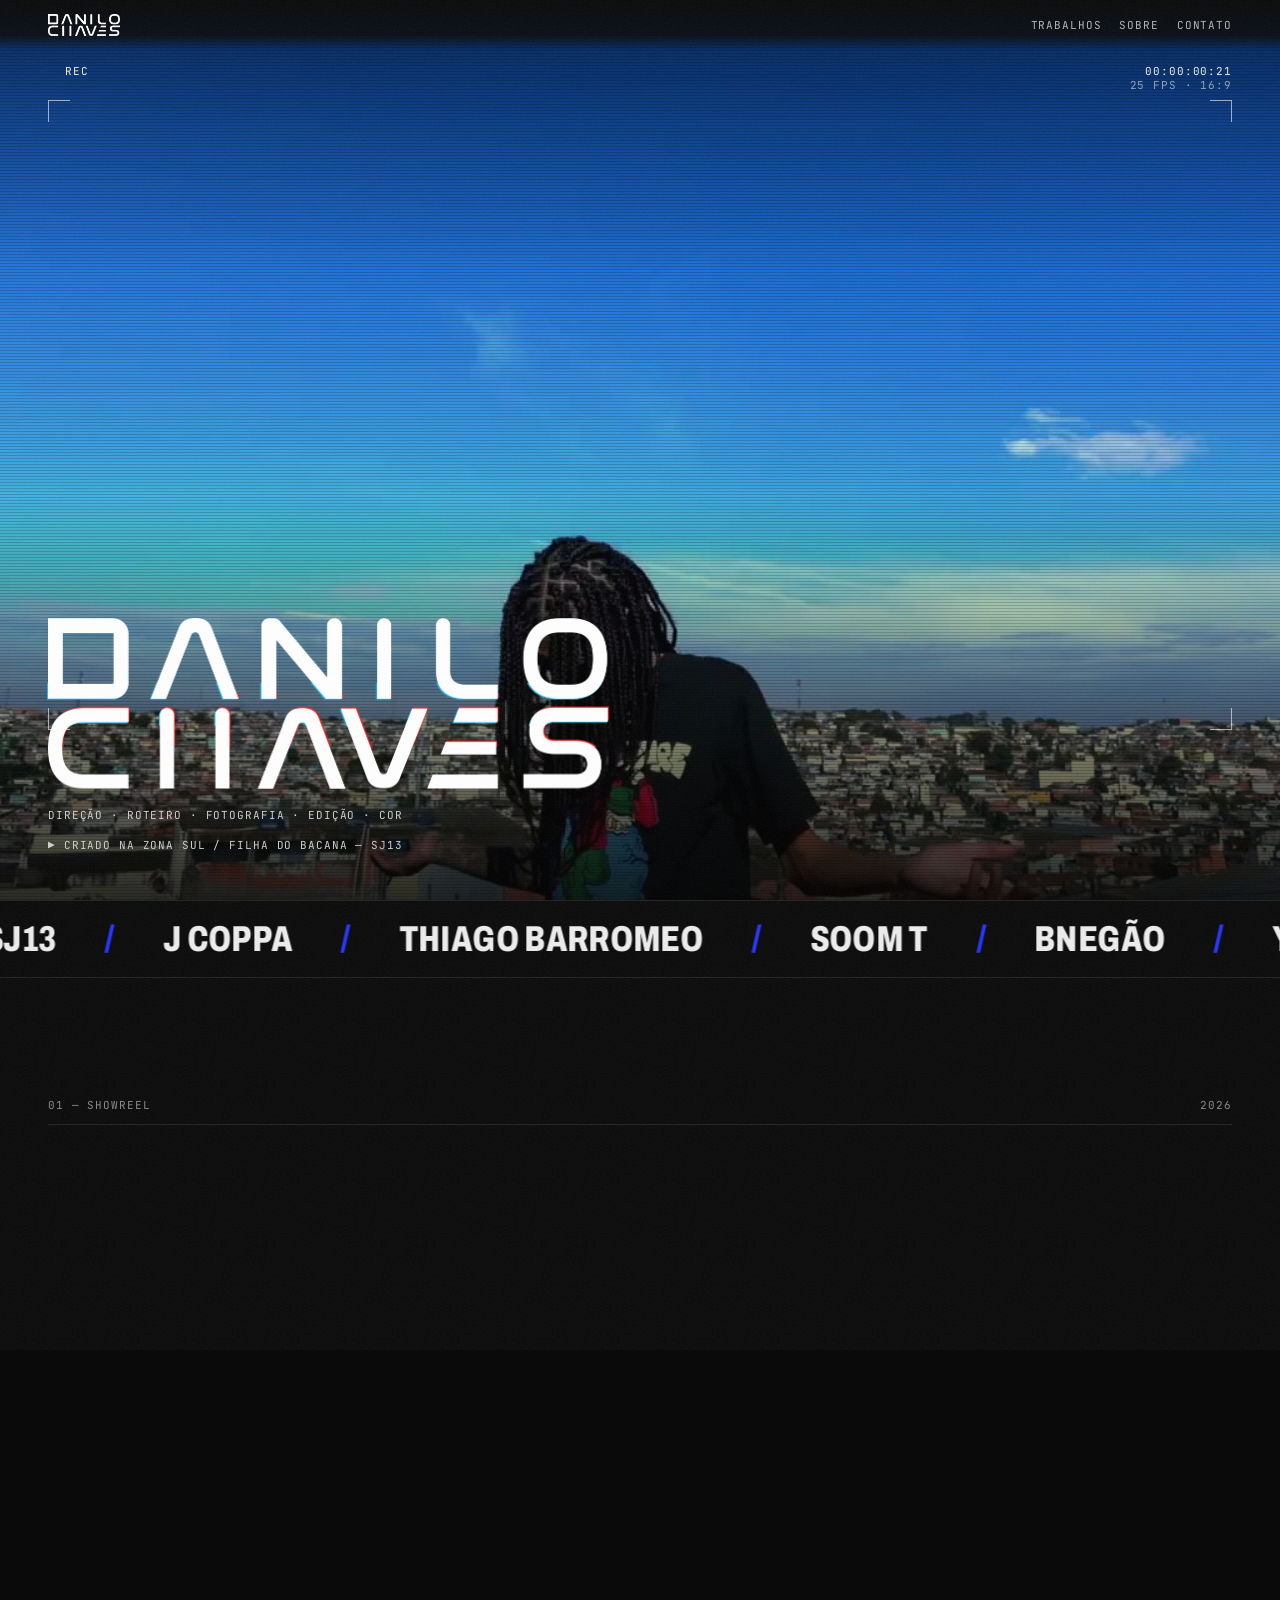
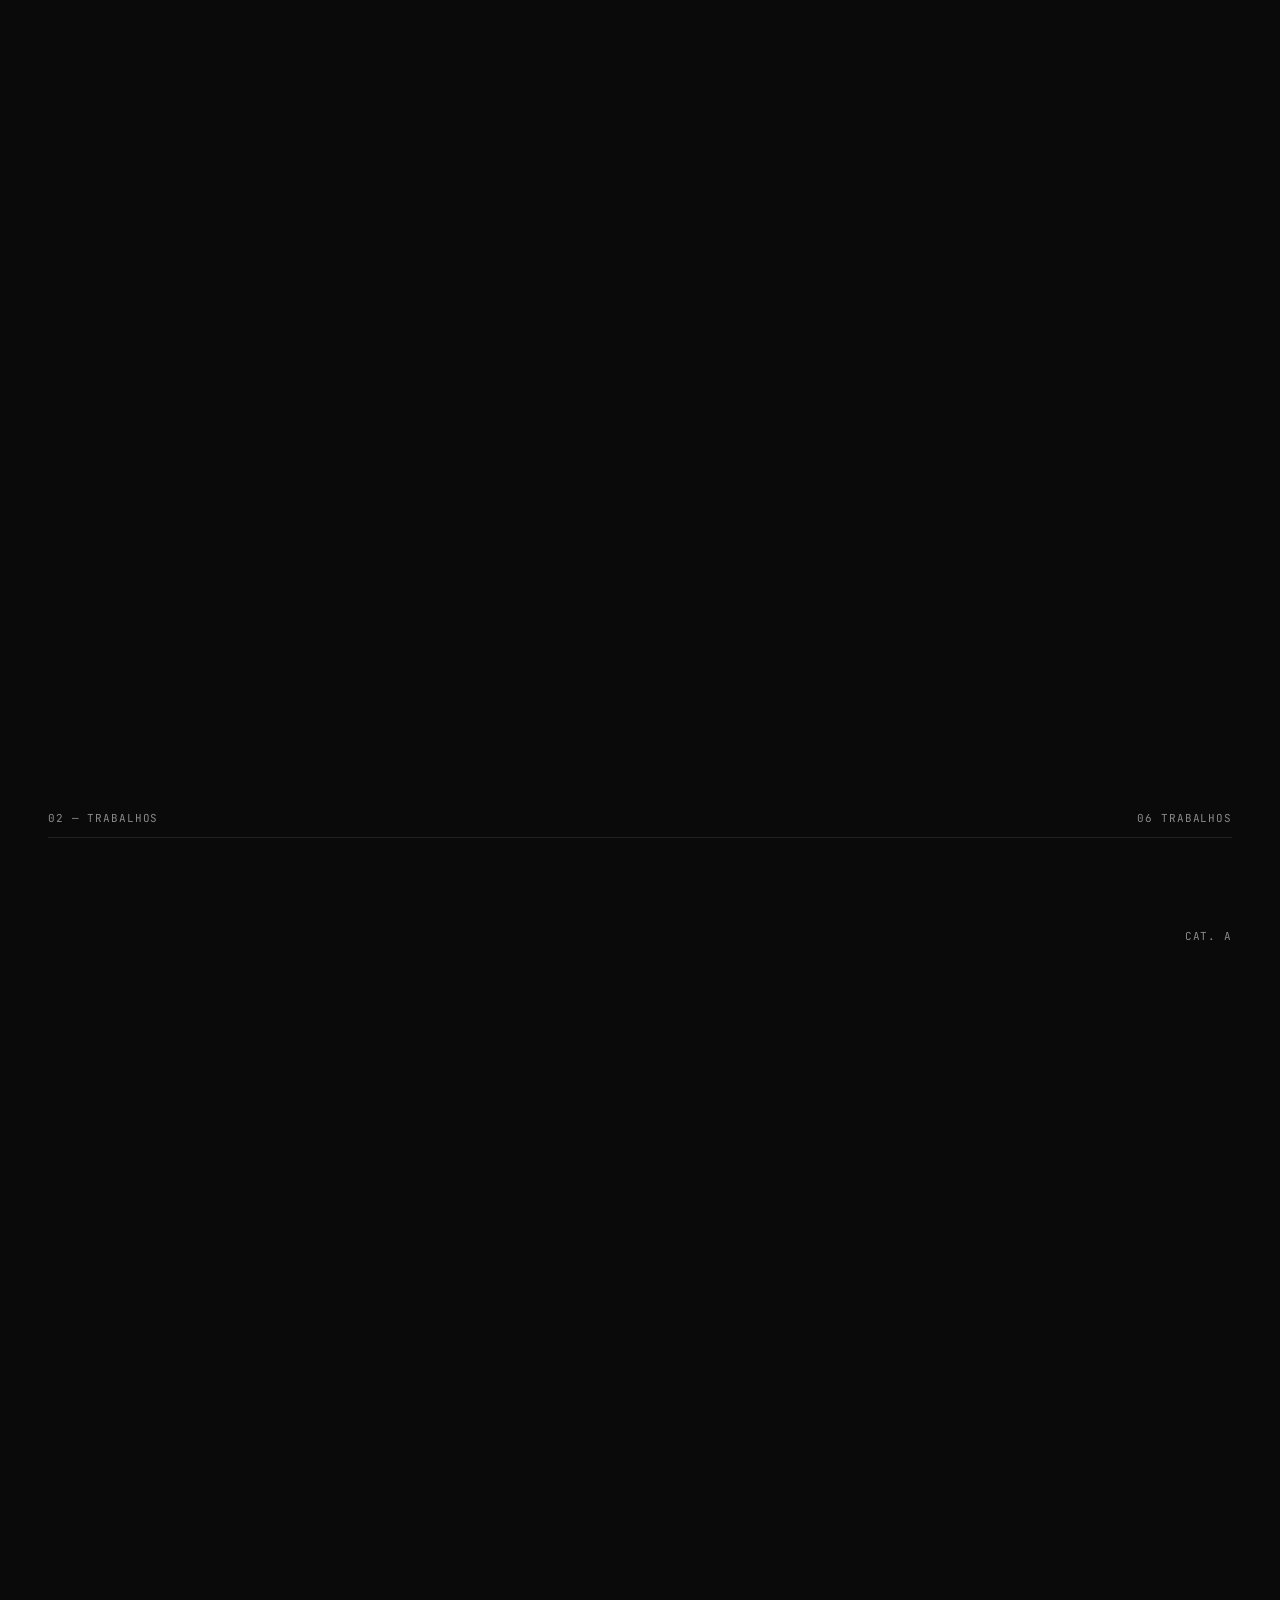
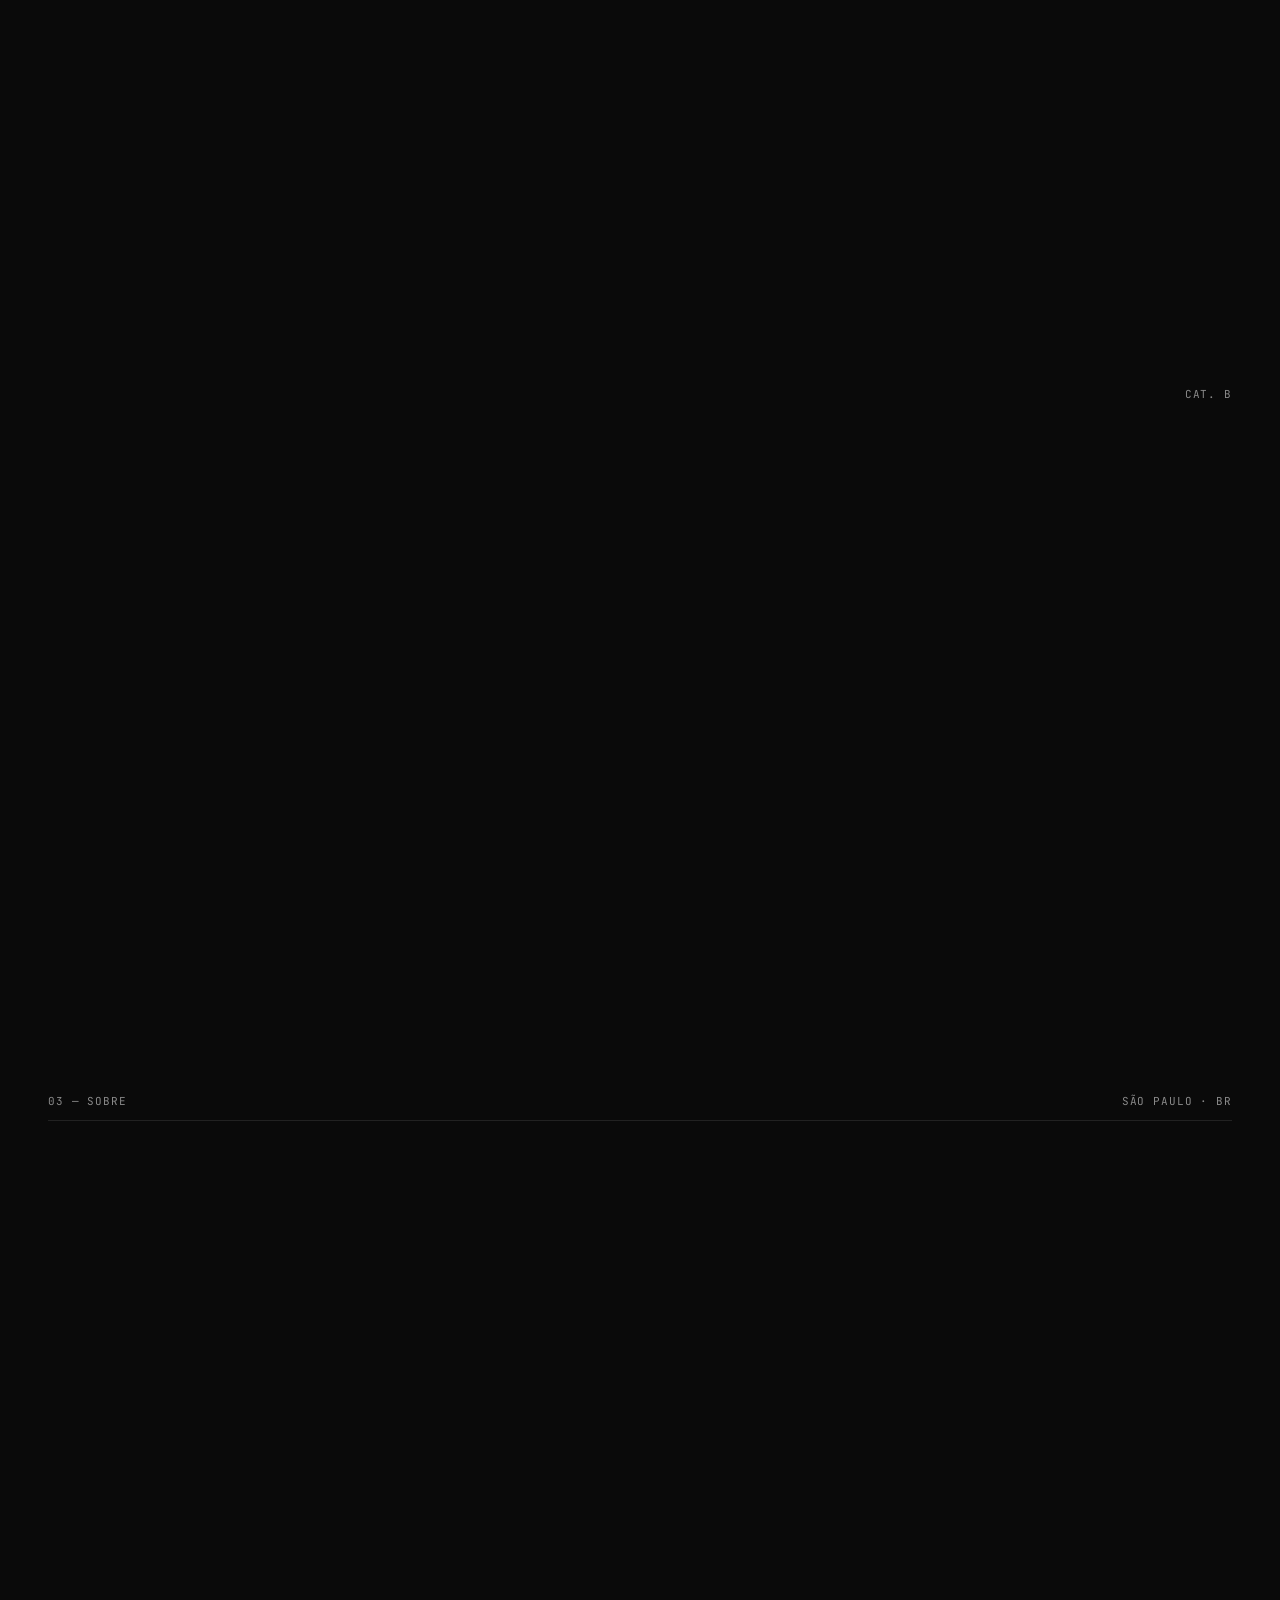
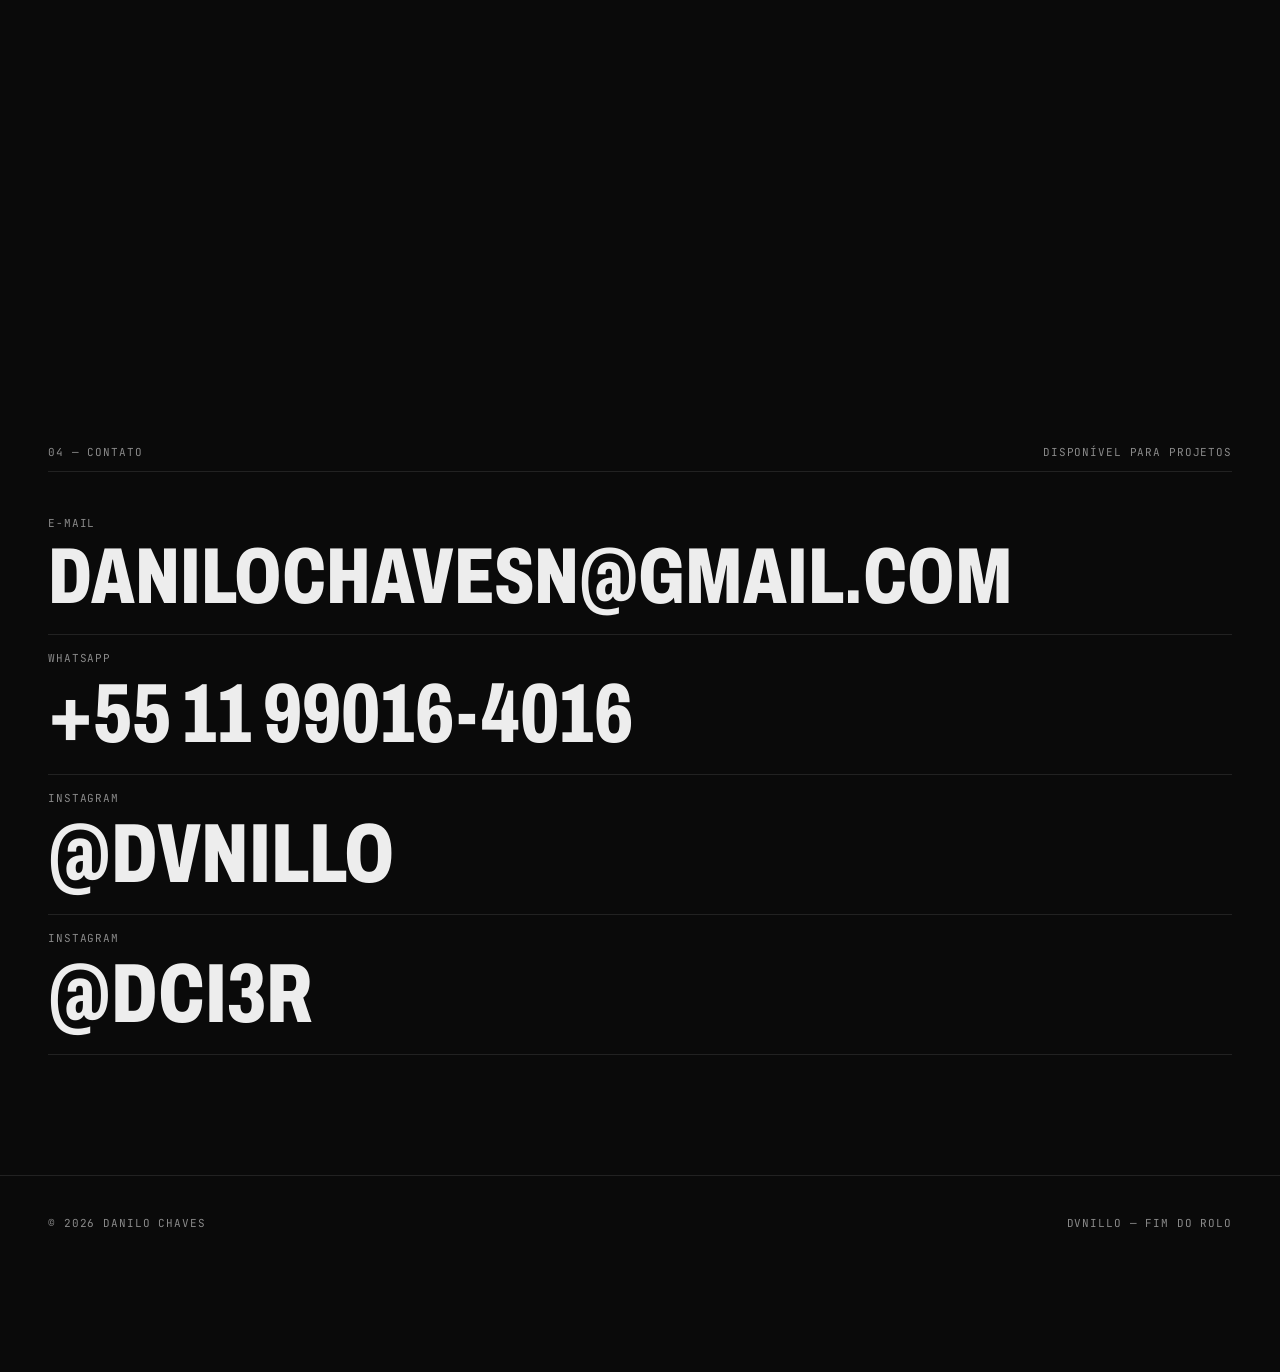
==== commit 8297ea18: "Publica o novo site na raiz; site antigo arquivado em /antigo Co-Authored-By: Claude Opus 5.5 <norep" ====
--- a/v2/index.html
+++ b/v2/index.html
@@ -1,399 +1 @@
-<!DOCTYPE html>
-<html lang="pt-BR">
-<head>
-<meta charset="UTF-8">
-<meta name="viewport" content="width=device-width, initial-scale=1, viewport-fit=cover">
-<title>Danilo Chaves — Direção · Fotografia · Edição</title>
-<meta name="description" content="Danilo Chaves (DVNILLO) — diretor, roteirista e filmmaker. Videoclipes e documentários: ideia, direção, câmera, edição e cor.">
-<meta name="theme-color" content="#0a0a0a">
-<link rel="preconnect" href="https://fonts.googleapis.com">
-<link rel="preconnect" href="https://fonts.gstatic.com" crossorigin>
-<link href="https://fonts.googleapis.com/css2?family=Archivo:wdth,wght@62..125,400..900&family=JetBrains+Mono:wght@400;500&display=swap" rel="stylesheet">
-<style>
-  :root{
-    --bg:#0a0a0a; --fg:#ededed; --mute:#8a8a8a; --line:#222;
-    --blue:#2433ff; --red:#ff2b2b;
-    --sans:"Archivo","Helvetica Neue",Helvetica,Arial,sans-serif;
-    --mono:"JetBrains Mono",ui-monospace,Menlo,monospace;
-    --pad:clamp(18px,4vw,48px);
-  }
-  *{box-sizing:border-box;margin:0;padding:0}
-  html{scroll-behavior:smooth;-webkit-text-size-adjust:100%;overflow-x:clip}
-  body{background:var(--bg);color:var(--fg);font-family:var(--sans);-webkit-font-smoothing:antialiased;overflow-x:hidden}
-  a{color:inherit;text-decoration:none}
-  img{display:block;max-width:100%}
-  .mono{font-family:var(--mono);font-size:11px;letter-spacing:.08em;text-transform:uppercase}
-
-  /* grão de película sobre o site inteiro */
-  body::after{content:"";position:fixed;inset:-50%;pointer-events:none;z-index:90;opacity:.07;
-    background-image:url("data:image/svg+xml,%3Csvg xmlns='http://www.w3.org/2000/svg' width='160' height='160'%3E%3Cfilter id='n'%3E%3CfeTurbulence type='fractalNoise' baseFrequency='.9' numOctaves='2' stitchTiles='stitch'/%3E%3C/filter%3E%3Crect width='100%25' height='100%25' filter='url(%23n)'/%3E%3C/svg%3E");
-    animation:grain .5s steps(4) infinite}
-  @keyframes grain{0%{transform:translate(0,0)}25%{transform:translate(-3%,2%)}50%{transform:translate(2%,-3%)}75%{transform:translate(-2%,-1%)}100%{transform:translate(1%,3%)}}
-
-  /* cabeçalho: fundo próprio para nunca cobrir títulos ao rolar */
-  header{position:fixed;top:0;left:0;right:0;z-index:50;display:flex;justify-content:space-between;align-items:center;
-    padding:calc(env(safe-area-inset-top) + 14px) var(--pad) 14px;
-    background:linear-gradient(#0a0a0a 0%,rgba(10,10,10,.85) 70%,rgba(10,10,10,0));transition:transform .4s}
-  header.hide{transform:translateY(-100%)}
-  header .brand{display:flex;align-items:center;gap:10px}
-  header .brand img{height:22px;width:auto;filter:invert(0)}
-  header nav{display:flex;gap:18px}
-  header nav a{opacity:.75;transition:opacity .2s}
-  header nav a:hover{opacity:1}
-
-  /* HERO */
-  .hero{position:relative;height:100svh;min-height:560px;overflow:hidden;background:#000}
-  .hero .frames{position:absolute;inset:0}
-  .hero .frames img{position:absolute;inset:0;width:100%;height:100%;object-fit:cover;opacity:0;filter:saturate(1.05) contrast(1.05)}
-  .hero .frames img.on{opacity:1;animation:kb 1.6s linear forwards}
-  @keyframes kb{from{transform:scale(1.18) translate(2%,1%)}to{transform:scale(1.02) translate(-1%,-1%)}}
-  .hero .frames.flash::after{content:"";position:absolute;inset:0;background:#fff;opacity:.12;mix-blend-mode:screen}
-  .hero video{position:absolute;inset:0;width:100%;height:100%;object-fit:cover}
-  .hero::before{content:"";position:absolute;inset:0;z-index:2;pointer-events:none;
-    background:linear-gradient(180deg,rgba(0,0,0,.55) 0%,rgba(0,0,0,0) 30%,rgba(0,0,0,0) 55%,rgba(0,0,0,.85) 100%),
-    repeating-linear-gradient(0deg,rgba(0,0,0,.18) 0 1px,transparent 1px 3px)}
-  .hud{position:absolute;z-index:3;inset:0;pointer-events:none;padding:calc(env(safe-area-inset-top) + 64px) var(--pad) var(--pad)}
-  .hud .tl,.hud .tr{position:absolute;top:calc(env(safe-area-inset-top) + 64px)}
-  .hud .tl{left:var(--pad)} .hud .tr{right:var(--pad);text-align:right}
-  .rec{display:inline-flex;align-items:center;gap:8px}
-  .rec i{width:9px;height:9px;border-radius:50%;background:var(--red);animation:blink 1s steps(1) infinite}
-  @keyframes blink{50%{opacity:0}}
-  .corner{position:absolute;width:22px;height:22px;border-color:rgba(255,255,255,.6);border-style:solid}
-  .c1{top:calc(env(safe-area-inset-top) + 100px);left:var(--pad);border-width:1px 0 0 1px}
-  .c2{top:calc(env(safe-area-inset-top) + 100px);right:var(--pad);border-width:1px 1px 0 0}
-  .c3{bottom:170px;left:var(--pad);border-width:0 0 1px 1px}
-  .c4{bottom:170px;right:var(--pad);border-width:0 1px 1px 0}
-  .hero .title{position:absolute;z-index:4;left:var(--pad);right:var(--pad);bottom:calc(var(--pad) + env(safe-area-inset-bottom))}
-  .hero .title img{width:min(560px,78vw);height:auto}
-  .hero .title p{margin-top:16px;color:#cfcfcf}
-  .hero .clipname{margin-top:6px;color:var(--mute)}
-
-  /* glitch RGB no logo (assinatura DVNILLO) */
-  .glitch{position:relative;display:inline-block}
-  .glitch img{position:relative;z-index:1}
-  .glitch img.r,.glitch img.c{position:absolute;inset:0;z-index:0;opacity:0;mix-blend-mode:screen}
-  .glitch img.r{filter:brightness(0) saturate(100%) invert(22%) sepia(98%) saturate(7000%) hue-rotate(355deg)}
-  .glitch img.c{filter:brightness(0) saturate(100%) invert(62%) sepia(90%) saturate(2000%) hue-rotate(160deg)}
-  .glitch.go img.r{opacity:.9;animation:gr .35s steps(2) 1}
-  .glitch.go img.c{opacity:.9;animation:gc .35s steps(2) 1}
-  .glitch.go img.base{animation:gb .35s steps(3) 1}
-  @keyframes gr{0%{transform:translate(-6px,1px);clip-path:inset(10% 0 55% 0)}50%{transform:translate(5px,-2px);clip-path:inset(60% 0 8% 0)}100%{transform:translate(-3px,0);clip-path:inset(30% 0 40% 0)}}
-  @keyframes gc{0%{transform:translate(6px,-1px);clip-path:inset(50% 0 20% 0)}50%{transform:translate(-5px,2px);clip-path:inset(5% 0 70% 0)}100%{transform:translate(3px,0);clip-path:inset(70% 0 5% 0)}}
-  @keyframes gb{0%{transform:translateX(2px)}50%{transform:translateX(-2px)}100%{transform:none}}
-
-  /* faixa de artistas */
-  .marquee{border-top:1px solid var(--line);border-bottom:1px solid var(--line);overflow:hidden;white-space:nowrap;padding:18px 0}
-  .marquee .track{display:inline-flex;gap:48px;padding-left:48px;animation:mq 28s linear infinite}
-  .marquee span{font-weight:800;font-stretch:75%;font-size:clamp(22px,4vw,36px);text-transform:uppercase;letter-spacing:.01em}
-  .marquee em{font-style:normal;color:var(--blue)}
-  @keyframes mq{to{transform:translateX(-50%)}}
-
-  section{padding:clamp(64px,10vw,120px) var(--pad)}
-  .label{display:flex;justify-content:space-between;color:var(--mute);border-bottom:1px solid var(--line);padding-bottom:12px;margin-bottom:28px}
-  h2{font-weight:800;font-stretch:70%;text-transform:uppercase;font-size:clamp(44px,11vw,120px);line-height:.9;letter-spacing:-.01em}
-
-  /* showreel */
-  .reel{margin-top:28px;position:relative;aspect-ratio:16/9;border:1px solid var(--line);display:grid;place-items:center;overflow:hidden;background:#050505}
-  .reel .mono{color:var(--mute);text-align:center;line-height:2}
-  .reel b{display:block;font-family:var(--sans);font-weight:800;font-stretch:70%;font-size:clamp(28px,7vw,64px);color:var(--fg);letter-spacing:0}
-
-  /* trabalhos */
-  .cat{margin-top:56px}
-  .cat:first-of-type{margin-top:0}
-  .cat-head{display:flex;align-items:baseline;justify-content:space-between;gap:16px;margin-bottom:22px}
-  .cat-head h3{font-weight:800;font-stretch:75%;text-transform:uppercase;font-size:clamp(28px,6vw,56px);line-height:1}
-  .grid{display:grid;grid-template-columns:1fr;gap:36px}
-  @media(min-width:820px){.grid{grid-template-columns:1fr 1fr;gap:40px 28px}}
-  .work{cursor:pointer;display:block}
-  .work .thumb{position:relative;aspect-ratio:16/9;overflow:hidden;background:#111;border:1px solid var(--line)}
-  .work .thumb img{width:100%;height:100%;object-fit:cover;transition:transform 1s cubic-bezier(.16,1,.3,1)}
-  .work:hover .thumb img{transform:scale(1.04)}
-  .work .tc{position:absolute;left:10px;top:10px;color:#fff;background:rgba(0,0,0,.55);padding:4px 7px}
-  .work .play{position:absolute;right:10px;bottom:10px;color:#fff;background:rgba(0,0,0,.55);padding:4px 8px;display:flex;align-items:center;gap:6px}
-  .work .play::before{content:"";width:0;height:0;border-left:7px solid #fff;border-top:5px solid transparent;border-bottom:5px solid transparent}
-  .work .soon{background:var(--blue)}
-  .work .soon::before{display:none}
-  .slides{position:absolute;inset:0}
-  .slides img{position:absolute;inset:0;width:100%;height:100%;object-fit:cover;object-position:50% 30%;opacity:0;transition:opacity .5s}
-  .slides img.on{opacity:1;animation:kb 3s linear forwards}
-  .work .count{position:absolute;right:10px;top:10px;color:#fff;background:rgba(0,0,0,.55);padding:4px 7px}
-  .gal{display:flex;gap:12px;overflow-x:auto;scroll-snap-type:x mandatory;width:100%;height:min(82svh,100%);-webkit-overflow-scrolling:touch;scrollbar-width:none}
-  .gal::-webkit-scrollbar{display:none}
-  .gal img{height:100%;width:auto;max-width:88vw;object-fit:contain;scroll-snap-align:center;flex:none}
-  .modal .box.g{aspect-ratio:auto;height:82svh;background:none;display:flex;align-items:center}
-  .modal .gcount{position:absolute;left:var(--pad);right:120px;line-height:1.6;top:calc(env(safe-area-inset-top) + 22px);color:#fff}
-  .meta{display:grid;grid-template-columns:auto 1fr;gap:4px 14px;margin-top:14px}
-  .meta .n{color:var(--mute)}
-  .work h4{font-weight:800;font-stretch:80%;text-transform:uppercase;font-size:clamp(22px,4.6vw,34px);line-height:1.02;margin-top:2px}
-  .work .who{color:#cfcfcf;margin-top:6px;font-size:15px}
-  .work .roles{color:var(--mute);margin-top:8px;line-height:1.7}
-
-  /* sobre */
-  .about{display:grid;gap:32px}
-  @media(min-width:820px){.about{grid-template-columns:5fr 7fr;align-items:end}}
-  .about figure{position:relative;border:1px solid var(--line)}
-  .about figure img{width:100%;aspect-ratio:3/4;object-fit:cover}
-  .about figcaption{position:absolute;left:10px;bottom:10px;color:#fff;background:rgba(0,0,0,.55);padding:4px 7px}
-  .about p{font-size:clamp(18px,2.4vw,24px);line-height:1.45;color:#d6d6d6;max-width:34ch}
-  .about p + p{margin-top:16px}
-  .about strong{color:var(--fg);font-weight:600}
-  .about .edu{margin-top:24px;color:var(--mute)}
-
-  /* contato */
-  .contact a.big{display:block;font-weight:800;font-stretch:70%;font-size:clamp(30px,8vw,84px);text-transform:uppercase;line-height:1;overflow-wrap:anywhere;border-bottom:1px solid var(--line);padding:18px 0;transition:color .2s}
-  .contact a.big:hover{color:var(--blue)}
-  .contact a.big small{display:block;font-family:var(--mono);font-size:11px;letter-spacing:.08em;color:var(--mute);font-weight:400;margin-bottom:8px}
-
-  footer{padding:40px var(--pad) calc(28px + env(safe-area-inset-bottom));border-top:1px solid var(--line);display:flex;justify-content:space-between;gap:12px;color:var(--mute);flex-wrap:wrap}
-
-  /* player */
-  .modal{position:fixed;inset:0;z-index:100;background:rgba(0,0,0,.94);display:none;align-items:center;justify-content:center;padding:var(--pad)}
-  .modal.open{display:flex}
-  .modal .box{width:min(1200px,100%);aspect-ratio:16/9;background:#000}
-  .modal iframe{width:100%;height:100%;border:0}
-  .modal button{position:absolute;top:calc(env(safe-area-inset-top) + 16px);right:var(--pad);background:none;border:1px solid #444;color:#fff;padding:8px 12px;cursor:pointer}
-
-  .reveal{opacity:0;transform:translateY(24px);transition:opacity .9s cubic-bezier(.16,1,.3,1),transform .9s cubic-bezier(.16,1,.3,1)}
-  .reveal.in{opacity:1;transform:none}
-
-  @media (prefers-reduced-motion:reduce){
-    *{animation:none!important;transition:none!important}
-    .reveal{opacity:1;transform:none}
-  }
-</style>
-</head>
-<body>
-
-<header id="hdr">
-  <a href="#top" class="brand" aria-label="Início"><img src="../logodanilo.png" alt="Danilo Chaves"></a>
-  <nav class="mono">
-    <a href="#trabalhos">Trabalhos</a>
-    <a href="#sobre">Sobre</a>
-    <a href="#contato">Contato</a>
-  </nav>
-</header>
-
-<!-- ABERTURA: troca de quadros como montagem; será substituída pelo vídeo de abertura quando chegar -->
-<div class="hero" id="top">
-  <div class="frames" id="frames"></div>
-  <video id="herovid" muted playsinline autoplay loop preload="auto" poster="media/hero_h.jpg"></video>
-  <div class="hud mono" aria-hidden="true">
-    <div class="tl"><span class="rec"><i></i>REC</span></div>
-    <div class="tr"><span id="tc">00:00:00:00</span><br><span style="opacity:.6" id="fmt">25 FPS · 16:9</span></div>
-    <span class="corner c1"></span><span class="corner c2"></span><span class="corner c3"></span><span class="corner c4"></span>
-  </div>
-  <div class="title">
-    <div class="glitch" id="glitch">
-      <img class="r" src="../logodanilo.png" alt="" aria-hidden="true">
-      <img class="c" src="../logodanilo.png" alt="" aria-hidden="true">
-      <img class="base" src="../logodanilo.png" alt="Danilo Chaves">
-    </div>
-    <p class="mono">Direção · Roteiro · Fotografia · Edição · Cor</p>
-    <p class="mono clipname" id="clipname">&nbsp;</p>
-  </div>
-</div>
-
-<div class="marquee" aria-label="Artistas">
-  <div class="track" id="track">
-    <span>SJ13</span><span><em>/</em></span>
-    <span>J Coppa</span><span><em>/</em></span>
-    <span>Thiago Barromeo</span><span><em>/</em></span>
-    <span>Soom T</span><span><em>/</em></span>
-    <span>BNegão</span><span><em>/</em></span>
-    <span>Yang Neno</span><span><em>/</em></span>
-    <span>26 Collective</span><span><em>/</em></span>
-  </div>
-</div>
-
-<!-- SHOWREEL (provisório até o reel ficar pronto) -->
-<section id="reel">
-  <div class="label mono"><span>01 — Showreel</span><span>2026</span></div>
-  <h2 class="reveal">Diretor,<br>roteirista &amp;<br>filmmaker</h2>
-  <div class="reel reveal">
-    <div class="mono">Showreel 2026<b>Em montagem</b>Disponível em breve</div>
-  </div>
-</section>
-
-<section id="trabalhos">
-  <div class="label mono"><span>02 — Trabalhos</span><span id="count"></span></div>
-
-  <div class="cat">
-    <div class="cat-head"><h3 class="reveal">Videoclipes</h3><span class="mono" style="color:var(--mute)">Cat. A</span></div>
-    <div class="grid" id="g-clipes"></div>
-  </div>
-
-  <div class="cat">
-    <div class="cat-head"><h3 class="reveal">Documentário</h3><span class="mono" style="color:var(--mute)">Cat. B</span></div>
-    <div class="grid" id="g-doc"></div>
-  </div>
-</section>
-
-<section id="sobre">
-  <div class="label mono"><span>03 — Sobre</span><span>São Paulo · BR</span></div>
-  <div class="about">
-    <figure class="reveal">
-      <img src="../DANILOPROFILE.png" alt="Danilo Chaves">
-      <figcaption class="mono">DC — Arquivo</figcaption>
-    </figure>
-    <div class="reveal">
-      <p><strong>Ninguém me entregou o caminho.</strong> Aprendi na prática — câmera na mão, tentativa, erro e insistência.</p>
-      <p>Comecei fotografando em 2016. Em 2019, deixei o sonho de lado e entrei na tecnologia. Mas o audiovisual nunca foi embora: em 2023 ele me chamou de volta, e eu não consegui dizer não.</p>
-      <p>Hoje vivo nos dois mundos — e é isso que me diferencia. A tecnologia me deu método, processo e visão; o audiovisual me dá o motivo. Da ideia à cor, cuido de cada etapa.</p>
-      <p>Sou <strong>Danilo Chaves</strong> — DVNILLO. Dirijo o <strong>26 Collective</strong>.</p>
-      <p>Sigo aprendendo com quem já está onde quero chegar: sou aluno da <strong>Reclearning</strong> e aluno vitalício da <strong>SAND</strong>.</p>
-    </div>
-  </div>
-</section>
-
-<section id="contato" class="contact">
-  <div class="label mono"><span>04 — Contato</span><span>Disponível para projetos</span></div>
-  <a class="big" href="mailto:danilochavesn@gmail.com" style="font-size:clamp(22px,6.2vw,84px)"><small>E-mail</small>danilochavesn@gmail.com</a>
-  <a class="big" href="https://wa.me/5511990164016" target="_blank" rel="noopener"><small>WhatsApp</small>+55 11 99016-4016</a>
-  <a class="big" href="https://instagram.com/dvnillo" target="_blank" rel="noopener"><small>Instagram</small>@dvnillo</a>
-  <a class="big" href="https://instagram.com/dci3r" target="_blank" rel="noopener"><small>Instagram</small>@dci3r</a>
-</section>
-
-<footer class="mono">
-  <span>© <span id="yr">2026</span> Danilo Chaves</span>
-  <span>DVNILLO — Fim do rolo</span>
-</footer>
-
-<div class="modal" id="modal" role="dialog" aria-modal="true" aria-label="Player">
-  <button class="mono" id="close">Fechar ✕</button>
-  <div class="box" id="box"></div>
-</div>
-
-<script>
-/* ---- DADOS: edite aqui para adicionar/alterar trabalhos ---- */
-const yt = id => `https://i.ytimg.com/vi/${id}/maxresdefault.jpg`;
-const WORKS = {
-  clipes: [
-    { title:"Lavando Dinheiro", who:"SJ13 ft. Yang Neno", year:"2026", yt:"EEyaq8__-ZI",
-      roles:"Direção · Roteiro · Fotografia · Câmera · Edição · Color" },
-    { title:"Criado na Zona Sul / Filha do Bacana", who:"SJ13", year:"2026", yt:"nA3QzhgCQ_M",
-      roles:"Direção · Roteiro · Fotografia · Câmera · Edição · Color" },
-    { title:"Notas de Cem", who:"SJ13", year:"", yt:"SVLiYK8PXEo",
-      roles:"Direção · Roteiro · Fotografia · Câmera · Edição · Color" },
-    { title:"No Love", who:"J Coppa", year:"", yt:"DdKAeju9Q0U",
-      roles:"Direção · Roteiro · Fotografia · Câmera · Edição · Color" },
-  ],
-  doc: [
-    { title:"Conexão Hermética", who:"SJ13 — o processo do álbum", year:"2027", img:"../CONEXAOHERMETICA.png",
-      gallery: Array.from({length:5}, (_,i) => `media/conexao/${String(i+1).padStart(2,'0')}.jpg`),
-      roles:"Roteiro · Produção · Edição", soon:"Lançamento 1º sem. 2027" },
-    { title:"Mystic Álbum", who:"Thiago Barromeo & Soom T — part. BNegão", year:"2027", img:"../MYSTICALBUM.png",
-      gallery: Array.from({length:11}, (_,i) => `media/mystic/${String(i+1).padStart(2,'0')}.jpg`),
-      roles:"Documentário sobre a produção do álbum", soon:"Lançamento 1º sem. 2027" },
-  ]
-};
-
-/* ---- cards ---- */
-let n = 0;
-function card(w){
-  n++;
-  const el = document.createElement(w.yt ? 'a' : 'div');
-  el.className = 'work reveal';
-  if (w.yt){ el.href = `https://youtu.be/${w.yt}`; el.dataset.yt = w.yt; }
-  const src = w.yt ? yt(w.yt) : w.img;
-  if (w.gallery){ el.dataset.gallery = '1'; el._gallery = w.gallery; el.setAttribute('role','button'); el.tabIndex = 0; }
-  const tag = w.yt ? `<span class="play mono">Assistir</span>` : w.gallery ? `<span class="play soon mono">Ver bastidores · ${w.soon}</span>` : (w.soon ? `<span class="play soon mono">${w.soon}</span>` : '');
-  el.innerHTML = `
-    <div class="thumb">
-      ${w.gallery ? `<div class="slides">${w.gallery.map((g,i)=>`<img loading="lazy" src="${g}" alt="${w.title} — bastidor ${i+1}"${i===0?' class="on"':''}>`).join('')}</div><span class="count mono">01 / ${String(w.gallery.length).padStart(2,'0')}</span>` : ''}
-      <img loading="lazy" src="${src}" alt="${w.title}" ${w.gallery ? 'style="display:none"' : ''} ${w.yt ? `onerror="this.onerror=null;this.src='https://i.ytimg.com/vi/${w.yt}/hqdefault.jpg'"` : ''}>
-      <span class="tc mono">ROLO ${String(n).padStart(2,'0')}</span>${tag}
-    </div>
-    <div class="meta">
-      <span class="mono n">${String(n).padStart(2,'0')}</span>
-      <div>
-        <h4>${w.title}</h4>
-        <div class="who">${w.who}${w.year ? ' — ' + w.year : ''}</div>
-        <div class="roles mono">${w.roles}</div>
-      </div>
-    </div>`;
-  return el;
-}
-WORKS.clipes.forEach(w => document.getElementById('g-clipes').appendChild(card(w)));
-WORKS.doc.forEach(w => document.getElementById('g-doc').appendChild(card(w)));
-document.getElementById('count').textContent = String(n).padStart(2,'0') + ' trabalhos';
-
-/* ---- carrossel do Mystic ---- */
-document.querySelectorAll('[data-gallery]').forEach(card => {
-  const imgs = card.querySelectorAll('.slides img'), cnt = card.querySelector('.count'); let i = 0;
-  setInterval(() => {
-    imgs[i].classList.remove('on'); i = (i + 1) % imgs.length;
-    imgs[i].classList.remove('on'); void imgs[i].offsetWidth; imgs[i].classList.add('on');
-    cnt.textContent = String(i+1).padStart(2,'0') + ' / ' + String(imgs.length).padStart(2,'0');
-  }, 2600);
-});
-/* ---- player em tela cheia ---- */
-const modal = document.getElementById('modal'), box = document.getElementById('box');
-document.addEventListener('click', e => {
-  const gcard = e.target.closest('[data-gallery]');
-  if (gcard){
-    box.classList.add('g');
-    box.innerHTML = `<span class="gcount mono">${gcard.querySelector('h4').textContent} <br>Bastidores · deslize →</span><div class="gal">${gcard._gallery.map(g=>`<img src="${g}" alt="">`).join('')}</div>`;
-    modal.classList.add('open'); return;
-  }
-  const a = e.target.closest('[data-yt]'); if (!a) return;
-  e.preventDefault();
-  box.innerHTML = `<iframe src="https://www.youtube-nocookie.com/embed/${a.dataset.yt}?autoplay=1&playsinline=1&rel=0" allow="autoplay; encrypted-media; picture-in-picture; fullscreen" allowfullscreen></iframe>`;
-  modal.classList.add('open');
-});
-function closeModal(){ modal.classList.remove('open'); box.innerHTML=''; box.classList.remove('g'); }
-document.getElementById('close').onclick = closeModal;
-modal.addEventListener('click', e => { if (e.target === modal) closeModal(); });
-document.addEventListener('keydown', e => { if (e.key === 'Escape') closeModal(); });
-
-const g = document.getElementById('glitch');
-function glitch1(){ g.classList.remove('go'); void g.offsetWidth; g.classList.add('go'); }
-/* ---- abertura: montagem em vídeo (vertical no celular, horizontal no computador) ---- */
-const fr = document.getElementById('frames'), cn = document.getElementById('clipname');
-const hv = document.getElementById('herovid');
-const vertical = matchMedia('(max-aspect-ratio: 1/1)').matches;
-hv.poster = vertical ? 'media/hero_v.jpg' : 'media/hero_h.jpg';
-hv.src = vertical ? 'media/hero_v.mp4' : 'media/hero_h.mp4';
-hv.play().catch(()=>{});
-document.getElementById('fmt').textContent = '25 FPS · ' + (vertical ? '9:16' : '16:9');
-const CUT = 1.2;
-const SEQ = ['FB','FB','LD','FB','FB','FB','FB','LD','FB','FB','FB','LD'];
-const NAMES = { FB:'Criado na Zona Sul / Filha do Bacana — SJ13', LD:'Lavando Dinheiro — SJ13 ft. Yang Neno' };
-let lastSeg = -1;
-(function sync(){
-  const seg = Math.floor((hv.currentTime || 0) / CUT) % SEQ.length;
-  if (seg !== lastSeg){
-    lastSeg = seg;
-    cn.textContent = '▶ ' + NAMES[SEQ[seg]];
-    if (seg % 3 === 0) glitch1();
-  }
-  requestAnimationFrame(sync);
-})();
-
-/* ---- timecode a 24 fps ---- */
-const tc = document.getElementById('tc'), t0 = performance.now();
-const p2 = v => String(v).padStart(2,'0');
-(function tick(){
-  const f = Math.floor((performance.now() - t0) / (1000/25));
-  tc.textContent = `${p2(Math.floor(f/90000)%24)}:${p2(Math.floor(f/1500)%60)}:${p2(Math.floor(f/25)%60)}:${p2(f%25)}`;
-  requestAnimationFrame(tick);
-})();
-
-/* ---- glitch ocasional no logo ---- */
-function glitch(){ glitch1(); setTimeout(glitch, 2200 + Math.random()*2800); }
-setTimeout(glitch, 900);
-
-/* ---- faixa de artistas contínua ---- */
-const tr = document.getElementById('track'); tr.innerHTML += tr.innerHTML;
-
-/* ---- cabeçalho some ao descer, volta ao subir ---- */
-let last = 0; const hdr = document.getElementById('hdr');
-addEventListener('scroll', () => { const y = scrollY; hdr.classList.toggle('hide', y > last && y > 120); last = y; }, {passive:true});
-
-/* ---- revelação ao rolar ---- */
-const io = new IntersectionObserver(es => es.forEach(e => { if (e.isIntersecting){ e.target.classList.add('in'); io.unobserve(e.target); } }), {rootMargin:'0px 0px -8% 0px'});
-document.querySelectorAll('.reveal').forEach(el => io.observe(el));
-
-document.getElementById('yr').textContent = new Date().getFullYear();
-</script>
-</body>
-</html>
+<!DOCTYPE html><html lang="pt-BR"><head><meta charset="UTF-8"><meta http-equiv="refresh" content="0; url=../"><link rel="canonical" href="../"><title>Danilo Chaves</title></head><body><a href="../">Danilo Chaves</a></body></html>
